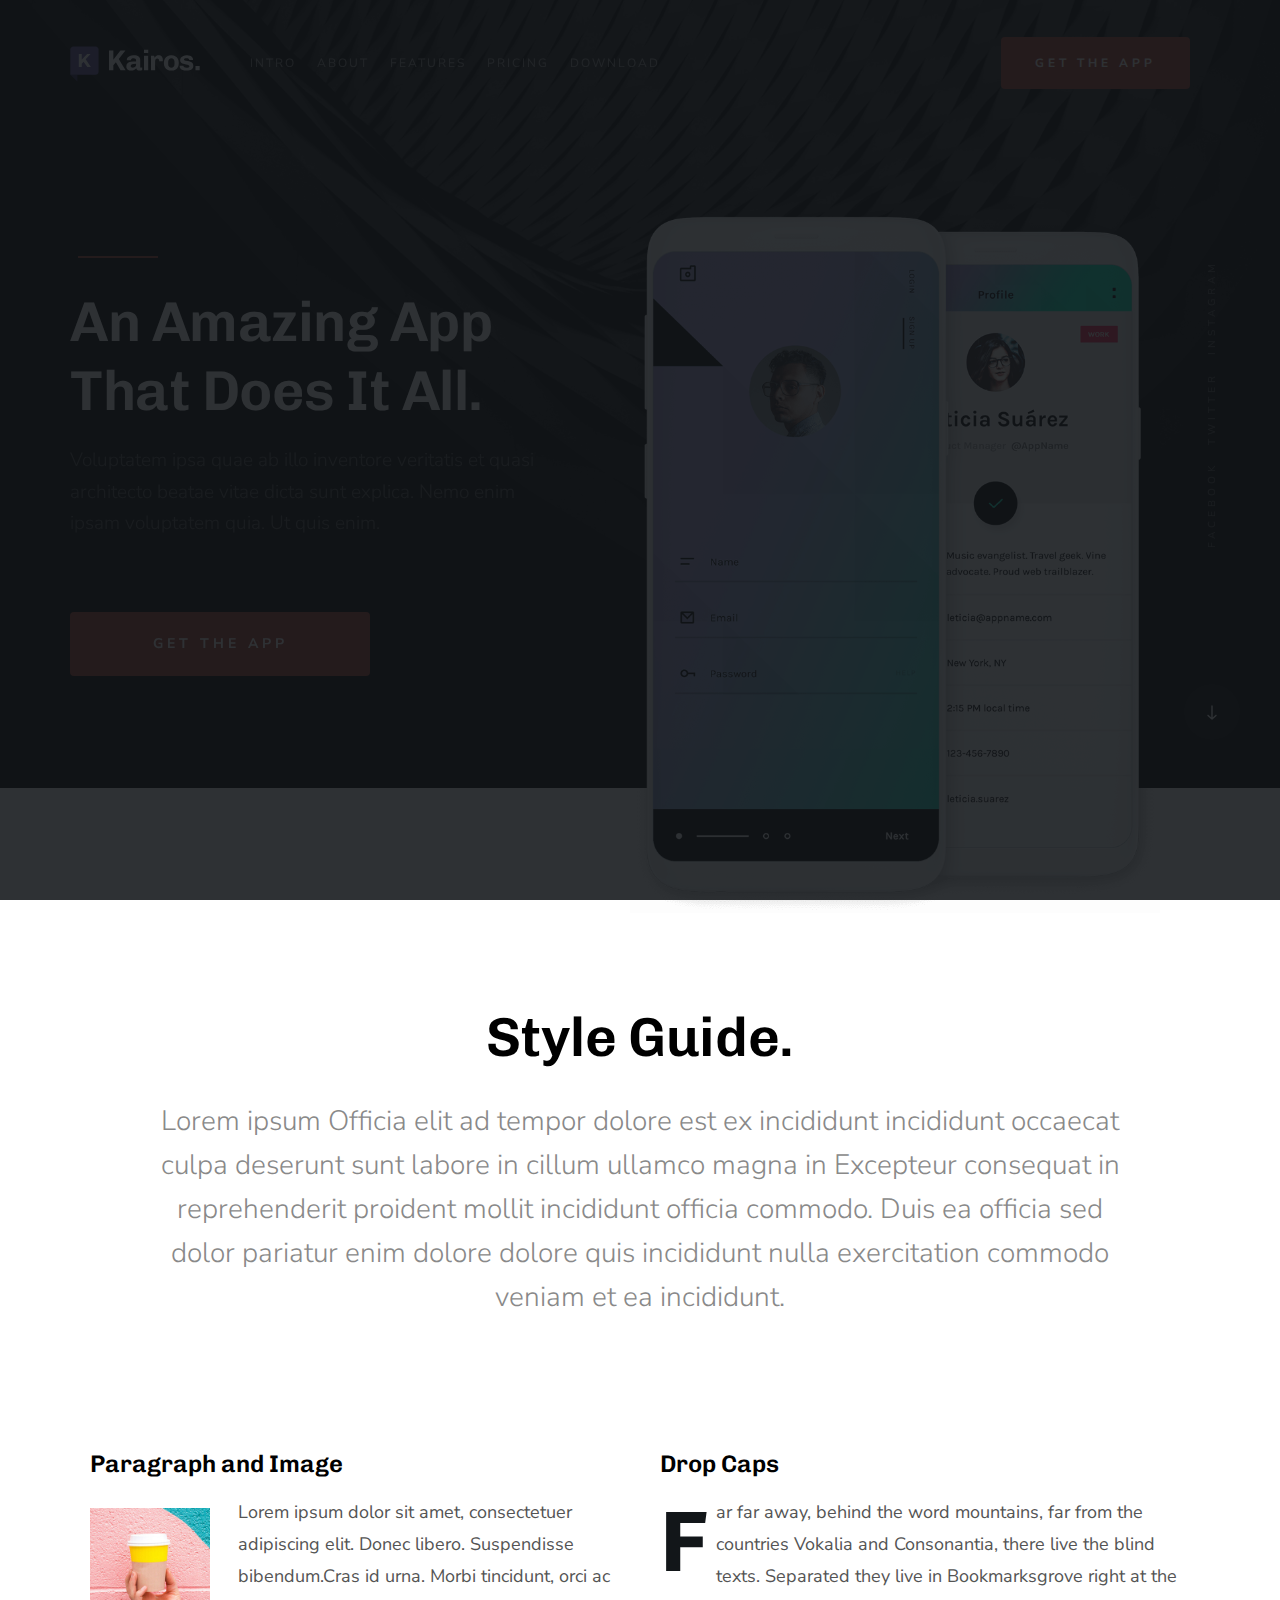
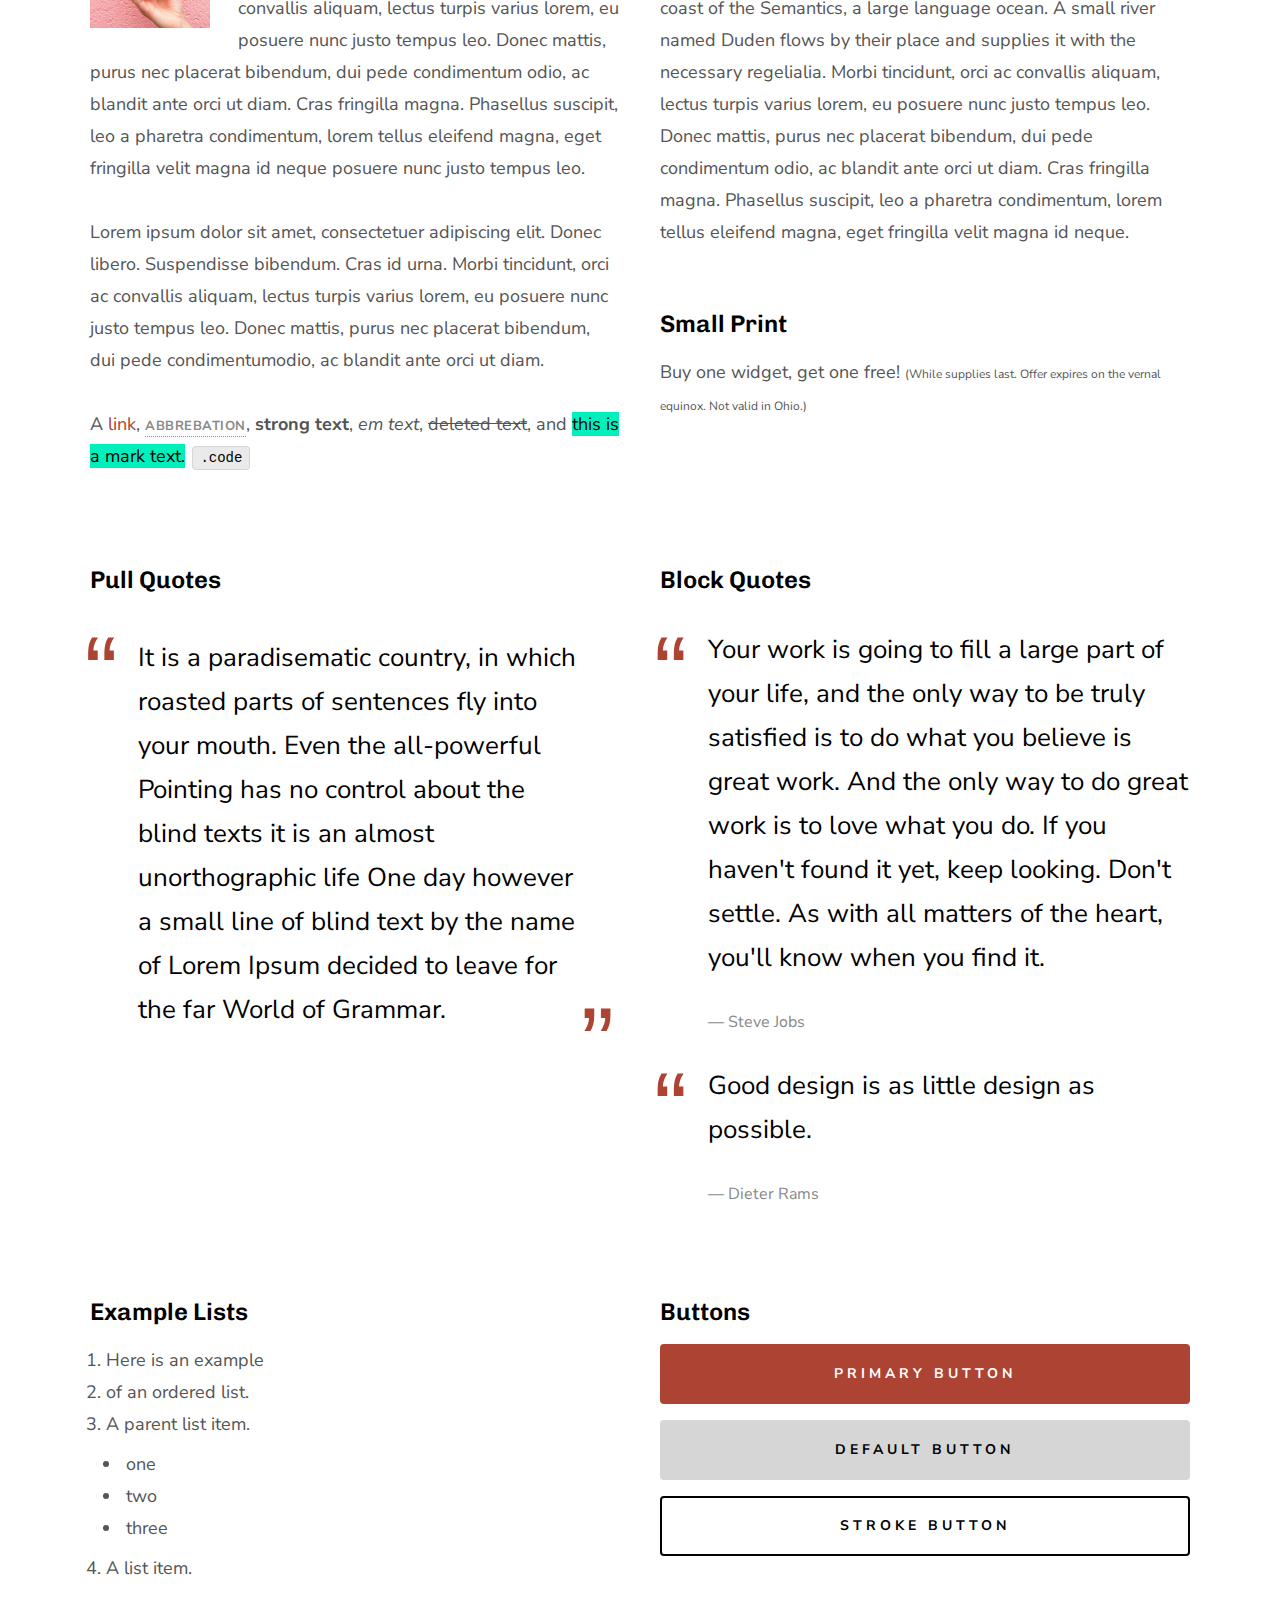
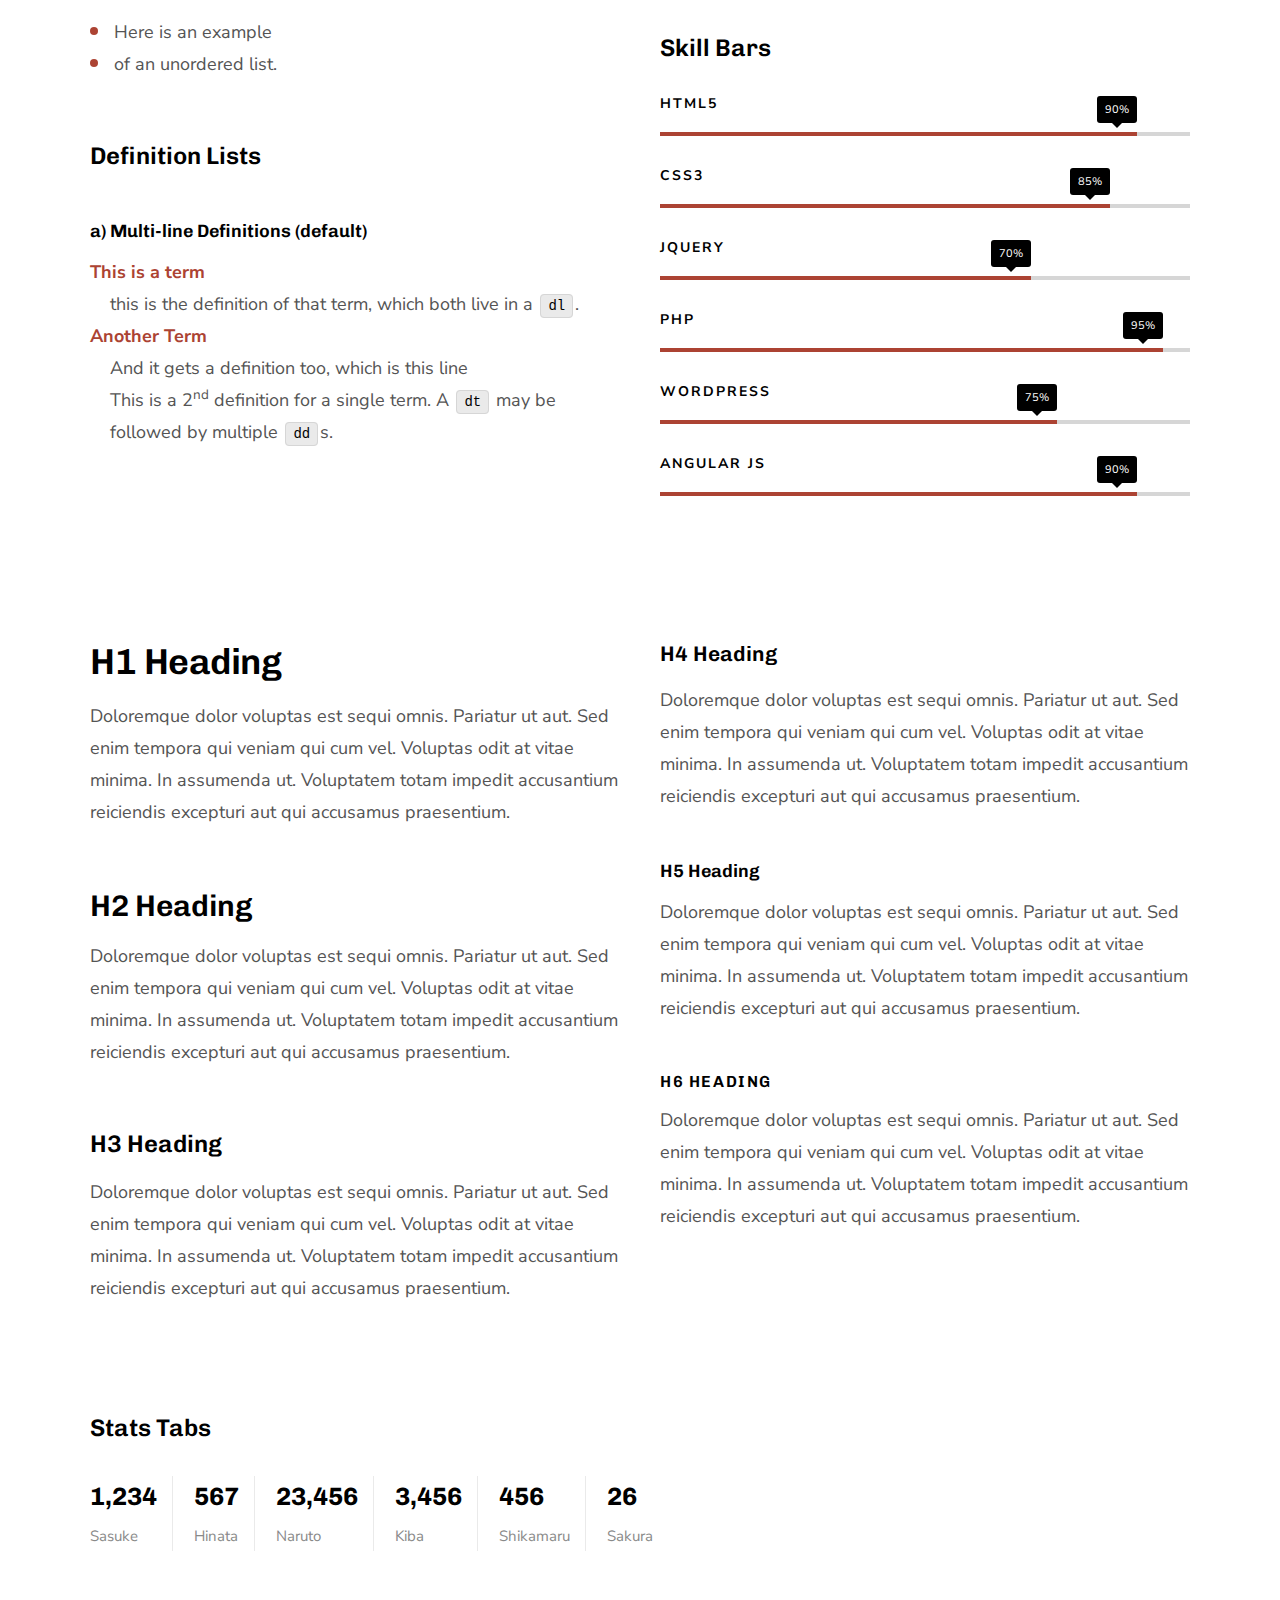
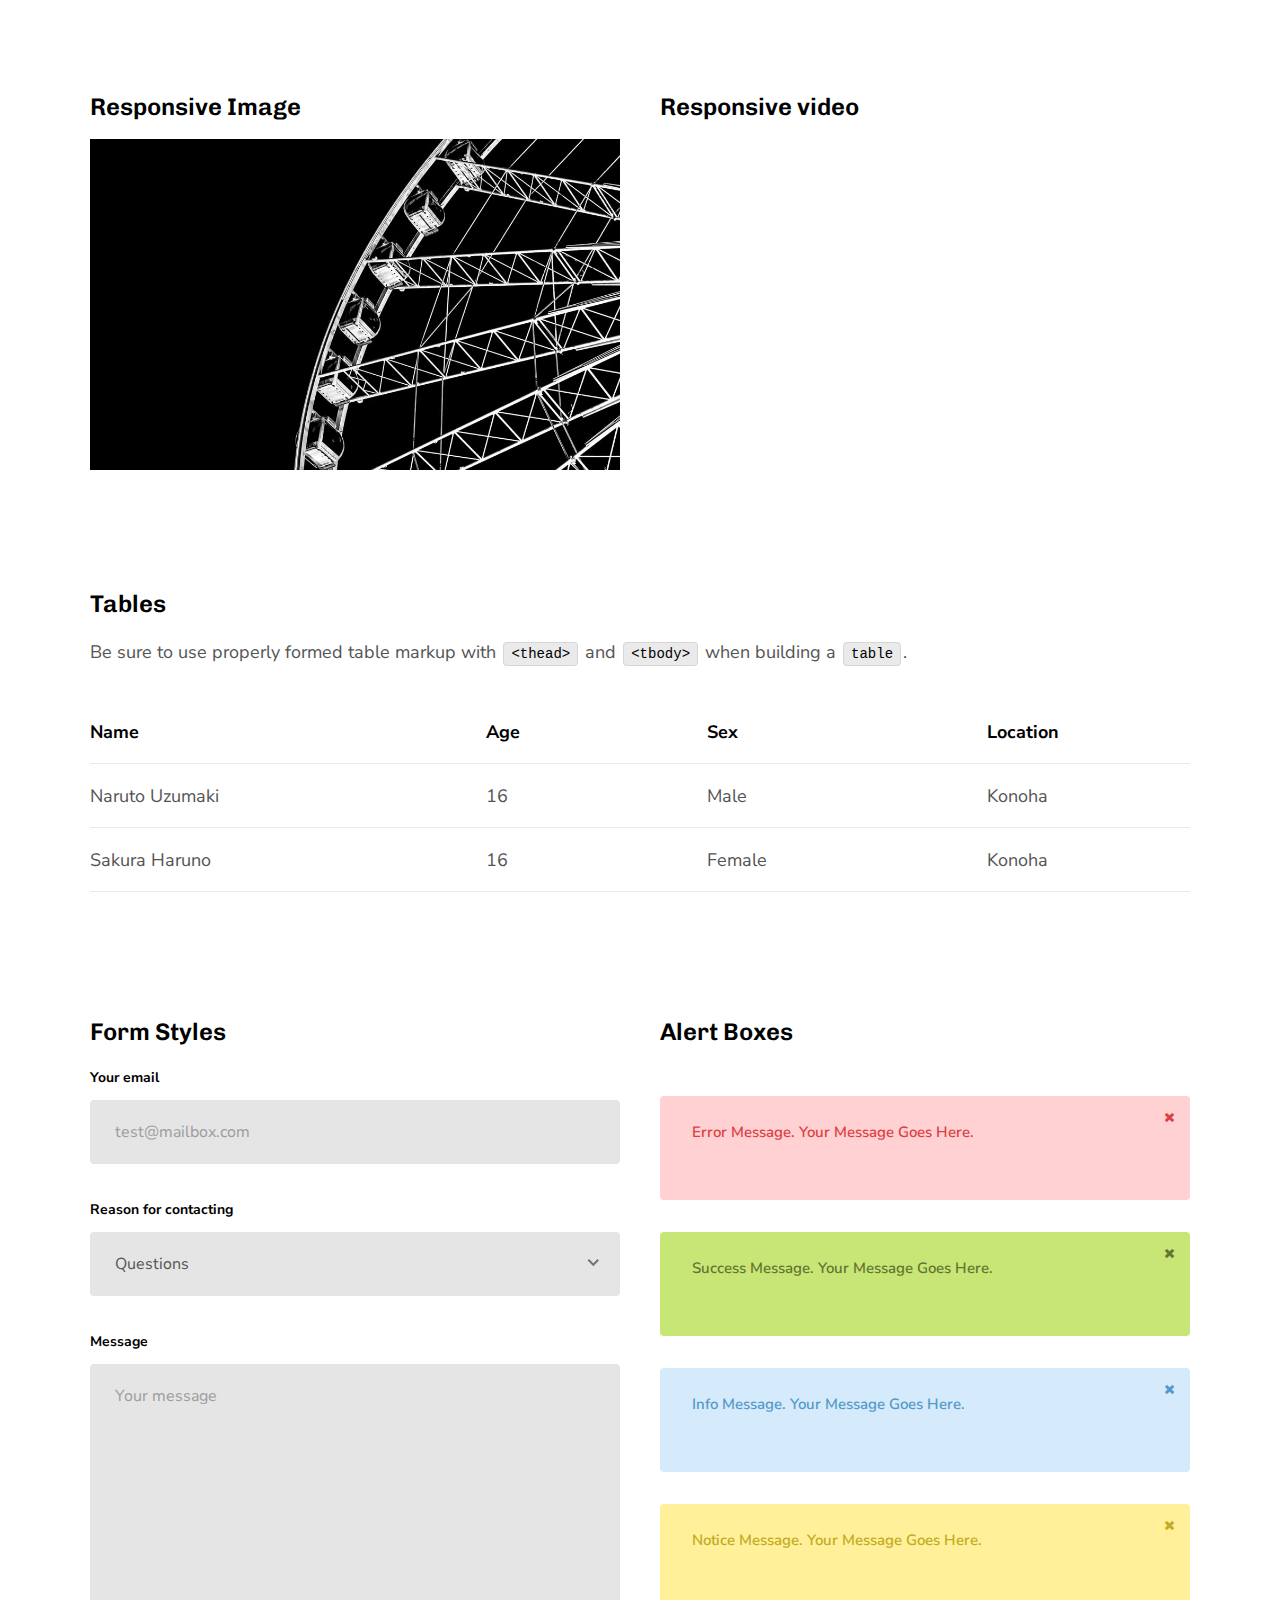
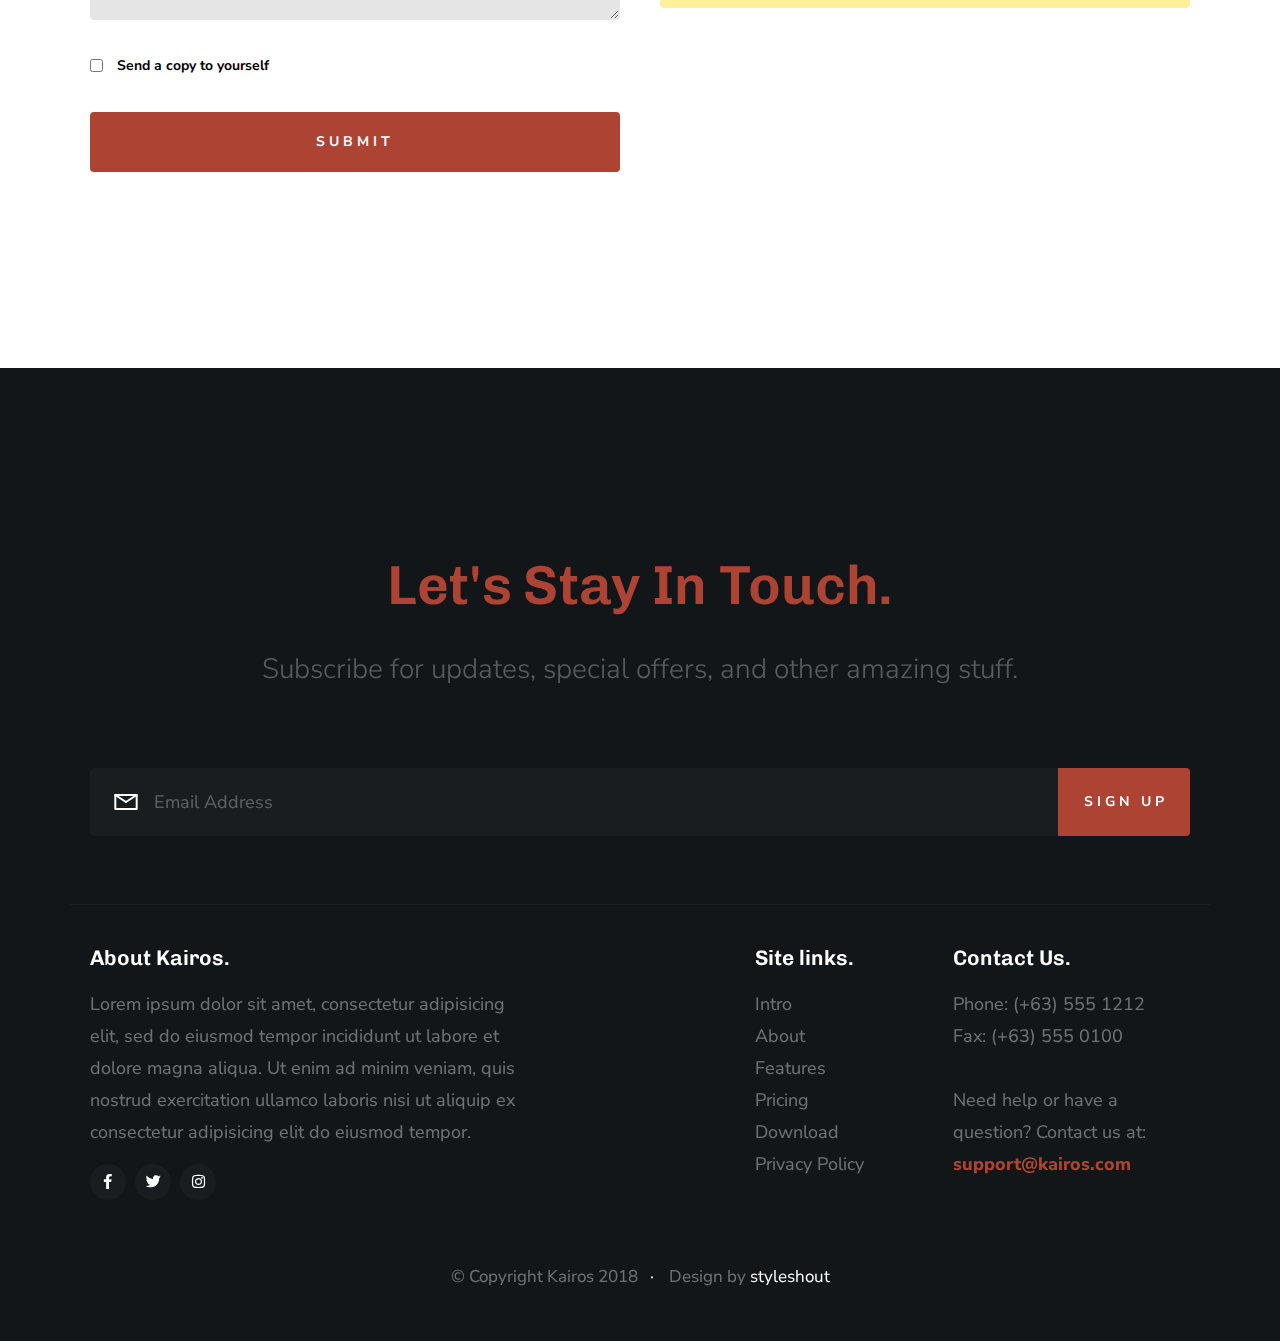
==== styles.html @ ad2f9236 "Initial" ====
<!DOCTYPE html>
<html class="no-js" lang="en">
<head>

    <!--- basic page needs
    ================================================== -->
    <meta charset="utf-8">
    <title>Style Guide - Kairos</title>
    <meta name="description" content="">
    <meta name="author" content="">

    <!-- mobile specific metas
    ================================================== -->
    <meta name="viewport" content="width=device-width, initial-scale=1">

    <!-- CSS
    ================================================== -->
    <link rel="stylesheet" href="css/base.css">
    <link rel="stylesheet" href="css/vendor.css">
    <link rel="stylesheet" href="css/main.css">

    <style type="text/css" media="screen">
        .s-styles { 
            background-color: #ffffff;
            padding-top: 21.6rem;
            padding-bottom: 14.8rem;
        }
    </style>

    <!-- script
    ================================================== -->
    <script src="js/modernizr.js"></script>
    <script src="js/pace.min.js"></script>

    <!-- favicons
    ================================================== -->
    <link rel="shortcut icon" href="favicon.ico" type="image/x-icon">
    <link rel="icon" href="favicon.ico" type="image/x-icon">

</head>

<body id="top">

    <!-- preloader
    ================================================== -->
    <div id="preloader">
        <div id="loader" class="dots-jump">
            <div></div>
            <div></div>
            <div></div>
        </div>
    </div>


    <!-- header 
    ================================================== -->
    <header class="s-header">

        <div class="row">
            <div class="header-logo">
                <a class="site-logo" href="index.html">
                    <img src="images/logo.svg" alt="Homepage">
                </a>
            </div>
    
            <nav class="header-nav-wrap">
                <ul class="header-main-nav">
                    <li class="current"><a href="index.html" title="intro">Intro</a></li>
                    <li><a href="index.html#about" title="about">About</a></li>
                    <li><a href="index.html#features" title="features">Features</a></li>
                    <li><a href="index.html#pricing" title="pricing">Pricing</a></li>
                    <li><a href="index.html#download" title="download">Download</a></li>	
                </ul>
    
                <div class="header-cta">
                    <a href="#0" class="btn btn--primary header-cta__btn">Get The App</a>
                </div>
            </nav>
    
            <a class="header-menu-toggle" href="#"><span>Menu</span></a>
        </div>

    </header> <!-- end header -->


    <!-- home
    ================================================== -->
    <section id="home" class="s-home target-section" data-parallax="scroll" data-image-src="images/hero-bg.jpg" data-natural-width=3000 data-natural-height=2000 data-position-y=center>

        <div class="shadow-overlay"></div>

        <div class="home-content">

            <div class="row home-content__main">

                <div class="home-content__left">
                    <h1>
                    An Amazing App <br>
                    That Does It All.
                    </h1>
    
                    <h3>
                    Voluptatem ipsa quae ab illo inventore veritatis et quasi architecto beatae vitae dicta sunt explica. Nemo enim ipsam voluptatem quia. 
                    Ut quis enim.
                    </h3>
    
                    <div class="home-content__btn-wrap">
                        <a href="#0" class="btn btn--primary home-content__btn">
                            Get The App
                        </a>
                    </div>
                </div> <!-- end home-content__left-->

                <div class="home-content__right">
                    <img src="images/hero-app-screens-800.png" srcset="images/hero-app-screens-800.png 1x, images/hero-app-screens-1600.png 2x">
                </div> <!-- end home-content__right -->

            </div> <!-- end home-content__main -->

            <ul class="home-content__social">
                <li><a href="#0">Facebook</a></li>
                <li><a href="#0">twitter</a></li>
                <li><a href="#0">Instagram</a></li>
            </ul>

        </div> <!-- end home-content -->

        <a href="#styles" class="home-scroll smoothscroll">
            <span class="home-scroll__text">Scroll</span>
            <span class="home-scroll__icon"></span>
        </a> 

    </section> <!-- end s-home -->


    <!-- styles
    ================================================== -->
    <section id="styles" class="s-styles">
        
        <div class="row narrow section-intro add-bottom text-center">

            <div class="col-twelve tab-full">

                <h1 class="display-1">Style Guide.</h1>

                <p class="lead">Lorem ipsum Officia elit ad tempor dolore est ex incididunt incididunt occaecat culpa deserunt sunt labore in cillum ullamco magna in Excepteur consequat in reprehenderit proident mollit incididunt officia commodo.
                Duis ea officia sed dolor pariatur enim dolore dolore quis incididunt nulla exercitation commodo veniam et ea incididunt.</p>

            </div>

        </div>

        <div class="row">

            <div class="col-six tab-full">

                <h3>Paragraph and Image</h3>

                <p><a href="#"><img width="120" height="120" class="pull-left" alt="sample-image" src="images/sample-image.jpg"></a>
                Lorem ipsum dolor sit amet, consectetuer adipiscing elit. Donec libero. Suspendisse bibendum.Cras id urna. Morbi tincidunt, orci ac convallis aliquam, lectus turpis varius lorem, eu posuere nunc justo tempus leo. Donec mattis, purus nec placerat bibendum, dui pede condimentum odio, ac blandit ante orci ut diam. Cras fringilla magna. Phasellus suscipit, leo a pharetra condimentum, lorem tellus eleifend magna, eget fringilla velit magna id neque posuere nunc justo tempus leo. </p>

                <p>
                Lorem ipsum dolor sit amet, consectetuer adipiscing elit. Donec libero. Suspendisse bibendum. Cras id urna. Morbi tincidunt, orci ac convallis aliquam, lectus turpis varius lorem, eu posuere nunc justo tempus leo. Donec mattis, purus nec placerat bibendum, dui pede condimentumodio, ac blandit ante orci ut diam.	
                </p>

                <p>A <a href="#">link</a>,
                <abbr title="this really isn't a very good description">abbrebation</abbr>,
                <strong>strong text</strong>,
                <em>em text</em>,
                <del>deleted text</del>, and
                <mark>this is a mark text.</mark>
                <code>.code</code>
                </p>

            </div>

            <div class="col-six tab-full">

                <h3>Drop Caps</h3>

                <p class="drop-cap">Far far away, behind the word mountains, far from the countries Vokalia and Consonantia,
                there live the blind texts. Separated they live in Bookmarksgrove right at the coast of the
                Semantics, a large language ocean. A small river named Duden flows by their place and supplies it with the necessary regelialia. Morbi tincidunt, orci ac convallis aliquam, lectus turpis varius lorem, eu	posuere nunc justo tempus leo. Donec mattis, purus nec placerat bibendum, dui pede condimentum odio, ac blandit ante orci ut diam. Cras fringilla magna. Phasellus suscipit, leo a pharetra condimentum, lorem tellus eleifend magna, eget fringilla velit magna id neque.
                </p>

                <h3>Small Print</h3>

                <p>Buy one widget, get one free!
                <small>(While supplies last. Offer expires on the vernal equinox. Not valid in Ohio.)</small>
                </p>

            </div>

        </div> <!-- end row -->

        <div class="row">

            <div class="col-six tab-full">

                <h3>Pull Quotes</h3>

                <aside class="pull-quote">
                    <blockquote>
                    <p>It is a paradisematic country, in which roasted parts of
                    sentences fly into your mouth. Even the all-powerful Pointing has no control about the blind
                    texts it is an almost unorthographic life One day however a small line of blind text by the name
                    of Lorem Ipsum decided to leave for the far World of Grammar.</p>
                    </blockquote>
                </aside>

            </div>

            <div class="col-six tab-full">

                <h3>Block Quotes</h3>

                <blockquote cite="http://where-i-got-my-info-from.com">
                <p>Your work is going to fill a large part of your life, and the only way to be truly satisfied is
                to do what you believe is great work. And the only way to do great work is to love what you do.
                If you haven't found it yet, keep looking. Don't settle. As with all matters of the heart, you'll know when you find it.
                </p>
                <cite>
                    <a href="#">Steve Jobs</a>
                </cite>
                </blockquote>

                <blockquote>
                <p>Good design is as little design as possible.</p>
                <cite>Dieter Rams</cite>
                </blockquote>

            </div>

        </div> <!-- end row -->


        <div class="row half-bottom">

            <div class="col-six tab-full">

                <h3>Example Lists</h3>

                <ol>
                    <li>Here is an example</li>
                    <li>of an ordered list.</li>
                    <li>A parent list item.
                        <ul>
                            <li>one</li>
                            <li>two</li>
                            <li>three</li>
                        </ul>
                        </li>
                        <li>A list item.</li>
                    </ol>

                <ul class="disc">
                    <li>Here is an example</li>
                    <li>of an unordered list.</li>
                </ul>

                <h3>Definition Lists</h3>

                <h5>a) Multi-line Definitions (default) </h5>

                <dl>
                    <dt><strong>This is a term</strong></dt>
                        <dd>this is the definition of that term, which both live in a <code>dl</code>.</dd>
                    <dt><strong>Another Term</strong></dt>
                        <dd>And it gets a definition too, which is this line</dd>
                        <dd>This is a 2<sup>nd</sup> definition for a single term. A <code>dt</code> may be followed by multiple <code>dd</code>s.</dd>
                </dl>

            </div>

            <div class="col-six tab-full">

                <h3>Buttons</h3>

                <p>
                    <a class="btn btn--primary full-width" href="#0">Primary Button</a>
                    <a class="btn full-width" href="#0">Default Button</a>
                    <a class="btn btn--stroke full-width" href="#0">Stroke Button</a>
                </p>

                <h3>Skill Bars</h3>
                
                <ul class="skill-bars">
                    <li>
                    <div class="progress percent90"><span>90%</span></div>
                    <strong>HTML5</strong>
                    </li>
                    <li>
                    <div class="progress percent85"><span>85%</span></div>
                    <strong>CSS3</strong>
                    </li>
                    <li>
                    <div class="progress percent70"><span>70%</span></div>
                    <strong>JQuery</strong>
                    </li>
                    <li>
                    <div class="progress percent95"><span>95%</span></div>
                    <strong>PHP</strong>
                    </li>
                    <li>
                    <div class="progress percent75"><span>75%</span></div>
                    <strong>Wordpress</strong>
                    </li>
                    <li>
                    <div class="progress percent90"><span>90%</span></div>
                    <strong>Angular JS</strong>
                    </li>
                </ul>

            </div>

        </div> <!-- end row -->

        <div class="row half-bottom">

            <div class="col-six tab-full">
                    
                <h1>H1 Heading</h1>
                <p>Doloremque dolor voluptas est sequi omnis. Pariatur ut aut. Sed enim tempora qui veniam qui cum vel. 
                Voluptas odit at vitae minima. In assumenda ut. Voluptatem totam impedit accusantium reiciendis excepturi aut qui accusamus praesentium.</p>

                <h2>H2 Heading</h2>
                <p>Doloremque dolor voluptas est sequi omnis. Pariatur ut aut. Sed enim tempora qui veniam qui cum vel. 
                Voluptas odit at vitae minima. In assumenda ut. Voluptatem totam impedit accusantium reiciendis excepturi aut qui accusamus praesentium.</p>

                <h3>H3 Heading</h3>
                <p>Doloremque dolor voluptas est sequi omnis. Pariatur ut aut. Sed enim tempora qui veniam qui cum vel. 
                Voluptas odit at vitae minima. In assumenda ut. Voluptatem totam impedit accusantium reiciendis excepturi aut qui accusamus praesentium.</p>

            </div>

            <div class="col-six tab-full">
                    
                <h4>H4 Heading</h4>
                <p>Doloremque dolor voluptas est sequi omnis. Pariatur ut aut. Sed enim tempora qui veniam qui cum vel. 
                Voluptas odit at vitae minima. In assumenda ut. Voluptatem totam impedit accusantium reiciendis excepturi aut qui accusamus praesentium.</p>

                <h5>H5 Heading</h5>
                <p>Doloremque dolor voluptas est sequi omnis. Pariatur ut aut. Sed enim tempora qui veniam qui cum vel. 
                Voluptas odit at vitae minima. In assumenda ut. Voluptatem totam impedit accusantium reiciendis excepturi aut qui accusamus praesentium.</p>

                <h6>H6 Heading</h6>
                <p>Doloremque dolor voluptas est sequi omnis. Pariatur ut aut. Sed enim tempora qui veniam qui cum vel. 
                Voluptas odit at vitae minima. In assumenda ut. Voluptatem totam impedit accusantium reiciendis excepturi aut qui accusamus praesentium.</p>

            </div>

        </div>

        <div class="row half-bottom">

            <div class="col-twelve">

                    <h3>Stats Tabs</h3>

                <ul class="stats-tabs">
                    <li><a href="#">1,234 <em>Sasuke</em></a></li>
                    <li><a href="#">567 <em>Hinata</em></a></li>
                    <li><a href="#">23,456 <em>Naruto</em></a></li>
                    <li><a href="#">3,456 <em>Kiba</em></a></li>
                    <li><a href="#">456 <em>Shikamaru</em></a></li>
                    <li><a href="#">26 <em>Sakura</em></a></li>
                </ul>

            </div>

        </div> <!-- end row -->

        <div class="row half-bottom">

            <div class="col-six tab-full">

                <h3>Responsive Image</h3>
                <p><img src="images/wheel-500.jpg" 
                    srcset="images/wheel-1000.jpg 1000w, 
                    images/wheel-500.jpg 500w" 
                    sizes="(max-width: 1000px) 100vw, 1000px" alt=""></p>

            </div>

            <div class="col-six tab-full">

                <h3>Responsive video</h3>

                <div class="video-container">
                <iframe src="https://player.vimeo.com/video/14592941?color=00a650&title=0&byline=0&portrait=0" width="500" height="281" frameborder="0" webkitallowfullscreen mozallowfullscreen allowfullscreen></iframe> 
                </div>

            </div>
            
        </div> <!-- end row -->

        <div class="row add-bottom">

            <div class="col-twelve">

                <h3>Tables</h3>
                <p>Be sure to use properly formed table markup with <code>&lt;thead&gt;</code> and <code>&lt;tbody&gt;</code> when building a <code>table</code>.</p>

                <div class="table-responsive">

                    <table>
                            <thead>
                            <tr>
                                <th>Name</th>
                                <th>Age</th>
                                <th>Sex</th>
                                <th>Location</th>
                            </tr>
                            </thead>
                            <tbody>
                            <tr>
                                <td>Naruto Uzumaki</td>
                                <td>16</td>
                                <td>Male</td>
                                <td>Konoha</td>
                            </tr>
                            <tr>
                                <td>Sakura Haruno</td>
                                <td>16</td>
                                <td>Female</td>
                                <td>Konoha</td>
                            </tr>
                            </tbody>
                    </table>

                </div>

            </div>
            
        </div> <!-- end row -->    

        <div class="row">

            <div class="col-six tab-full">

                <h3>Form Styles</h3>

                <form>
                    <div>
                        <label for="sampleInput">Your email</label>
                        <input class="full-width" type="email" placeholder="test@mailbox.com" id="sampleInput">
                    </div>
                    <div>
                        <label for="sampleRecipientInput">Reason for contacting</label>
                        <div class="ss-custom-select">
                            <select class="full-width" id="sampleRecipientInput">
                                <option value="Option 1">Questions</option>
                                <option value="Option 2">Report</option>
                                <option value="Option 3">Others</option>
                            </select>
                        </div>
                    </div>
                    
                    <label for="exampleMessage">Message</label>
                    <textarea class="full-width" placeholder="Your message" id="exampleMessage"></textarea>

                    <label class="add-bottom">
                        <input type="checkbox">
                        <span class="label-text">Send a copy to yourself</span>
                    </label>
                
                    <input class="btn--primary full-width" type="submit" value="Submit">
                </form>

            </div>

            <div class="col-six tab-full">

                <h3>Alert Boxes</h3>

                <br>
                
                <div class="alert-box alert-box--error hideit">
                    <p>Error Message. Your Message Goes Here.</p>
                    <i class="fa fa-times alert-box__close" aria-hidden="true"></i>
                </div><!-- end error -->
                        
                <div class="alert-box alert-box--success hideit">
                    <p>Success Message. Your Message Goes Here.</p>
                    <i class="fa fa-times alert-box__close" aria-hidden="true"></i>
                </div><!-- end success -->
                        
                <div class="alert-box alert-box--info hideit">
                    <p>Info Message. Your Message Goes Here.</p>
                    <i class="fa fa-times alert-box__close" aria-hidden="true"></i>
                </div><!-- end info -->
                        
                <div class="alert-box alert-box--notice hideit">
                    <p>Notice Message. Your Message Goes Here.</p>
                    <i class="fa fa-times alert-box__close" aria-hidden="true"></i>
                </div><!-- end notice -->
            
            </div>

        </div> <!-- end row -->

    </section> <!-- end styles -->


    <!-- footer
    ================================================== -->
    <footer class="s-footer footer">

        <div class="row section-header align-center">
            <div class="col-full">
                <h1 class="display-1">
                    Let's Stay In Touch.
                </h1>
                <p class="lead">
                Subscribe for updates, special offers, and other amazing stuff.
                </p>
            </div>
        </div> <!-- end section-header -->

        <div class="row footer__top">

            <div class="col-full footer__subscribe end">
                <div class="subscribe-form">
                    <form id="mc-form" class="group" novalidate="true">

                        <input type="email" value="" name="EMAIL" class="email" id="mc-email" placeholder="Email Address" required="">
            
                        <input type="submit" name="subscribe" value="Sign Up">
            
                        <label for="mc-email" class="subscribe-message"></label>
            
                    </form>
                </div>
            </div>

        </div> <!-- end footer__top -->

        <div class="row footer__bottom">

            <div class="footer__about col-five tab-full left">

                <h4>About Kairos.</h4>

                <p>
                Lorem ipsum dolor sit amet, consectetur adipisicing elit, sed 
                do eiusmod tempor incididunt ut labore et dolore magna aliqua. 
                Ut enim ad minim veniam, quis nostrud exercitation ullamco 
                laboris nisi ut aliquip ex consectetur adipisicing elit do eiusmod tempor.
                </p>

                <ul class="footer__social">
                    <li><a href="#0"><i class="fab fa-facebook-f" aria-hidden="true"></i></a></li>
                    <li><a href="#0"><i class="fab fa-twitter" aria-hidden="true"></i></a></li>
                    <li><a href="#0"><i class="fab fa-instagram" aria-hidden="true"></i></a></li>
                </ul>
            </div>

            <div class="col-five md-seven tab-full right end">
                <div class="row">

                    <div class="footer__site-links col-five mob-full">
                        <h4>Site links.</h4>

                        <ul class="footer__site-links">
                            <li><a href="index.html">Intro</a></li>
                            <li><a href="index.html#about">About</a></li>
                            <li><a href="index.html#features">Features</a></li>
                            <li><a href="index.html#pricing">Pricing</a></li>
                            <li><a href="index.html#download">Download</a></li>
                            <li><a href="#0">Privacy Policy</a></li>
                        </ul>
                    </div>

                    <div class="footer__contact col-seven mob-full">
                        <h4>Contact Us.</h4>

                        <p>
                        Phone: (+63) 555 1212 <br>
                        Fax: (+63) 555 0100
                        </p>
                        <p>
                        Need help or have a question? Contact us at: <br>
                        <a href="mailto:#0" class="footer__mail-link">support@kairos.com</a>
                        </p>
                    </div>

                </div>
            </div>

            <div class="col-full ss-copyright">
                <span>&copy; Copyright Kairos 2018</span> 
                <span>Design by <a href="https://www.styleshout.com/">styleshout</a></span>
            </div>

        </div> <!-- end footer__bottom -->

        <div class="go-top">
            <a class="smoothscroll" title="Back to Top" href="#top"></a>
        </div>

    </footer> <!-- end s-footer -->


    <!-- Java Script
    ================================================== -->
    <script src="js/jquery-3.2.1.min.js"></script>
    <script src="js/plugins.js"></script>
    <script src="js/main.js"></script>

</body>
---- css/base.css ----
/* =================================================================== 
 *
 *  Kairos v1.0 Base Stylesheet
 *  11-06-2018
 *  ------------------------------------------------------------------
 *
 *  TOC:
 *  # imports 
 *  # normalize
 *  # basic/base setup styles 
 *    ## Media
 *    ## Typography resets 
 *    ## links 
 *    ## inputs
 *  # grid
 *    ## medium size devices  
 *    ## tablets   
 *    ## mobile devices
 *    ## small mobile devices
 *  # block grids
 *    ## medium size devices
 *    ## tablets
 *    ## mobile devices
 *  # MISC
 *
 * =================================================================== */



/* ===================================================================
 * # imports 
 *
 * ------------------------------------------------------------------- */
@import url("https://fonts.googleapis.com/css?family=Nunito+Sans:300,400,500,600,700|Chivo:300,400,700,700i,900");
@import url("font-awesome/css/fontawesome-all.css");
@import url("micons/micons.css");



/* ===================================================================
 * # normalize
 * normalize.css v5.0.0 | MIT License |
 * github.com/necolas/normalize.css
 *
 * ------------------------------------------------------------------- */
html {
  font-family: sans-serif;
  line-height: 1.15;
  -ms-text-size-adjust: 100%;
  -webkit-text-size-adjust: 100%;
}

body {
  margin: 0;
}

article,
aside,
footer,
header,
nav,
section {
  display: block;
}

h1 {
  font-size: 2em;
  margin: 0.67em 0;
}

figcaption,
figure,
main {
  display: block;
}

figure {
  margin: 1em 40px;
}

hr {
  box-sizing: content-box;
  height: 0;
  overflow: visible;
}

pre {
  font-family: monospace, monospace;
  font-size: 1em;
}

a {
  background-color: transparent;
  -webkit-text-decoration-skip: objects;
}

a:active,
a:hover {
  outline-width: 0;
}

abbr[title] {
  border-bottom: none;
  text-decoration: underline;
  text-decoration: underline dotted;
}

b,
strong {
  font-weight: inherit;
}

b,
strong {
  font-weight: bolder;
}

code,
kbd,
samp {
  font-family: monospace, monospace;
  font-size: 1em;
}

dfn {
  font-style: italic;
}

mark {
  background-color: #ff0;
  color: #000;
}

small {
  font-size: 80%;
}

sub,
sup {
  font-size: 75%;
  line-height: 0;
  position: relative;
  vertical-align: baseline;
}

sub {
  bottom: -0.25em;
}

sup {
  top: -0.5em;
}

audio,
video {
  display: inline-block;
}

audio:not([controls]) {
  display: none;
  height: 0;
}

img {
  border-style: none;
}

svg:not(:root) {
  overflow: hidden;
}

button,
input,
optgroup,
select,
textarea {
  font-family: sans-serif;
  font-size: 100%;
  line-height: 1.15;
  margin: 0;
}

button,
input {
  overflow: visible;
}

button,
select {
  text-transform: none;
}

button,
html [type="button"],
[type="reset"],
[type="submit"] {
  -webkit-appearance: button;
}

button::-moz-focus-inner,
[type="button"]::-moz-focus-inner,
[type="reset"]::-moz-focus-inner,
[type="submit"]::-moz-focus-inner {
  border-style: none;
  padding: 0;
}

button:-moz-focusring,
[type="button"]:-moz-focusring,
[type="reset"]:-moz-focusring,
[type="submit"]:-moz-focusring {
  outline: 1px dotted ButtonText;
}

fieldset {
  border: 1px solid #c0c0c0;
  margin: 0 2px;
  padding: 0.35em 0.625em 0.75em;
}

legend {
  box-sizing: border-box;
  color: inherit;
  display: table;
  max-width: 100%;
  padding: 0;
  white-space: normal;
}

progress {
  display: inline-block;
  vertical-align: baseline;
}

textarea {
  overflow: auto;
}

[type="checkbox"],
[type="radio"] {
  box-sizing: border-box;
  padding: 0;
}

[type="number"]::-webkit-inner-spin-button,
[type="number"]::-webkit-outer-spin-button {
  height: auto;
}

[type="search"] {
  -webkit-appearance: textfield;
  outline-offset: -2px;
}

[type="search"]::-webkit-search-cancel-button,
[type="search"]::-webkit-search-decoration {
  -webkit-appearance: none;
}

::-webkit-file-upload-button {
  -webkit-appearance: button;
  font: inherit;
}

details,
menu {
  display: block;
}

summary {
  display: list-item;
}

canvas {
  display: inline-block;
}

template {
  display: none;
}

[hidden] {
  display: none;
}



/* ===================================================================
 * # basic/base setup styles
 *
 * ------------------------------------------------------------------- */
html {
  font-size: 62.5%;
  box-sizing: border-box;
}

*,
*::before,
*::after {
  box-sizing: inherit;
}

body {
  font-weight: normal;
  line-height: 1;
  word-wrap: break-word;
  text-rendering: optimizeLegibility;
  -webkit-overflow-scrolling: touch;
  -webkit-text-size-adjust: none;
}

body,
input,
button {
  -moz-osx-font-smoothing: grayscale;
  -webkit-font-smoothing: antialiased;
}


/* ------------------------------------------------------------------- 
 * ## Media
 * ------------------------------------------------------------------- */
img,
video {
  max-width: 100%;
  height: auto;
}


/* ------------------------------------------------------------------- 
 * ## Typography resets 
 * ------------------------------------------------------------------- */
div, dl, dt, dd, ul, ol, li, h1, h2, h3, h4, h5, h6, pre, form, p, blockquote, th, td {
  margin: 0;
  padding: 0;
}

h1, h2, h3, h4, h5, h6 {
  -webkit-font-smoothing: auto;
  -webkit-font-smoothing: antialiased;
  -webkit-font-variant-ligatures: common-ligatures;
  -moz-font-variant-ligatures: common-ligatures;
  font-variant-ligatures: common-ligatures;
  text-rendering: optimizeLegibility;
}

em,
i {
  font-style: italic;
  line-height: inherit;
}

strong,
b {
  font-weight: bold;
  line-height: inherit;
}

small {
  font-size: 60%;
  line-height: inherit;
}

ol,
ul {
  list-style: none;
}

li {
  display: block;
}


/* ------------------------------------------------------------------- 
 * ## links
 * ------------------------------------------------------------------- */
a {
  text-decoration: none;
  line-height: inherit;
}

a img {
  border: none;
}


/* ------------------------------------------------------------------- 
 * ## inputs
 * ------------------------------------------------------------------- */
fieldset {
  margin: 0;
  padding: 0;
}

input[type="email"],
input[type="number"],
input[type="search"],
input[type="text"],
input[type="tel"],
input[type="url"],
input[type="password"],
textarea {
  -webkit-appearance: none;
  -moz-appearance: none;
  -ms-appearance: none;
  -o-appearance: none;
  appearance: none;
}



/* ===================================================================
 * # grid
 *
 * ------------------------------------------------------------------- */
.row {
  width: 89%;
  max-width: 1200px;
  margin: 0 auto;
}

.row:after {
  content: "";
  display: table;
  clear: both;
}

.row .row {
  width: auto;
  max-width: none;
  margin-left: -20px;
  margin-right: -20px;
}

/* column blocks
 * -------------------------------------- */
[class*="col-"] {
  float: left;
  padding: 0 20px;
}

[class*="col-"] + [class*="col-"].end {
  float: right;
}

.collapse > [class*="col-"],
[class*="col-"].collapse {
  padding: 0;
}

/* column width classes 
 * -------------------------------------- */
.col-one {
  width: 8.33333%;
}

.col-two,
.col-1-6 {
  width: 16.66667%;
}

.col-three,
.col-1-4 {
  width: 25%;
}

.col-four,
.col-1-3 {
  width: 33.33333%;
}

.col-five {
  width: 41.66667%;
}

.col-six,
.col-1-2 {
  width: 50%;
}

.col-seven {
  width: 58.33333%;
}

.col-eight,
.col-2-3 {
  width: 66.66667%;
}

.col-nine,
.col-3-4 {
  width: 75%;
}

.col-ten,
.col-5-6 {
  width: 83.33333%;
}

.col-eleven {
  width: 91.66667%;
}

.col-twelve,
.col-full {
  width: 100%;
}


/* ------------------------------------------------------------------- 
 * ## medium size devices
 * ------------------------------------------------------------------- */
@media only screen and (max-width:1200px) {
  .row .row {
    margin-left: -16px;
    margin-right: -16px;
  }

  [class*="col-"] {
    padding: 0 16px;
  }

  .md-one {
    width: 8.33333%;
  }

  .md-two,
  .md-1-6 {
    width: 16.66667%;
  }

  .md-three,
  .md-1-4 {
    width: 25%;
  }

  .md-four,
  .md-1-3 {
    width: 33.33333%;
  }

  .md-five {
    width: 41.66667%;
  }

  .md-six,
  .md-1-2 {
    width: 50%;
  }

  .md-seven {
    width: 58.33333%;
  }

  .md-eight,
  .md-2-3 {
    width: 66.66667%;
  }

  .md-nine,
  .md-3-4 {
    width: 75%;
  }

  .md-ten,
  .md-5-6 {
    width: 83.33333%;
  }

  .md-eleven {
    width: 91.66667%;
  }

  .md-twelve,
  .md-full {
    width: 100%;
  }

}


/* ------------------------------------------------------------------- 
 * ## tablets
 * ------------------------------------------------------------------- */
@media only screen and (max-width:800px) {
  .row {
    width: 90%;
  }

  .tab-1-4 {
    width: 25%;
  }

  .tab-1-3 {
    width: 33.33333%;
  }

  .tab-1-2 {
    width: 50%;
  }

  .tab-2-3 {
    width: 66.66667%;
  }

  .tab-3-4 {
    width: 75%;
  }

  .tab-full {
    width: 100%;
  }

  .hide-on-tablet {
    display: none;
  }

}


/* ------------------------------------------------------------------- 
 * ## mobile devices
 * ------------------------------------------------------------------- */
@media only screen and (max-width:600px) {
  .row {
    width: auto;
    padding-left: 25px;
    padding-right: 25px;
  }

  .row .row {
    margin-left: -10px;
    margin-right: -10px;
    padding-left: 0;
    padding-right: 0;
  }

  [class*="col-"] {
    padding: 0 10px;
  }

  .mob-1-4 {
    width: 25%;
  }

  .mob-1-3 {
    width: 33.33333%;
  }

  .mob-1-2 {
    width: 50%;
  }

  .mob-2-3 {
    width: 66.66667%;
  }

  .mob-3-4 {
    width: 75%;
  }

  .mob-full {
    width: 100%;
  }

  .hide-on-mobile {
    display: none;
  }

}


/* ------------------------------------------------------------------- 
 * ## small mobile devices
 * ------------------------------------------------------------------- */

/* stack columns on small mobile devices
 * ------------------------------------------------------------------- */
@media only screen and (max-width:400px) {
  .row .row {
    margin-left: 0;
    margin-right: 0;
  }

  [class*="col-"]:not(.col-block) {
    width: 100% !important;
    float: none !important;
    clear: both !important;
    margin-left: 0;
    margin-right: 0;
    padding: 0;
  }

  [class*="col-"] + [class*="col-"].end {
    float: none;
  }

  .stack .col-block {
    width: 100% !important;
    float: none !important;
    clear: both !important;
    margin-left: 0;
    margin-right: 0;
    padding: 0;
  }

}



/* ===================================================================
 * # block grids
 * ------------------------------------------------------------------- */

/* Equally-sized columns define at row level
 * ------------------------------------------------------------------- */
[class*="block-"]:after {
  content: "";
  display: table;
  clear: both;
}

.block-1-6 .col-block {
  width: 16.66667%;
}

.block-1-5 .col-block {
  width: 20%;
}

.block-1-4 .col-block {
  width: 25%;
}

.block-1-3 .col-block {
  width: 33.33333%;
}

.block-1-2 .col-block {
  width: 50%;
}

/**
 * Clearing for block grid columns. Allow columns with 
 * different heights to align properly.
 */
.block-1-6 .col-block:nth-child(6n+1),
.block-1-5 .col-block:nth-child(5n+1),
.block-1-4 .col-block:nth-child(4n+1),
.block-1-3 .col-block:nth-child(3n+1),
.block-1-2 .col-block:nth-child(2n+1) {
  clear: both;
}


/* ------------------------------------------------------------------- 
 * ## medium size devices
 * ------------------------------------------------------------------- */
@media only screen and (max-width:1200px) {
  .block-m-1-6 .col-block {
    width: 16.66667%;
  }

  .block-m-1-5 .col-block {
    width: 20%;
  }

  .block-m-1-4 .col-block {
    width: 25%;
  }

  .block-m-1-3 .col-block {
    width: 33.33333%;
  }

  .block-m-1-2 .col-block {
    width: 50%;
  }

  .block-m-full .col-block {
    width: 100%;
    clear: both;
  }

  [class*="block-m-"] .col-block:nth-child(n) {
    clear: none;
  }

  .block-m-1-6 .col-block:nth-child(6n+1),
  .block-m-1-5 .col-block:nth-child(5n+1),
  .block-m-1-4 .col-block:nth-child(4n+1),
  .block-m-1-3 .col-block:nth-child(3n+1),
  .block-m-1-2 .col-block:nth-child(2n+1) {
    clear: both;
  }

}


/* ------------------------------------------------------------------- 
 * ## tablets
 * ------------------------------------------------------------------- */
@media only screen and (max-width:800px) {
  .block-tab-1-6 .col-block {
    width: 16.66667%;
  }

  .block-tab-1-5 .col-block {
    width: 20%;
  }

  .block-tab-1-4 .col-block {
    width: 25%;
  }

  .block-tab-1-3 .col-block {
    width: 33.33333%;
  }

  .block-tab-1-2 .col-block {
    width: 50%;
  }

  .block-tab-full .col-block {
    width: 100%;
    clear: both;
  }

  [class*="block-tab-"] .col-block:nth-child(n) {
    clear: none;
  }

  .block-tab-1-6 .col-block:nth-child(6n+1),
  .block-tab-1-5 .col-block:nth-child(5n+1),
  .block-tab-1-4 .col-block:nth-child(4n+1),
  .block-tab-1-3 .col-block:nth-child(3n+1),
  .block-tab-1-2 .col-block:nth-child(2n+1) {
    clear: both;
  }

}


/* ------------------------------------------------------------------- 
 * ## mobile devices
 * ------------------------------------------------------------------- */
@media only screen and (max-width:600px) {
  .block-mob-1-6 .col-block {
    width: 16.66667%;
  }

  .block-mob-1-5 .col-block {
    width: 20%;
  }

  .block-mob-1-4 .col-block {
    width: 25%;
  }

  .block-mob-1-3 .col-block {
    width: 33.33333%;
  }

  .block-mob-1-2 .col-block {
    width: 50%;
  }

  .block-mob-full .col-block {
    width: 100%;
    clear: both;
  }

  [class*="block-mob-"] .col-block:nth-child(n) {
    clear: none;
  }

  .block-mob-1-6 .col-block:nth-child(6n+1),
  .block-mob-1-5 .col-block:nth-child(5n+1),
  .block-mob-1-4 .col-block:nth-child(4n+1),
  .block-mob-1-3 .col-block:nth-child(3n+1),
  .block-mob-1-2 .col-block:nth-child(2n+1) {
    clear: both;
  }

}



/* ===================================================================
 * # MISC
 *
 * ------------------------------------------------------------------- */
.group:after {
  content: "";
  display: table;
  clear: both;
}

/* Misc Helper Styles
 * -------------------------------------- */
.is-hidden {
  display: none;
}

.is-invisible {
  visibility: hidden;
}

.antialiased {
  -webkit-font-smoothing: antialiased;
  -moz-osx-font-smoothing: grayscale;
}

.overflow-hidden {
  overflow: hidden;
}

.remove-bottom {
  margin-bottom: 0;
}

.half-bottom {
  margin-bottom: 1.6rem !important;
}

.add-bottom {
  margin-bottom: 3.2rem !important;
}

.no-border {
  border: none;
}

.full-width {
  width: 100%;
}

.text-center {
  text-align: center;
}

.text-left {
  text-align: left;
}

.text-right {
  text-align: right;
}

.pull-left {
  float: left;
}

.pull-right {
  float: right;
}

.align-center {
  margin-left: auto;
  margin-right: auto;
  text-align: center;
}

/*# sourceMappingURL=base.css.map */
---- css/vendor.css ----
/* =================================================================== 
 *
 *  Kairos v1.0 Vendor/Third Party CSS 
 *  11-06-2018
 *  ------------------------------------------------------------------
 *
 *  TOC:
 *  # animate on scroll 
 *  # slick slider
 *  # lity - v1.6.6 - 2016-04-22
 *
 * =================================================================== */



/* ===================================================================
 * # animate on scroll 
 * https://michalsnik.github.io/aos/
 * ------------------------------------------------------------------- */
[data-aos][data-aos][data-aos-duration='50'],
body[data-aos-duration='50'] [data-aos] {
  transition-duration: 50ms;
}

[data-aos][data-aos][data-aos-delay='50'],
body[data-aos-delay='50'] [data-aos] {
  transition-delay: 0;
}

[data-aos][data-aos][data-aos-delay='50'].aos-animate,
body[data-aos-delay='50'] [data-aos].aos-animate {
  transition-delay: 50ms;
}

[data-aos][data-aos][data-aos-duration='100'],
body[data-aos-duration='100'] [data-aos] {
  transition-duration: .1s;
}

[data-aos][data-aos][data-aos-delay='100'],
body[data-aos-delay='100'] [data-aos] {
  transition-delay: 0;
}

[data-aos][data-aos][data-aos-delay='100'].aos-animate,
body[data-aos-delay='100'] [data-aos].aos-animate {
  transition-delay: .1s;
}

[data-aos][data-aos][data-aos-duration='150'],
body[data-aos-duration='150'] [data-aos] {
  transition-duration: .15s;
}

[data-aos][data-aos][data-aos-delay='150'],
body[data-aos-delay='150'] [data-aos] {
  transition-delay: 0;
}

[data-aos][data-aos][data-aos-delay='150'].aos-animate,
body[data-aos-delay='150'] [data-aos].aos-animate {
  transition-delay: .15s;
}

[data-aos][data-aos][data-aos-duration='200'],
body[data-aos-duration='200'] [data-aos] {
  transition-duration: .2s;
}

[data-aos][data-aos][data-aos-delay='200'],
body[data-aos-delay='200'] [data-aos] {
  transition-delay: 0;
}

[data-aos][data-aos][data-aos-delay='200'].aos-animate,
body[data-aos-delay='200'] [data-aos].aos-animate {
  transition-delay: .2s;
}

[data-aos][data-aos][data-aos-duration='250'],
body[data-aos-duration='250'] [data-aos] {
  transition-duration: .25s;
}

[data-aos][data-aos][data-aos-delay='250'],
body[data-aos-delay='250'] [data-aos] {
  transition-delay: 0;
}

[data-aos][data-aos][data-aos-delay='250'].aos-animate,
body[data-aos-delay='250'] [data-aos].aos-animate {
  transition-delay: .25s;
}

[data-aos][data-aos][data-aos-duration='300'],
body[data-aos-duration='300'] [data-aos] {
  transition-duration: .3s;
}

[data-aos][data-aos][data-aos-delay='300'],
body[data-aos-delay='300'] [data-aos] {
  transition-delay: 0;
}

[data-aos][data-aos][data-aos-delay='300'].aos-animate,
body[data-aos-delay='300'] [data-aos].aos-animate {
  transition-delay: .3s;
}

[data-aos][data-aos][data-aos-duration='350'],
body[data-aos-duration='350'] [data-aos] {
  transition-duration: .35s;
}

[data-aos][data-aos][data-aos-delay='350'],
body[data-aos-delay='350'] [data-aos] {
  transition-delay: 0;
}

[data-aos][data-aos][data-aos-delay='350'].aos-animate,
body[data-aos-delay='350'] [data-aos].aos-animate {
  transition-delay: .35s;
}

[data-aos][data-aos][data-aos-duration='400'],
body[data-aos-duration='400'] [data-aos] {
  transition-duration: .4s;
}

[data-aos][data-aos][data-aos-delay='400'],
body[data-aos-delay='400'] [data-aos] {
  transition-delay: 0;
}

[data-aos][data-aos][data-aos-delay='400'].aos-animate,
body[data-aos-delay='400'] [data-aos].aos-animate {
  transition-delay: .4s;
}

[data-aos][data-aos][data-aos-duration='450'],
body[data-aos-duration='450'] [data-aos] {
  transition-duration: .45s;
}

[data-aos][data-aos][data-aos-delay='450'],
body[data-aos-delay='450'] [data-aos] {
  transition-delay: 0;
}

[data-aos][data-aos][data-aos-delay='450'].aos-animate,
body[data-aos-delay='450'] [data-aos].aos-animate {
  transition-delay: .45s;
}

[data-aos][data-aos][data-aos-duration='500'],
body[data-aos-duration='500'] [data-aos] {
  transition-duration: .5s;
}

[data-aos][data-aos][data-aos-delay='500'],
body[data-aos-delay='500'] [data-aos] {
  transition-delay: 0;
}

[data-aos][data-aos][data-aos-delay='500'].aos-animate,
body[data-aos-delay='500'] [data-aos].aos-animate {
  transition-delay: .5s;
}

[data-aos][data-aos][data-aos-duration='550'],
body[data-aos-duration='550'] [data-aos] {
  transition-duration: .55s;
}

[data-aos][data-aos][data-aos-delay='550'],
body[data-aos-delay='550'] [data-aos] {
  transition-delay: 0;
}

[data-aos][data-aos][data-aos-delay='550'].aos-animate,
body[data-aos-delay='550'] [data-aos].aos-animate {
  transition-delay: .55s;
}

[data-aos][data-aos][data-aos-duration='600'],
body[data-aos-duration='600'] [data-aos] {
  transition-duration: .6s;
}

[data-aos][data-aos][data-aos-delay='600'],
body[data-aos-delay='600'] [data-aos] {
  transition-delay: 0;
}

[data-aos][data-aos][data-aos-delay='600'].aos-animate,
body[data-aos-delay='600'] [data-aos].aos-animate {
  transition-delay: .6s;
}

[data-aos][data-aos][data-aos-duration='650'],
body[data-aos-duration='650'] [data-aos] {
  transition-duration: .65s;
}

[data-aos][data-aos][data-aos-delay='650'],
body[data-aos-delay='650'] [data-aos] {
  transition-delay: 0;
}

[data-aos][data-aos][data-aos-delay='650'].aos-animate,
body[data-aos-delay='650'] [data-aos].aos-animate {
  transition-delay: .65s;
}

[data-aos][data-aos][data-aos-duration='700'],
body[data-aos-duration='700'] [data-aos] {
  transition-duration: .7s;
}

[data-aos][data-aos][data-aos-delay='700'],
body[data-aos-delay='700'] [data-aos] {
  transition-delay: 0;
}

[data-aos][data-aos][data-aos-delay='700'].aos-animate,
body[data-aos-delay='700'] [data-aos].aos-animate {
  transition-delay: .7s;
}

[data-aos][data-aos][data-aos-duration='750'],
body[data-aos-duration='750'] [data-aos] {
  transition-duration: .75s;
}

[data-aos][data-aos][data-aos-delay='750'],
body[data-aos-delay='750'] [data-aos] {
  transition-delay: 0;
}

[data-aos][data-aos][data-aos-delay='750'].aos-animate,
body[data-aos-delay='750'] [data-aos].aos-animate {
  transition-delay: .75s;
}

[data-aos][data-aos][data-aos-duration='800'],
body[data-aos-duration='800'] [data-aos] {
  transition-duration: .8s;
}

[data-aos][data-aos][data-aos-delay='800'],
body[data-aos-delay='800'] [data-aos] {
  transition-delay: 0;
}

[data-aos][data-aos][data-aos-delay='800'].aos-animate,
body[data-aos-delay='800'] [data-aos].aos-animate {
  transition-delay: .8s;
}

[data-aos][data-aos][data-aos-duration='850'],
body[data-aos-duration='850'] [data-aos] {
  transition-duration: .85s;
}

[data-aos][data-aos][data-aos-delay='850'],
body[data-aos-delay='850'] [data-aos] {
  transition-delay: 0;
}

[data-aos][data-aos][data-aos-delay='850'].aos-animate,
body[data-aos-delay='850'] [data-aos].aos-animate {
  transition-delay: .85s;
}

[data-aos][data-aos][data-aos-duration='900'],
body[data-aos-duration='900'] [data-aos] {
  transition-duration: .9s;
}

[data-aos][data-aos][data-aos-delay='900'],
body[data-aos-delay='900'] [data-aos] {
  transition-delay: 0;
}

[data-aos][data-aos][data-aos-delay='900'].aos-animate,
body[data-aos-delay='900'] [data-aos].aos-animate {
  transition-delay: .9s;
}

[data-aos][data-aos][data-aos-duration='950'],
body[data-aos-duration='950'] [data-aos] {
  transition-duration: .95s;
}

[data-aos][data-aos][data-aos-delay='950'],
body[data-aos-delay='950'] [data-aos] {
  transition-delay: 0;
}

[data-aos][data-aos][data-aos-delay='950'].aos-animate,
body[data-aos-delay='950'] [data-aos].aos-animate {
  transition-delay: .95s;
}

[data-aos][data-aos][data-aos-duration='1000'],
body[data-aos-duration='1000'] [data-aos] {
  transition-duration: 1s;
}

[data-aos][data-aos][data-aos-delay='1000'],
body[data-aos-delay='1000'] [data-aos] {
  transition-delay: 0;
}

[data-aos][data-aos][data-aos-delay='1000'].aos-animate,
body[data-aos-delay='1000'] [data-aos].aos-animate {
  transition-delay: 1s;
}

[data-aos][data-aos][data-aos-duration='1050'],
body[data-aos-duration='1050'] [data-aos] {
  transition-duration: 1.05s;
}

[data-aos][data-aos][data-aos-delay='1050'],
body[data-aos-delay='1050'] [data-aos] {
  transition-delay: 0;
}

[data-aos][data-aos][data-aos-delay='1050'].aos-animate,
body[data-aos-delay='1050'] [data-aos].aos-animate {
  transition-delay: 1.05s;
}

[data-aos][data-aos][data-aos-duration='1100'],
body[data-aos-duration='1100'] [data-aos] {
  transition-duration: 1.1s;
}

[data-aos][data-aos][data-aos-delay='1100'],
body[data-aos-delay='1100'] [data-aos] {
  transition-delay: 0;
}

[data-aos][data-aos][data-aos-delay='1100'].aos-animate,
body[data-aos-delay='1100'] [data-aos].aos-animate {
  transition-delay: 1.1s;
}

[data-aos][data-aos][data-aos-duration='1150'],
body[data-aos-duration='1150'] [data-aos] {
  transition-duration: 1.15s;
}

[data-aos][data-aos][data-aos-delay='1150'],
body[data-aos-delay='1150'] [data-aos] {
  transition-delay: 0;
}

[data-aos][data-aos][data-aos-delay='1150'].aos-animate,
body[data-aos-delay='1150'] [data-aos].aos-animate {
  transition-delay: 1.15s;
}

[data-aos][data-aos][data-aos-duration='1200'],
body[data-aos-duration='1200'] [data-aos] {
  transition-duration: 1.2s;
}

[data-aos][data-aos][data-aos-delay='1200'],
body[data-aos-delay='1200'] [data-aos] {
  transition-delay: 0;
}

[data-aos][data-aos][data-aos-delay='1200'].aos-animate,
body[data-aos-delay='1200'] [data-aos].aos-animate {
  transition-delay: 1.2s;
}

[data-aos][data-aos][data-aos-duration='1250'],
body[data-aos-duration='1250'] [data-aos] {
  transition-duration: 1.25s;
}

[data-aos][data-aos][data-aos-delay='1250'],
body[data-aos-delay='1250'] [data-aos] {
  transition-delay: 0;
}

[data-aos][data-aos][data-aos-delay='1250'].aos-animate,
body[data-aos-delay='1250'] [data-aos].aos-animate {
  transition-delay: 1.25s;
}

[data-aos][data-aos][data-aos-duration='1300'],
body[data-aos-duration='1300'] [data-aos] {
  transition-duration: 1.3s;
}

[data-aos][data-aos][data-aos-delay='1300'],
body[data-aos-delay='1300'] [data-aos] {
  transition-delay: 0;
}

[data-aos][data-aos][data-aos-delay='1300'].aos-animate,
body[data-aos-delay='1300'] [data-aos].aos-animate {
  transition-delay: 1.3s;
}

[data-aos][data-aos][data-aos-duration='1350'],
body[data-aos-duration='1350'] [data-aos] {
  transition-duration: 1.35s;
}

[data-aos][data-aos][data-aos-delay='1350'],
body[data-aos-delay='1350'] [data-aos] {
  transition-delay: 0;
}

[data-aos][data-aos][data-aos-delay='1350'].aos-animate,
body[data-aos-delay='1350'] [data-aos].aos-animate {
  transition-delay: 1.35s;
}

[data-aos][data-aos][data-aos-duration='1400'],
body[data-aos-duration='1400'] [data-aos] {
  transition-duration: 1.4s;
}

[data-aos][data-aos][data-aos-delay='1400'],
body[data-aos-delay='1400'] [data-aos] {
  transition-delay: 0;
}

[data-aos][data-aos][data-aos-delay='1400'].aos-animate,
body[data-aos-delay='1400'] [data-aos].aos-animate {
  transition-delay: 1.4s;
}

[data-aos][data-aos][data-aos-duration='1450'],
body[data-aos-duration='1450'] [data-aos] {
  transition-duration: 1.45s;
}

[data-aos][data-aos][data-aos-delay='1450'],
body[data-aos-delay='1450'] [data-aos] {
  transition-delay: 0;
}

[data-aos][data-aos][data-aos-delay='1450'].aos-animate,
body[data-aos-delay='1450'] [data-aos].aos-animate {
  transition-delay: 1.45s;
}

[data-aos][data-aos][data-aos-duration='1500'],
body[data-aos-duration='1500'] [data-aos] {
  transition-duration: 1.5s;
}

[data-aos][data-aos][data-aos-delay='1500'],
body[data-aos-delay='1500'] [data-aos] {
  transition-delay: 0;
}

[data-aos][data-aos][data-aos-delay='1500'].aos-animate,
body[data-aos-delay='1500'] [data-aos].aos-animate {
  transition-delay: 1.5s;
}

[data-aos][data-aos][data-aos-duration='1550'],
body[data-aos-duration='1550'] [data-aos] {
  transition-duration: 1.55s;
}

[data-aos][data-aos][data-aos-delay='1550'],
body[data-aos-delay='1550'] [data-aos] {
  transition-delay: 0;
}

[data-aos][data-aos][data-aos-delay='1550'].aos-animate,
body[data-aos-delay='1550'] [data-aos].aos-animate {
  transition-delay: 1.55s;
}

[data-aos][data-aos][data-aos-duration='1600'],
body[data-aos-duration='1600'] [data-aos] {
  transition-duration: 1.6s;
}

[data-aos][data-aos][data-aos-delay='1600'],
body[data-aos-delay='1600'] [data-aos] {
  transition-delay: 0;
}

[data-aos][data-aos][data-aos-delay='1600'].aos-animate,
body[data-aos-delay='1600'] [data-aos].aos-animate {
  transition-delay: 1.6s;
}

[data-aos][data-aos][data-aos-duration='1650'],
body[data-aos-duration='1650'] [data-aos] {
  transition-duration: 1.65s;
}

[data-aos][data-aos][data-aos-delay='1650'],
body[data-aos-delay='1650'] [data-aos] {
  transition-delay: 0;
}

[data-aos][data-aos][data-aos-delay='1650'].aos-animate,
body[data-aos-delay='1650'] [data-aos].aos-animate {
  transition-delay: 1.65s;
}

[data-aos][data-aos][data-aos-duration='1700'],
body[data-aos-duration='1700'] [data-aos] {
  transition-duration: 1.7s;
}

[data-aos][data-aos][data-aos-delay='1700'],
body[data-aos-delay='1700'] [data-aos] {
  transition-delay: 0;
}

[data-aos][data-aos][data-aos-delay='1700'].aos-animate,
body[data-aos-delay='1700'] [data-aos].aos-animate {
  transition-delay: 1.7s;
}

[data-aos][data-aos][data-aos-duration='1750'],
body[data-aos-duration='1750'] [data-aos] {
  transition-duration: 1.75s;
}

[data-aos][data-aos][data-aos-delay='1750'],
body[data-aos-delay='1750'] [data-aos] {
  transition-delay: 0;
}

[data-aos][data-aos][data-aos-delay='1750'].aos-animate,
body[data-aos-delay='1750'] [data-aos].aos-animate {
  transition-delay: 1.75s;
}

[data-aos][data-aos][data-aos-duration='1800'],
body[data-aos-duration='1800'] [data-aos] {
  transition-duration: 1.8s;
}

[data-aos][data-aos][data-aos-delay='1800'],
body[data-aos-delay='1800'] [data-aos] {
  transition-delay: 0;
}

[data-aos][data-aos][data-aos-delay='1800'].aos-animate,
body[data-aos-delay='1800'] [data-aos].aos-animate {
  transition-delay: 1.8s;
}

[data-aos][data-aos][data-aos-duration='1850'],
body[data-aos-duration='1850'] [data-aos] {
  transition-duration: 1.85s;
}

[data-aos][data-aos][data-aos-delay='1850'],
body[data-aos-delay='1850'] [data-aos] {
  transition-delay: 0;
}

[data-aos][data-aos][data-aos-delay='1850'].aos-animate,
body[data-aos-delay='1850'] [data-aos].aos-animate {
  transition-delay: 1.85s;
}

[data-aos][data-aos][data-aos-duration='1900'],
body[data-aos-duration='1900'] [data-aos] {
  transition-duration: 1.9s;
}

[data-aos][data-aos][data-aos-delay='1900'],
body[data-aos-delay='1900'] [data-aos] {
  transition-delay: 0;
}

[data-aos][data-aos][data-aos-delay='1900'].aos-animate,
body[data-aos-delay='1900'] [data-aos].aos-animate {
  transition-delay: 1.9s;
}

[data-aos][data-aos][data-aos-duration='1950'],
body[data-aos-duration='1950'] [data-aos] {
  transition-duration: 1.95s;
}

[data-aos][data-aos][data-aos-delay='1950'],
body[data-aos-delay='1950'] [data-aos] {
  transition-delay: 0;
}

[data-aos][data-aos][data-aos-delay='1950'].aos-animate,
body[data-aos-delay='1950'] [data-aos].aos-animate {
  transition-delay: 1.95s;
}

[data-aos][data-aos][data-aos-duration='2000'],
body[data-aos-duration='2000'] [data-aos] {
  transition-duration: 2s;
}

[data-aos][data-aos][data-aos-delay='2000'],
body[data-aos-delay='2000'] [data-aos] {
  transition-delay: 0;
}

[data-aos][data-aos][data-aos-delay='2000'].aos-animate,
body[data-aos-delay='2000'] [data-aos].aos-animate {
  transition-delay: 2s;
}

[data-aos][data-aos][data-aos-duration='2050'],
body[data-aos-duration='2050'] [data-aos] {
  transition-duration: 2.05s;
}

[data-aos][data-aos][data-aos-delay='2050'],
body[data-aos-delay='2050'] [data-aos] {
  transition-delay: 0;
}

[data-aos][data-aos][data-aos-delay='2050'].aos-animate,
body[data-aos-delay='2050'] [data-aos].aos-animate {
  transition-delay: 2.05s;
}

[data-aos][data-aos][data-aos-duration='2100'],
body[data-aos-duration='2100'] [data-aos] {
  transition-duration: 2.1s;
}

[data-aos][data-aos][data-aos-delay='2100'],
body[data-aos-delay='2100'] [data-aos] {
  transition-delay: 0;
}

[data-aos][data-aos][data-aos-delay='2100'].aos-animate,
body[data-aos-delay='2100'] [data-aos].aos-animate {
  transition-delay: 2.1s;
}

[data-aos][data-aos][data-aos-duration='2150'],
body[data-aos-duration='2150'] [data-aos] {
  transition-duration: 2.15s;
}

[data-aos][data-aos][data-aos-delay='2150'],
body[data-aos-delay='2150'] [data-aos] {
  transition-delay: 0;
}

[data-aos][data-aos][data-aos-delay='2150'].aos-animate,
body[data-aos-delay='2150'] [data-aos].aos-animate {
  transition-delay: 2.15s;
}

[data-aos][data-aos][data-aos-duration='2200'],
body[data-aos-duration='2200'] [data-aos] {
  transition-duration: 2.2s;
}

[data-aos][data-aos][data-aos-delay='2200'],
body[data-aos-delay='2200'] [data-aos] {
  transition-delay: 0;
}

[data-aos][data-aos][data-aos-delay='2200'].aos-animate,
body[data-aos-delay='2200'] [data-aos].aos-animate {
  transition-delay: 2.2s;
}

[data-aos][data-aos][data-aos-duration='2250'],
body[data-aos-duration='2250'] [data-aos] {
  transition-duration: 2.25s;
}

[data-aos][data-aos][data-aos-delay='2250'],
body[data-aos-delay='2250'] [data-aos] {
  transition-delay: 0;
}

[data-aos][data-aos][data-aos-delay='2250'].aos-animate,
body[data-aos-delay='2250'] [data-aos].aos-animate {
  transition-delay: 2.25s;
}

[data-aos][data-aos][data-aos-duration='2300'],
body[data-aos-duration='2300'] [data-aos] {
  transition-duration: 2.3s;
}

[data-aos][data-aos][data-aos-delay='2300'],
body[data-aos-delay='2300'] [data-aos] {
  transition-delay: 0;
}

[data-aos][data-aos][data-aos-delay='2300'].aos-animate,
body[data-aos-delay='2300'] [data-aos].aos-animate {
  transition-delay: 2.3s;
}

[data-aos][data-aos][data-aos-duration='2350'],
body[data-aos-duration='2350'] [data-aos] {
  transition-duration: 2.35s;
}

[data-aos][data-aos][data-aos-delay='2350'],
body[data-aos-delay='2350'] [data-aos] {
  transition-delay: 0;
}

[data-aos][data-aos][data-aos-delay='2350'].aos-animate,
body[data-aos-delay='2350'] [data-aos].aos-animate {
  transition-delay: 2.35s;
}

[data-aos][data-aos][data-aos-duration='2400'],
body[data-aos-duration='2400'] [data-aos] {
  transition-duration: 2.4s;
}

[data-aos][data-aos][data-aos-delay='2400'],
body[data-aos-delay='2400'] [data-aos] {
  transition-delay: 0;
}

[data-aos][data-aos][data-aos-delay='2400'].aos-animate,
body[data-aos-delay='2400'] [data-aos].aos-animate {
  transition-delay: 2.4s;
}

[data-aos][data-aos][data-aos-duration='2450'],
body[data-aos-duration='2450'] [data-aos] {
  transition-duration: 2.45s;
}

[data-aos][data-aos][data-aos-delay='2450'],
body[data-aos-delay='2450'] [data-aos] {
  transition-delay: 0;
}

[data-aos][data-aos][data-aos-delay='2450'].aos-animate,
body[data-aos-delay='2450'] [data-aos].aos-animate {
  transition-delay: 2.45s;
}

[data-aos][data-aos][data-aos-duration='2500'],
body[data-aos-duration='2500'] [data-aos] {
  transition-duration: 2.5s;
}

[data-aos][data-aos][data-aos-delay='2500'],
body[data-aos-delay='2500'] [data-aos] {
  transition-delay: 0;
}

[data-aos][data-aos][data-aos-delay='2500'].aos-animate,
body[data-aos-delay='2500'] [data-aos].aos-animate {
  transition-delay: 2.5s;
}

[data-aos][data-aos][data-aos-duration='2550'],
body[data-aos-duration='2550'] [data-aos] {
  transition-duration: 2.55s;
}

[data-aos][data-aos][data-aos-delay='2550'],
body[data-aos-delay='2550'] [data-aos] {
  transition-delay: 0;
}

[data-aos][data-aos][data-aos-delay='2550'].aos-animate,
body[data-aos-delay='2550'] [data-aos].aos-animate {
  transition-delay: 2.55s;
}

[data-aos][data-aos][data-aos-duration='2600'],
body[data-aos-duration='2600'] [data-aos] {
  transition-duration: 2.6s;
}

[data-aos][data-aos][data-aos-delay='2600'],
body[data-aos-delay='2600'] [data-aos] {
  transition-delay: 0;
}

[data-aos][data-aos][data-aos-delay='2600'].aos-animate,
body[data-aos-delay='2600'] [data-aos].aos-animate {
  transition-delay: 2.6s;
}

[data-aos][data-aos][data-aos-duration='2650'],
body[data-aos-duration='2650'] [data-aos] {
  transition-duration: 2.65s;
}

[data-aos][data-aos][data-aos-delay='2650'],
body[data-aos-delay='2650'] [data-aos] {
  transition-delay: 0;
}

[data-aos][data-aos][data-aos-delay='2650'].aos-animate,
body[data-aos-delay='2650'] [data-aos].aos-animate {
  transition-delay: 2.65s;
}

[data-aos][data-aos][data-aos-duration='2700'],
body[data-aos-duration='2700'] [data-aos] {
  transition-duration: 2.7s;
}

[data-aos][data-aos][data-aos-delay='2700'],
body[data-aos-delay='2700'] [data-aos] {
  transition-delay: 0;
}

[data-aos][data-aos][data-aos-delay='2700'].aos-animate,
body[data-aos-delay='2700'] [data-aos].aos-animate {
  transition-delay: 2.7s;
}

[data-aos][data-aos][data-aos-duration='2750'],
body[data-aos-duration='2750'] [data-aos] {
  transition-duration: 2.75s;
}

[data-aos][data-aos][data-aos-delay='2750'],
body[data-aos-delay='2750'] [data-aos] {
  transition-delay: 0;
}

[data-aos][data-aos][data-aos-delay='2750'].aos-animate,
body[data-aos-delay='2750'] [data-aos].aos-animate {
  transition-delay: 2.75s;
}

[data-aos][data-aos][data-aos-duration='2800'],
body[data-aos-duration='2800'] [data-aos] {
  transition-duration: 2.8s;
}

[data-aos][data-aos][data-aos-delay='2800'],
body[data-aos-delay='2800'] [data-aos] {
  transition-delay: 0;
}

[data-aos][data-aos][data-aos-delay='2800'].aos-animate,
body[data-aos-delay='2800'] [data-aos].aos-animate {
  transition-delay: 2.8s;
}

[data-aos][data-aos][data-aos-duration='2850'],
body[data-aos-duration='2850'] [data-aos] {
  transition-duration: 2.85s;
}

[data-aos][data-aos][data-aos-delay='2850'],
body[data-aos-delay='2850'] [data-aos] {
  transition-delay: 0;
}

[data-aos][data-aos][data-aos-delay='2850'].aos-animate,
body[data-aos-delay='2850'] [data-aos].aos-animate {
  transition-delay: 2.85s;
}

[data-aos][data-aos][data-aos-duration='2900'],
body[data-aos-duration='2900'] [data-aos] {
  transition-duration: 2.9s;
}

[data-aos][data-aos][data-aos-delay='2900'],
body[data-aos-delay='2900'] [data-aos] {
  transition-delay: 0;
}

[data-aos][data-aos][data-aos-delay='2900'].aos-animate,
body[data-aos-delay='2900'] [data-aos].aos-animate {
  transition-delay: 2.9s;
}

[data-aos][data-aos][data-aos-duration='2950'],
body[data-aos-duration='2950'] [data-aos] {
  transition-duration: 2.95s;
}

[data-aos][data-aos][data-aos-delay='2950'],
body[data-aos-delay='2950'] [data-aos] {
  transition-delay: 0;
}

[data-aos][data-aos][data-aos-delay='2950'].aos-animate,
body[data-aos-delay='2950'] [data-aos].aos-animate {
  transition-delay: 2.95s;
}

[data-aos][data-aos][data-aos-duration='3000'],
body[data-aos-duration='3000'] [data-aos] {
  transition-duration: 3s;
}

[data-aos][data-aos][data-aos-delay='3000'],
body[data-aos-delay='3000'] [data-aos] {
  transition-delay: 0;
}

[data-aos][data-aos][data-aos-delay='3000'].aos-animate,
body[data-aos-delay='3000'] [data-aos].aos-animate {
  transition-delay: 3s;
}

[data-aos][data-aos][data-aos-easing=linear],
body[data-aos-easing=linear] [data-aos] {
  transition-timing-function: cubic-bezier(0.25, 0.25, 0.75, 0.75);
}

[data-aos][data-aos][data-aos-easing=ease],
body[data-aos-easing=ease] [data-aos] {
  transition-timing-function: ease;
}

[data-aos][data-aos][data-aos-easing=ease-in],
body[data-aos-easing=ease-in] [data-aos] {
  transition-timing-function: ease-in;
}

[data-aos][data-aos][data-aos-easing=ease-out],
body[data-aos-easing=ease-out] [data-aos] {
  transition-timing-function: ease-out;
}

[data-aos][data-aos][data-aos-easing=ease-in-out],
body[data-aos-easing=ease-in-out] [data-aos] {
  transition-timing-function: ease-in-out;
}

[data-aos][data-aos][data-aos-easing=ease-in-back],
body[data-aos-easing=ease-in-back] [data-aos] {
  transition-timing-function: cubic-bezier(0.6, -0.28, 0.735, 0.045);
}

[data-aos][data-aos][data-aos-easing=ease-out-back],
body[data-aos-easing=ease-out-back] [data-aos] {
  transition-timing-function: cubic-bezier(0.175, 0.885, 0.32, 1.275);
}

[data-aos][data-aos][data-aos-easing=ease-in-out-back],
body[data-aos-easing=ease-in-out-back] [data-aos] {
  transition-timing-function: cubic-bezier(0.68, -0.55, 0.265, 1.55);
}

[data-aos][data-aos][data-aos-easing=ease-in-sine],
body[data-aos-easing=ease-in-sine] [data-aos] {
  transition-timing-function: cubic-bezier(0.47, 0, 0.745, 0.715);
}

[data-aos][data-aos][data-aos-easing=ease-out-sine],
body[data-aos-easing=ease-out-sine] [data-aos] {
  transition-timing-function: cubic-bezier(0.39, 0.575, 0.565, 1);
}

[data-aos][data-aos][data-aos-easing=ease-in-out-sine],
body[data-aos-easing=ease-in-out-sine] [data-aos] {
  transition-timing-function: cubic-bezier(0.445, 0.05, 0.55, 0.95);
}

[data-aos][data-aos][data-aos-easing=ease-in-quad],
body[data-aos-easing=ease-in-quad] [data-aos] {
  transition-timing-function: cubic-bezier(0.55, 0.085, 0.68, 0.53);
}

[data-aos][data-aos][data-aos-easing=ease-out-quad],
body[data-aos-easing=ease-out-quad] [data-aos] {
  transition-timing-function: cubic-bezier(0.25, 0.46, 0.45, 0.94);
}

[data-aos][data-aos][data-aos-easing=ease-in-out-quad],
body[data-aos-easing=ease-in-out-quad] [data-aos] {
  transition-timing-function: cubic-bezier(0.455, 0.03, 0.515, 0.955);
}

[data-aos][data-aos][data-aos-easing=ease-in-cubic],
body[data-aos-easing=ease-in-cubic] [data-aos] {
  transition-timing-function: cubic-bezier(0.55, 0.085, 0.68, 0.53);
}

[data-aos][data-aos][data-aos-easing=ease-out-cubic],
body[data-aos-easing=ease-out-cubic] [data-aos] {
  transition-timing-function: cubic-bezier(0.25, 0.46, 0.45, 0.94);
}

[data-aos][data-aos][data-aos-easing=ease-in-out-cubic],
body[data-aos-easing=ease-in-out-cubic] [data-aos] {
  transition-timing-function: cubic-bezier(0.455, 0.03, 0.515, 0.955);
}

[data-aos][data-aos][data-aos-easing=ease-in-quart],
body[data-aos-easing=ease-in-quart] [data-aos] {
  transition-timing-function: cubic-bezier(0.55, 0.085, 0.68, 0.53);
}

[data-aos][data-aos][data-aos-easing=ease-out-quart],
body[data-aos-easing=ease-out-quart] [data-aos] {
  transition-timing-function: cubic-bezier(0.25, 0.46, 0.45, 0.94);
}

[data-aos][data-aos][data-aos-easing=ease-in-out-quart],
body[data-aos-easing=ease-in-out-quart] [data-aos] {
  transition-timing-function: cubic-bezier(0.455, 0.03, 0.515, 0.955);
}

[data-aos^=fade][data-aos^=fade] {
  opacity: 0;
  transition-property: opacity, transform;
}

[data-aos^=fade][data-aos^=fade].aos-animate {
  opacity: 1;
  transform: translate(0);
}

[data-aos=fade-up] {
  transform: translateY(100px);
}

[data-aos=fade-down] {
  transform: translateY(-100px);
}

[data-aos=fade-right] {
  transform: translate(-100px);
}

[data-aos=fade-left] {
  transform: translate(100px);
}

[data-aos=fade-up-right] {
  transform: translate(-100px, 100px);
}

[data-aos=fade-up-left] {
  transform: translate(100px, 100px);
}

[data-aos=fade-down-right] {
  transform: translate(-100px, -100px);
}

[data-aos=fade-down-left] {
  transform: translate(100px, -100px);
}

[data-aos^=zoom][data-aos^=zoom] {
  opacity: 0;
  transition-property: opacity, transform;
}

[data-aos^=zoom][data-aos^=zoom].aos-animate {
  opacity: 1;
  transform: translate(0) scale(1);
}

[data-aos=zoom-in] {
  transform: scale(0.6);
}

[data-aos=zoom-in-up] {
  transform: translateY(100px) scale(0.6);
}

[data-aos=zoom-in-down] {
  transform: translateY(-100px) scale(0.6);
}

[data-aos=zoom-in-right] {
  transform: translate(-100px) scale(0.6);
}

[data-aos=zoom-in-left] {
  transform: translate(100px) scale(0.6);
}

[data-aos=zoom-out] {
  transform: scale(1.2);
}

[data-aos=zoom-out-up] {
  transform: translateY(100px) scale(1.2);
}

[data-aos=zoom-out-down] {
  transform: translateY(-100px) scale(1.2);
}

[data-aos=zoom-out-right] {
  transform: translate(-100px) scale(1.2);
}

[data-aos=zoom-out-left] {
  transform: translate(100px) scale(1.2);
}

[data-aos^=slide][data-aos^=slide] {
  transition-property: transform;
}

[data-aos^=slide][data-aos^=slide].aos-animate {
  transform: translate(0);
}

[data-aos=slide-up] {
  transform: translateY(100%);
}

[data-aos=slide-down] {
  transform: translateY(-100%);
}

[data-aos=slide-right] {
  transform: translateX(-100%);
}

[data-aos=slide-left] {
  transform: translateX(100%);
}

[data-aos^=flip][data-aos^=flip] {
  backface-visibility: hidden;
  transition-property: transform;
}

[data-aos=flip-left] {
  transform: perspective(2500px) rotateY(-100deg);
}

[data-aos=flip-left].aos-animate {
  transform: perspective(2500px) rotateY(0);
}

[data-aos=flip-right] {
  transform: perspective(2500px) rotateY(100deg);
}

[data-aos=flip-right].aos-animate {
  transform: perspective(2500px) rotateY(0);
}

[data-aos=flip-up] {
  transform: perspective(2500px) rotateX(-100deg);
}

[data-aos=flip-up].aos-animate {
  transform: perspective(2500px) rotateX(0);
}

[data-aos=flip-down] {
  transform: perspective(2500px) rotateX(100deg);
}

[data-aos=flip-down].aos-animate {
  transform: perspective(2500px) rotateX(0);
}

/*# sourceMappingURL=aos.css.map*/



/* ===================================================================
 * # slick slider
 * http://kenwheeler.github.io/slick/
 * ------------------------------------------------------------------- */
.slick-slider {
  position: relative;
  display: block;
  box-sizing: border-box;
  -webkit-touch-callout: none;
  -webkit-user-select: none;
  -khtml-user-select: none;
  -moz-user-select: none;
  -ms-user-select: none;
  user-select: none;
  -ms-touch-action: pan-y;
  touch-action: pan-y;
  -webkit-tap-highlight-color: transparent;
}

.slick-list {
  position: relative;
  overflow: hidden;
  display: block;
  margin: 0;
  padding: 0;
}

.slick-list:focus {
  outline: none;
}

.slick-list.dragging {
  cursor: pointer;
  cursor: hand;
}

.slick-slider .slick-track,
.slick-slider .slick-list {
  -webkit-transform: translate3d(0, 0, 0);
  -moz-transform: translate3d(0, 0, 0);
  -ms-transform: translate3d(0, 0, 0);
  -o-transform: translate3d(0, 0, 0);
  transform: translate3d(0, 0, 0);
}

.slick-track {
  position: relative;
  left: 0;
  top: 0;
  display: block;
}

.slick-track:before,
.slick-track:after {
  content: "";
  display: table;
}

.slick-track:after {
  clear: both;
}

.slick-loading .slick-track {
  visibility: hidden;
}

.slick-slide {
  float: left;
  height: 100%;
  min-height: 1px;
  display: none;
}

[dir="rtl"] .slick-slide {
  float: right;
}

.slick-slide img {
  display: block;
}

.slick-slide.slick-loading img {
  display: none;
}

.slick-slide.dragging img {
  pointer-events: none;
}

.slick-initialized .slick-slide {
  display: block;
}

.slick-loading .slick-slide {
  visibility: hidden;
}

.slick-vertical .slick-slide {
  display: block;
  height: auto;
  border: 1px solid transparent;
}

.slick-arrow.slick-hidden {
  display: none;
}



/* ===================================================================
 * # lity - v1.6.6 - 2016-04-22
 *   http://sorgalla.com/lity/
 *   Copyright (c) 2016 Jan Sorgalla; Licensed MIT 
 * ------------------------------------------------------------------- */
.lity {
  z-index: 9990;
  position: fixed;
  top: 0;
  right: 0;
  bottom: 0;
  left: 0;
  white-space: nowrap;
  background: #000000;
  background: rgba(0, 0, 0, 0.9);
  outline: none !important;
  opacity: 0;
  -webkit-transition: opacity 0.3s ease;
  -o-transition: opacity 0.3s ease;
  transition: opacity 0.3s ease;
}

.lity.lity-opened {
  opacity: 1;
}

.lity.lity-closed {
  opacity: 0;
}

.lity * {
  -webkit-box-sizing: border-box;
  -moz-box-sizing: border-box;
  box-sizing: border-box;
}

.lity-wrap {
  z-index: 9990;
  position: fixed;
  top: 0;
  right: 0;
  bottom: 0;
  left: 0;
  text-align: center;
  outline: none !important;
}

.lity-wrap:before {
  content: '';
  display: inline-block;
  height: 100%;
  vertical-align: middle;
  margin-right: -0.25em;
}

.lity-loader {
  z-index: 9991;
  color: #333;
  position: absolute;
  top: 50%;
  margin-top: -0.8em;
  width: 100%;
  text-align: center;
  font-size: 14px;
  font-family: Arial, Helvetica, sans-serif;
  opacity: 0;
  -webkit-transition: opacity 0.3s ease;
  -o-transition: opacity 0.3s ease;
  transition: opacity 0.3s ease;
}

.lity-loading .lity-loader {
  opacity: 1;
}

.lity-container {
  z-index: 9992;
  position: relative;
  text-align: left;
  vertical-align: middle;
  display: inline-block;
  white-space: normal;
  max-width: 100%;
  max-height: 100%;
  outline: none !important;
}

.lity-content {
  z-index: 9993;
  width: 100%;
  -webkit-transform: scale(1);
  -ms-transform: scale(1);
  -o-transform: scale(1);
  transform: scale(1);
  -webkit-transition: -webkit-transform 0.3s ease;
  -o-transition: -o-transform 0.3s ease;
  transition: transform 0.3s ease;
}

.lity-loading .lity-content,
.lity-closed .lity-content {
  -webkit-transform: scale(0.8);
  -ms-transform: scale(0.8);
  -o-transform: scale(0.8);
  transform: scale(0.8);
}

.lity-content:after {
  content: '';
  position: absolute;
  left: 0;
  top: 0;
  bottom: 0;
  display: block;
  right: 0;
  width: auto;
  height: auto;
  z-index: -1;
}

.lity-close {
  z-index: 9994;
  width: 42px;
  height: 42px;
  position: fixed;
  text-align: center !important;
  right: 20px;
  top: 20px;
  -webkit-appearance: none;
  cursor: pointer;
  text-decoration: none;
  text-align: center;
  padding: 0;
  margin: 0;
  color: white;
  font-style: normal;
  font-size: 30px;
  font-family: Arial, sans-serif;
  line-height: 42px;
  border: 0;
  background: transparent;
  outline: none;
  -webkit-box-shadow: none;
  box-shadow: none;
  font: 0/0 a;
  text-shadow: none;
  color: transparent;
  border-radius: 50%;
}

.lity-close::before,
.lity-close::after {
  display: block;
  content: "";
  height: 20px;
  width: 2px;
  background-color: white;
  position: absolute;
  top: 11px;
  left: 20px;
}

.lity-close::before {
  -webkit-transform: rotate(-45deg);
  -ms-transform: rotate(-45deg);
  transform: rotate(-45deg);
}

.lity-close::after {
  -webkit-transform: rotate(45deg);
  -ms-transform: rotate(45deg);
  transform: rotate(45deg);
}

.lity-close::-moz-focus-inner {
  border: 0;
  padding: 0;
}

.lity-close:hover,
.lity-close:focus,
.lity-close:active,
.lity-close:visited {
  text-decoration: none;
  text-align: center;
  padding: 0;
  color: #fff;
  font-style: normal;
  font-size: 30px;
  font-family: Arial, sans-serif;
  line-height: 36px;
  border: 0;
  background: transparent;
  outline: none;
  -webkit-box-shadow: none;
  box-shadow: none;
  font: 0/0 a;
  text-shadow: none;
  color: transparent;
}

.lity-close:hover::before,
.lity-close:hover::after,
.lity-close:focus::before,
.lity-close:focus::after,
.lity-close:active::before,
.lity-close:active::after,
.lity-close:visited::before,
.lity-close:visited::after {
  background-color: #ac4333;
}

/* Image */
.lity-image img {
  max-width: 100%;
  display: block;
  line-height: 0;
  border: 0;
}

/* iFrame */
.lity-iframe .lity-container {
  width: 100%;
  max-width: 964px;
}

.lity-iframe-container {
  width: 100%;
  height: 0;
  padding-top: 56.25%;
  overflow: auto;
  pointer-events: auto;
  -webkit-transform: translateZ(0);
  transform: translateZ(0);
  -webkit-overflow-scrolling: touch;
}

.lity-iframe-container iframe {
  position: absolute;
  display: block;
  top: 0;
  left: 0;
  width: 100%;
  height: 100%;
  background: #000;
}

.lity-hide {
  display: none;
}

/*# sourceMappingURL=vendor.css.map */
---- css/main.css ----
@charset "UTF-8";

/* =================================================================== 
 *
 *  Kairos v1.0 Main Stylesheet
 *  11-06-2018
 *  ------------------------------------------------------------------
 *
 *  TOC:
 *  # base style overrides
 *    ## links
 *  # typography & general theme styles
 *    ## Lists
 *    ## responsive video container
 *    ## floated image
 *    ## tables
 *    ## Spacing
 *    ## pace.js styles - minimal
 *  # preloader 
 *  # forms 
 *    ## Style Placeholder Text
 *    ## Change Autocomplete styles in Chrome
 *  # buttons
 *  # additional components
 *    ## alert box 
 *    ## additional typo styles
 *    ## skillbars 
 *  # reusable and common theme styles
 *    ## display headings
 *    ## section header
 *    ## slick slider
 *  # header styles
 *    ## header logo
 *    ## navigation 
 *    ## menu trigger
 *  # home
 *    ## home content
 *    ## home button section
 *    ## home social
 *    ## home scroll
 *    ## home animations
 *  # about
 *    ## about-desc slider
 *  # s-about-how
 *    ## video button
 *    ## stats
 *    ## process
 *  # features
 *    ## features list
 *  # testimonials
 *  # pricing
 *    ## pricing plan blocks
 *  # download
 *  # footer
 *    ## subscribe form
 *    ## footer social
 *    ## footer site links
 *    ## copyright
 *    ## go to top
 *
 * =================================================================== */



/* ===================================================================
 * # base style overrides
 *
 * ------------------------------------------------------------------- */
html {
  font-size: 10px;
}

@media only screen and (max-width:400px) {
  html {
    font-size: 9.444444444444444px;
  }

}

html,
body {
  height: 100%;
}

body {
  background: #121619;
  font-family: "Nunito Sans", sans-serif;
  font-size: 1.8rem;
  font-style: normal;
  font-weight: normal;
  line-height: 1.778;
  color: #545454;
  margin: 0;
  padding: 0;
}


/* ------------------------------------------------------------------- 
 * ## links
 * ------------------------------------------------------------------- */
a {
  color: #ac4333;
  -webkit-transition: all 0.3s ease-in-out;
  transition: all 0.3s ease-in-out;
}

a:hover,
a:focus,
a:active {
  color: #000000;
}

a:hover,
a:active {
  outline: 0;
}



/* ===================================================================
 * # typography & general theme styles
 * 
 * ------------------------------------------------------------------- */
h1, h2, h3, h4, h5, h6, .h1, .h2, .h3, .h4, .h5, .h6 {
  font-family: "Chivo", sans-serif;
  font-weight: 600;
  color: #000000;
  text-rendering: optimizeLegibility;
}

h1, .h1, h2, .h2, h3, .h3, h4, .h4 {
  margin-top: 6rem;
  margin-bottom: 1.6rem;
}

@media only screen and (max-width:600px) {
  h1, .h1, h2, .h2, h3, .h3, h4, .h4 {
    margin-top: 5.6rem;
  }
}

h5, .h5, h6, .h6 {
  margin-top: 4.8rem;
  margin-bottom: 1.2rem;
}

@media only screen and (max-width:600px) {
  h5, .h5, h6, .h6 {
    margin-top: 4rem;
    margin-bottom: 0.8rem;
  }
}

h1, .h1 {
  font-size: 3.6rem;
  line-height: 1.222;
  letter-spacing: -.05rem;
}

@media only screen and (max-width:600px) {
  h1, .h1 {
    font-size: 3.3rem;
    letter-spacing: -.07rem;
  }
}

h2, .h2 {
  font-size: 3rem;
  line-height: 1.2;
}

h3, .h3 {
  font-size: 2.4rem;
  line-height: 1.333;
}

h4, .h4 {
  font-size: 2.1rem;
  line-height: 1.333;
}

h5, .h5 {
  font-size: 1.8rem;
  line-height: 1.333;
}

h6, .h6 {
  font-size: 1.6rem;
  line-height: 1.25;
  text-transform: uppercase;
  letter-spacing: .16rem;
}

p img {
  margin: 0;
}

p.lead {
  font-family: "Nunito Sans", sans-serif;
  font-weight: 300;
  font-size: 2.8rem;
  line-height: 1.571;
  margin-bottom: 3.6rem;
  color: #898989;
}

@media only screen and (max-width:1200px) {
  p.lead {
    font-size: 2.6rem;
  }

}

@media only screen and (max-width:800px) {
  p.lead {
    font-size: 2.4rem;
  }

}

em,
i,
strong,
b {
  font-size: inherit;
  line-height: inherit;
}

em,
i {
  font-family: "Nunito Sans", sans-serif;
  font-style: italic;
}

strong,
b {
  font-family: "Nunito Sans", sans-serif;
  font-weight: 700;
}

small {
  font-size: 1.2rem;
  line-height: inherit;
}

blockquote {
  margin: 3.2rem 0;
  padding-left: 4.8rem;
  position: relative;
}

blockquote:before {
  content: "\201C";
  font-size: 10rem;
  line-height: 0px;
  margin: 0;
  color: #c2c2c2;
  color: #ac4333;
  font-family: Arial, Sans-serif;
  position: absolute;
  top: 4.4rem;
  left: -6px;
}

blockquote p {
  font-family: "Nunito Sans", sans-serif;
  font-weight: 400;
  padding: 0;
  font-size: 2.6rem;
  line-height: 1.692;
  color: #000000;
}

blockquote cite {
  display: block;
  font-family: "Nunito Sans", sans-serif;
  font-style: normal;
  font-size: 1.6rem;
  line-height: 1.25;
}

blockquote cite:before {
  content: "\2014 \0020";
}

blockquote cite,
blockquote cite a,
blockquote cite a:visited {
  color: #898989;
  border: none;
}

abbr {
  font-family: "Nunito Sans", sans-serif;
  font-weight: 700;
  font-variant: small-caps;
  text-transform: lowercase;
  letter-spacing: .05rem;
  color: #898989;
}

var,
kbd,
samp,
code,
pre {
  font-family: Consolas, "Andale Mono", Courier, "Courier New", monospace;
}

pre {
  padding: 2.4rem 3.2rem 3.2rem;
  background: #eaeaea;
  overflow-x: auto;
}

code {
  font-size: 1.4rem;
  margin: 0 .2rem;
  padding: .3rem .7rem;
  white-space: nowrap;
  background: #eaeaea;
  border: 1px solid #d6d6d6;
  color: #000000;
  border-radius: 4px;
}

pre > code {
  display: block;
  white-space: pre;
  line-height: 2;
  padding: 0;
  margin: 0;
}

pre.prettyprint > code {
  border: none;
}

del {
  text-decoration: line-through;
}

abbr[title],
dfn[title] {
  border-bottom: 1px dotted;
  cursor: help;
  text-decoration: none;
}

mark {
  background: #00f0bc;
  color: #000000;
}

hr {
  border: solid #eaeaea;
  border-width: 1px 0 0;
  clear: both;
  margin: 2.4rem 0 1.6rem;
  height: 0;
}


/* ------------------------------------------------------------------- 
 * ## Lists
 * ------------------------------------------------------------------- */
ol {
  list-style: decimal;
}

ul {
  list-style: disc;
}

li {
  display: list-item;
}

ol,
ul {
  margin-left: 1.6rem;
}

ul li {
  padding-left: .4rem;
}

ul ul,
ul ol,
ol ol,
ol ul {
  margin: .8rem 0 .8rem 1.6rem;
}

ul.disc li {
  display: list-item;
  list-style: none;
  padding: 0 0 0 .8rem;
  position: relative;
}

ul.disc li::before {
  content: "";
  display: inline-block;
  width: 8px;
  height: 8px;
  border-radius: 50%;
  background: #ac4333;
  position: absolute;
  left: -16px;
  top: 11px;
  vertical-align: middle;
}

dt {
  margin: 0;
  color: #ac4333;
}

dd {
  margin: 0 0 0 2rem;
}


/* ------------------------------------------------------------------- 
 * ## responsive video container
 * ------------------------------------------------------------------- */
.video-container {
  position: relative;
  padding-bottom: 56.25%;
  height: 0;
  overflow: hidden;
}

.video-container iframe,
.video-container object,
.video-container embed,
.video-container video {
  position: absolute;
  top: 0;
  left: 0;
  width: 100%;
  height: 100%;
}


/* ------------------------------------------------------------------- 
 * ## floated image
 * ------------------------------------------------------------------- */
img.pull-right {
  margin: 1.2rem 0 0 2.8rem;
}

img.pull-left {
  margin: 1.2rem 2.8rem 0 0;
}


/* ------------------------------------------------------------------- 
 * ## tables
 * ------------------------------------------------------------------- */
table {
  border-width: 0;
  width: 100%;
  max-width: 100%;
  font-family: "Nunito Sans", sans-serif;
  border-collapse: collapse;
}

th,
td {
  padding: 1.6rem 3.2rem 1.5rem;
  text-align: left;
  border-bottom: 1px solid #eaeaea;
}

th {
  color: #000000;
  font-family: "Nunito Sans", sans-serif;
  font-weight: 700;
}

th:first-child,
td:first-child {
  padding-left: 0;
}

th:last-child,
td:last-child {
  padding-right: 0;
}

.table-responsive {
  overflow-x: auto;
  -webkit-overflow-scrolling: touch;
}


/* ------------------------------------------------------------------- 
 * ## Spacing 
 * ------------------------------------------------------------------- */
fieldset,
button,
.btn {
  margin-bottom: 1.6rem;
}

input,
textarea,
select,
pre,
blockquote,
figure,
table,
p,
ul,
ol,
dl,
form,
.video-container,
.ss-custom-select {
  margin-bottom: 3.2rem;
}


/* ------------------------------------------------------------------- 
 * ## pace.js styles - minimal 
 * ------------------------------------------------------------------- */
.pace {
  -webkit-pointer-events: none;
  pointer-events: none;
  -webkit-user-select: none;
  -moz-user-select: none;
  user-select: none;
}

.pace-inactive {
  display: none;
}

.pace .pace-progress {
  z-index: 900;
  background: #ac4333;
  width: 100%;
  height: 4px;
  position: fixed;
  top: 0;
  right: 100%;
}

.oldie .pace {
  display: none;
}



/* ===================================================================
 * # preloader 
 *
 * ------------------------------------------------------------------- */
#preloader {
  position: fixed;
  top: 0;
  left: 0;
  right: 0;
  bottom: 0;
  background: #121619;
  z-index: 800;
  height: 100vh;
  width: 100%;
  overflow: hidden;
}

.no-js #preloader,
.oldie #preloader {
  display: none;
}

#loader {
  position: absolute;
  left: 50%;
  top: 50%;
  width: 6px;
  height: 6px;
  padding: 0;
  display: inline-block;
  -webkit-transform: translate3d(-50%, -50%, 0);
  -ms-transform: translate3d(-50%, -50%, 0);
  transform: translate3d(-50%, -50%, 0);
}

#loader > div {
  content: "";
  background: #ac4333;
  width: 6px;
  height: 6px;
  position: absolute;
  top: 0;
  left: 0;
  border-radius: 50%;
}

#loader > div:nth-of-type(1) {
  left: 15px;
}

#loader > div:nth-of-type(3) {
  left: -15px;
}

/* dots jump */
.dots-jump > div {
  -webkit-animation: dots-jump 1.2s infinite ease;
  animation: dots-jump 1.2s infinite ease;
  animation-delay: 0.2s;
}

.dots-jump > div:nth-of-type(1) {
  animation-delay: 0.4s;
}

.dots-jump > div:nth-of-type(3) {
  animation-delay: 0s;
}

@-webkit-keyframes dots-jump {
  0% {
    top: 0;
  }

  40% {
    top: -6px;
  }

  80% {
    top: 0;
  }

}

@keyframes dots-jump {
  0% {
    top: 0;
  }

  40% {
    top: -6px;
  }

  80% {
    top: 0;
  }

}

/* dots fade */
.dots-fade > div {
  -webkit-animation: dots-fade 1.6s infinite ease;
  animation: dots-fade 1.6s infinite ease;
  animation-delay: 0.4s;
}

.dots-fade > div:nth-of-type(1) {
  animation-delay: 0.8s;
}

.dots-fade > div:nth-of-type(3) {
  animation-delay: 0s;
}

@-webkit-keyframes dots-fade {
  0% {
    opacity: 1;
  }

  40% {
    opacity: 0.2;
  }

  80% {
    opacity: 1;
  }

}

@keyframes dots-fade {
  0% {
    opacity: 1;
  }

  40% {
    opacity: 0.2;
  }

  80% {
    opacity: 1;
  }

}

/* dots pulse */
.dots-pulse > div {
  -webkit-animation: dots-pulse 1.2s infinite ease;
  animation: dots-pulse 1.2s infinite ease;
  animation-delay: 0.2s;
}

.dots-pulse > div:nth-of-type(1) {
  animation-delay: 0.4s;
}

.dots-pulse > div:nth-of-type(3) {
  animation-delay: 0s;
}

@-webkit-keyframes dots-pulse {
  0% {
    -webkit-transform: scale(1);
    transform: scale(1);
  }

  40% {
    -webkit-transform: scale(1.1);
    transform: scale(1.3);
  }

  80% {
    -webkit-transform: scale(1);
    transform: scale(1);
  }

}

@keyframes dots-pulse {
  0% {
    -webkit-transform: scale(1);
    transform: scale(1);
  }

  40% {
    -webkit-transform: scale(1.1);
    transform: scale(1.3);
  }

  80% {
    -webkit-transform: scale(1);
    transform: scale(1);
  }

}



/* ===================================================================
 * # forms 
 *
 * ------------------------------------------------------------------- */
fieldset {
  border: none;
}

input[type="email"],
input[type="number"],
input[type="search"],
input[type="text"],
input[type="tel"],
input[type="url"],
input[type="password"],
textarea,
select {
  display: block;
  height: 6.4rem;
  padding: 1.5rem 24px 1.5rem;
  border: 0;
  outline: none;
  color: #545454;
  font-family: "Nunito Sans", sans-serif;
  font-size: 1.6rem;
  line-height: 3.2rem;
  max-width: 100%;
  background-color: rgba(0, 0, 0, 0.1);
  border: 1px solid transparent;
  border-radius: 4px;
  -webkit-transition: all 0.3s ease-in-out;
  transition: all 0.3s ease-in-out;
}

.ss-custom-select {
  position: relative;
  padding: 0;
}

.ss-custom-select select {
  -webkit-appearance: none;
  -moz-appearance: none;
  -ms-appearance: none;
  -o-appearance: none;
  appearance: none;
  text-indent: 0.01px;
  text-overflow: '';
  margin: 0;
  line-height: 3rem;
  vertical-align: middle;
}

.ss-custom-select select option {
  padding-left: 2rem;
  padding-right: 2rem;
}

.ss-custom-select select::-ms-expand {
  display: none;
}

.ss-custom-select::after {
  border-bottom: 2px solid rgba(0, 0, 0, 0.5);
  border-right: 2px solid rgba(0, 0, 0, 0.5);
  content: '';
  display: block;
  height: 8px;
  width: 8px;
  margin-top: -7px;
  pointer-events: none;
  position: absolute;
  right: 2.4rem;
  top: 50%;
  -webkit-transform-origin: 66% 66%;
  -ms-transform-origin: 66% 66%;
  transform-origin: 66% 66%;
  -webkit-transform: rotate(45deg);
  -ms-transform: rotate(45deg);
  transform: rotate(45deg);
  -webkit-transition: all 0.15s ease-in-out;
  transition: all 0.15s ease-in-out;
}

/* IE9 and below */
.oldie .ss-custom-select::after {
  display: none;
}

textarea {
  min-height: 25.6rem;
}

input[type="email"]:focus,
input[type="number"]:focus,
input[type="search"]:focus,
input[type="text"]:focus,
input[type="tel"]:focus,
input[type="url"]:focus,
input[type="password"]:focus,
textarea:focus,
select:focus {
  color: #000000;
  box-shadow: 0 0 5px rgba(91, 79, 150, 0.8);
  border: 1px solid #ac4333;
}

label,
legend {
  font-family: "Nunito Sans", sans-serif;
  font-weight: 700;
  font-size: 1.4rem;
  line-height: 2;
  margin-bottom: .8rem;
  color: #000000;
  display: block;
}

input[type="checkbox"],
input[type="radio"] {
  display: inline;
}

label > .label-text {
  display: inline-block;
  margin-left: 1rem;
  font-family: "Nunito Sans", sans-serif;
  line-height: inherit;
}

label > input[type="checkbox"],
label > input[type="radio"] {
  margin: 0;
  position: relative;
  top: .2rem;
}


/* ------------------------------------------------------------------- 
 * ## Style Placeholder Text
 * ------------------------------------------------------------------- */
::-webkit-input-placeholder {

  /* WebKit, Blink, Edge */
  color: #9c9c9c;
}

:-moz-placeholder {

  /* Mozilla Firefox 4 to 18 */
  color: #9c9c9c;
  opacity: 1;
}

::-moz-placeholder {

  /* Mozilla Firefox 19+ */
  color: #9c9c9c;
  opacity: 1;
}

:-ms-input-placeholder {

  /* Internet Explorer 10-11 */
  color: #9c9c9c;
}

::-ms-input-placeholder {

  /* Microsoft Edge */
  color: #9c9c9c;
}

::placeholder {

  /* Most modern browsers support this now. */
  color: #9c9c9c;
}

.placeholder {
  color: #9c9c9c !important;
}


/* ------------------------------------------------------------------- 
 * ## Change Autocomplete styles in Chrome
 * ------------------------------------------------------------------- */
input:-webkit-autofill,
input:-webkit-autofill:hover,
input:-webkit-autofill:focus
input:-webkit-autofill,
textarea:-webkit-autofill,
textarea:-webkit-autofill:hover
textarea:-webkit-autofill:focus,
select:-webkit-autofill,
select:-webkit-autofill:hover,
select:-webkit-autofill:focus {
  -webkit-text-fill-color: #ac4333;
  transition: background-color 5000s ease-in-out 0s;
}



/* ===================================================================
 * # buttons
 *
 * ------------------------------------------------------------------- */
.btn,
button,
input[type="submit"],
input[type="reset"],
input[type="button"] {
  display: inline-block;
  font-family: "Nunito Sans", sans-serif;
  font-weight: 700;
  font-size: 1.4rem;
  text-transform: uppercase;
  letter-spacing: .4rem;
  height: 6rem;
  line-height: 5.6rem;
  padding: 0 3.2rem;
  margin: 0 .4rem 1.6rem 0;
  color: #000000;
  text-decoration: none;
  text-align: center;
  white-space: nowrap;
  cursor: pointer;
  -webkit-transition: all 0.3s ease-in-out;
  transition: all 0.3s ease-in-out;
  border-radius: 4px;
  background-color: #d6d6d6;
  border: 0.2rem solid #d6d6d6;
}

.btn:hover,
button:hover,
input[type="submit"]:hover,
input[type="reset"]:hover,
input[type="button"]:hover,
.btn:focus,
button:focus,
input[type="submit"]:focus,
input[type="reset"]:focus,
input[type="button"]:focus {
  background-color: #c2c2c2;
  border-color: #c2c2c2;
  color: #000000;
  outline: 0;
}

/* button primary
 * ------------------------------------------------- */
.btn.btn--primary,
button.btn--primary,
input[type="submit"].btn--primary,
input[type="reset"].btn--primary,
input[type="button"].btn--primary {
  background: #ac4333;
  border-color: #ac4333;
  color: #ffffff;
}

.btn.btn--primary:hover,
button.btn--primary:hover,
input[type="submit"].btn--primary:hover,
input[type="reset"].btn--primary:hover,
input[type="button"].btn--primary:hover,
.btn.btn--primary:focus,
button.btn--primary:focus,
input[type="submit"].btn--primary:focus,
input[type="reset"].btn--primary:focus,
input[type="button"].btn--primary:focus {
  background: #514686;
  border-color: #514686;
}

/* button modifiers
 * ------------------------------------------------- */
.btn.full-width,
button.full-width {
  width: 100%;
  margin-right: 0;
}

.btn--medium,
button.btn--medium {
  height: 6.4rem !important;
  line-height: 6rem !important;
}

.btn--large,
button.btn--large {
  height: 6.8rem !important;
  line-height: 6.4rem !important;
}

.btn--stroke,
button.btn--stroke {
  background: transparent !important;
  border: 0.2rem solid #000000;
  color: #000000;
}

.btn--stroke:hover,
button.btn--stroke:hover {
  background: #000000 !important;
  border: 0.2rem solid #000000;
  color: #ffffff;
}

.btn--pill,
button.btn--pill {
  padding-left: 3.2rem !important;
  padding-right: 3.2rem !important;
  border-radius: 1000px !important;
}

button::-moz-focus-inner,
input::-moz-focus-inner {
  border: 0;
  padding: 0;
}



/* =================================================================== 
 * # additional components
 *
 * ------------------------------------------------------------------- */


/* ------------------------------------------------------------------- 
 * ## alert box 
 * ------------------------------------------------------------------- */
.alert-box {
  padding: 2.4rem 4rem 2.4rem 3.2rem;
  position: relative;
  margin-bottom: 3.2rem;
  border-radius: 4px;
  font-family: "Nunito Sans", sans-serif;
  font-weight: 600;
  font-size: 1.5rem;
  line-height: 1.6;
}

.alert-box__close {
  position: absolute;
  right: 1.6rem;
  top: 1.6rem;
  cursor: pointer;
}

.alert-box__close.fa {
  font-size: 12px;
}

.alert-box--error {
  background-color: #ffd1d2;
  color: #dd4043;
}

.alert-box--success {
  background-color: #c8e675;
  color: #637533;
}

.alert-box--info {
  background-color: #d5ebfb;
  color: #5499c9;
}

.alert-box--notice {
  background-color: #fff099;
  color: #c3ab22;
}


/* ------------------------------------------------------------------- 
 * ## additional typo styles 
 * ------------------------------------------------------------------- */

/* drop cap 
 * ----------------------------------------------- */
.drop-cap:first-letter {
  float: left;
  margin: 0;
  padding: 1.6rem .8rem 0 0;
  font-family: "Chivo", sans-serif;
  font-weight: 700;
  font-size: 8.6rem;
  line-height: 6rem;
  text-indent: 0;
  background: transparent;
  color: #121619;
}

/* line definition style 
 * ----------------------------------------------- */
.lining dt,
.lining dd {
  display: inline;
  margin: 0;
}

.lining dt + dt:before,
.lining dd + dt:before {
  content: "\A";
  white-space: pre;
}

.lining dd + dd:before {
  content: ", ";
}

.lining dd + dd:before {
  content: ", ";
}

.lining dd:before {
  content: ": ";
  margin-left: -0.2em;
}

/* dictionary definition style 
 * ----------------------------------------------- */
.dictionary-style dt {
  display: inline;
  counter-reset: definitions;
}

.dictionary-style dt + dt:before {
  content: ", ";
  margin-left: -0.2em;
}

.dictionary-style dd {
  display: block;
  counter-increment: definitions;
}

.dictionary-style dd:before {
  content: counter(definitions, decimal) ". ";
}

/** 
 * Pull Quotes
 * -----------
 * markup:
 *
 * <aside class="pull-quote">
 *    <blockquote>
 *      <p></p>
 *    </blockquote>
 *  </aside>
 *
 * --------------------------------------------------------------------- */
.pull-quote {
  position: relative;
  padding: 2.4rem 3.2rem 2.4rem 0px;
}

.pull-quote:before,
.pull-quote:after {
  height: 1em;
  position: absolute;
  font-size: 10rem;
  font-family: Arial, Sans-serif;
  color: #ac4333;
}

.pull-quote:before {
  content: "\201C";
  top: -2.8rem;
  left: -6px;
}

.pull-quote:after {
  content: '\201D';
  bottom: 3.4rem;
  right: 6px;
}

.pull-quote blockquote {
  margin: 0;
  padding-left: 4.8rem;
  padding-right: 0;
  position: relative;
}

.pull-quote blockquote p {
  font-family: "Nunito Sans", sans-serif;
  font-weight: 400;
  padding: 0;
  font-size: 2.6rem;
  line-height: 1.692;
  color: #000000;
}

.pull-quote blockquote:before {
  content: none;
}

/** 
 * Stats Tab
 * ---------
 * markup:
 *
 * <ul class="stats-tabs">
 *    <li><a href="#">[value]<em>[name]</em></a></li>
 *  </ul>
 *
 * Extend this object into your markup.
 *
 * --------------------------------------------------------------------- */
.stats-tabs {
  padding: 0;
  margin: 3.2rem 0;
}

.stats-tabs li {
  display: inline-block;
  margin: 0 1.6rem 3.2rem 0;
  padding: 0 1.5rem 0 0;
  border-right: 1px solid #eaeaea;
}

.stats-tabs li:last-child {
  margin: 0;
  padding: 0;
  border: none;
}

.stats-tabs li a {
  display: inline-block;
  font-family: "Chivo", sans-serif;
  font-weight: 700;
  font-size: 2.5rem;
  line-height: 1.6;
  border: none;
  color: #000000;
}

.stats-tabs li a:hover {
  color: #ac4333;
}

.stats-tabs li a em {
  display: block;
  margin: .8rem 0 0 0;
  font-family: "Nunito Sans", sans-serif;
  font-size: 1.5rem;
  line-height: 2.4rem;
  font-weight: normal;
  font-style: normal;
  color: #898989;
}


/* ------------------------------------------------------------------- 
 * ## skillbars 
 * ------------------------------------------------------------------- */
.skill-bars {
  list-style: none;
  margin: 6.8rem 0 3.2rem;
}

.skill-bars li {
  height: .4rem;
  background: #d6d6d6;
  width: 100%;
  margin-bottom: 6.8rem;
  padding: 0;
  position: relative;
}

.skill-bars li strong {
  position: absolute;
  left: 0;
  top: -4rem;
  font-family: "Nunito Sans", sans-serif;
  font-weight: 700;
  color: #000000;
  text-transform: uppercase;
  letter-spacing: .2rem;
  font-size: 1.4rem;
  line-height: 2.4rem;
}

.skill-bars li .progress {
  background: #ac4333;
  position: relative;
  height: 100%;
}

.skill-bars li .progress span {
  position: absolute;
  right: 0;
  top: -3.6rem;
  display: block;
  font-family: "Nunito Sans", sans-serif;
  color: #ffffff;
  font-size: 1.1rem;
  line-height: 1;
  background: #000000;
  padding: .8rem .8rem;
  border-radius: 3px;
}

.skill-bars li .progress span::after {
  position: absolute;
  left: 50%;
  bottom: -5px;
  margin-left: -5px;
  border-right: 5px solid transparent;
  border-left: 5px solid transparent;
  border-top: 5px solid #000000;
  content: "";
}

.skill-bars li .percent5 {
  width: 5%;
}

.skill-bars li .percent10 {
  width: 10%;
}

.skill-bars li .percent15 {
  width: 15%;
}

.skill-bars li .percent20 {
  width: 20%;
}

.skill-bars li .percent25 {
  width: 25%;
}

.skill-bars li .percent30 {
  width: 30%;
}

.skill-bars li .percent35 {
  width: 35%;
}

.skill-bars li .percent40 {
  width: 40%;
}

.skill-bars li .percent45 {
  width: 45%;
}

.skill-bars li .percent50 {
  width: 50%;
}

.skill-bars li .percent55 {
  width: 55%;
}

.skill-bars li .percent60 {
  width: 60%;
}

.skill-bars li .percent65 {
  width: 65%;
}

.skill-bars li .percent70 {
  width: 70%;
}

.skill-bars li .percent75 {
  width: 75%;
}

.skill-bars li .percent80 {
  width: 80%;
}

.skill-bars li .percent85 {
  width: 85%;
}

.skill-bars li .percent90 {
  width: 90%;
}

.skill-bars li .percent95 {
  width: 95%;
}

.skill-bars li .percent100 {
  width: 100%;
}



/* ===================================================================
 * # reusable and common theme styles
 *
 * ------------------------------------------------------------------- */
.wide {
  max-width: 1400px;
}

.narrow {
  max-width: 1000px;
}


/* ------------------------------------------------------------------- 
 * ## display headings
 * ------------------------------------------------------------------- */
.display-1 {
  font-family: "Chivo", sans-serif;
  font-weight: 600;
  font-size: 5.5rem;
  line-height: 1.236;
  letter-spacing: -0.03rem;
  margin-top: 0;
  margin-bottom: 2.8rem;
}

.display-2 {
  font-family: "Chivo", sans-serif;
  font-weight: 600;
  font-size: 4.6rem;
  line-height: 1.217;
  margin-top: 0;
  margin-bottom: 3.2rem;
}

.item-title {
  font-weight: 600;
  font-size: 2.8rem;
  line-height: 1.286;
  margin-top: 0;
  margin-bottom: 2rem;
}


/* ------------------------------------------------------------------- 
 * ## section header
 * ------------------------------------------------------------------- */
.section-header {
  max-width: 800px;
}

.section-header.has-bottom-sep {
  padding-bottom: 2.8rem;
  position: relative;
  text-align: center;
}

.section-header.has-bottom-sep:after {
  content: "";
  display: table;
  clear: both;
}

.section-header.has-bottom-sep::before {
  content: "";
  display: inline-block;
  height: 1px;
  width: 320px;
  background-color: #d6d6d6;
  position: absolute;
  bottom: 0;
  left: 50%;
  -webkit-transform: translate3d(-50%, 0, 0);
  -ms-transform: translate3d(-50%, 0, 0);
  transform: translate3d(-50%, 0, 0);
}


/* ------------------------------------------------------------------- 
 * ## slick slider
 * ------------------------------------------------------------------- */
.slick-slider {
  position: relative;
}

.slick-slider .slick-slide {
  outline: none;
}

.slick-slider .slick-dots {
  display: block;
  list-style: none;
  width: 100%;
  padding: 0;
  margin: 4.2rem 0 0 0;
  text-align: center;
  position: absolute;
  top: 100%;
  left: 0;
}

.slick-slider .slick-dots li {
  display: inline-block;
  width: 27px;
  height: 27px;
  margin: 0;
  padding: 9px;
  cursor: pointer;
}

.slick-slider .slick-dots li button {
  display: block;
  width: 10px;
  height: 10px;
  line-height: 10px;
  border-radius: 50%;
  background: rgba(0, 0, 0, 0.4);
  border: none;
  padding: 0;
  margin: 0;
  cursor: pointer;
  font: 0/0 a;
  text-shadow: none;
  color: transparent;
}

.slick-slider .slick-dots li button:hover,
.slick-slider .slick-dots li button:focus {
  outline: none;
}

.slick-slider .slick-dots li.slick-active button,
.slick-slider .slick-dots li:hover button {
  background: #ac4333;
}


/* ------------------------------------------------------------------- 
 * responsive:
 * reusable and common theme styles
 * ------------------------------------------------------------------- */
@media only screen and (max-width:1000px) {
  .display-1 {
    font-size: 5.2rem;
  }

  .display-2 {
    font-size: 4.4rem;
  }

  .section-header {
    max-width: 680px;
  }

}

@media only screen and (max-width:800px) {
  .display-1 {
    font-size: 4.4rem;
  }

  .display-2 {
    font-size: 4rem;
  }

  .display-2 br {
    display: none;
  }

  .item-title {
    font-size: 2.4rem;
  }

  .section-header {
    max-width: 580px;
  }

}

@media only screen and (max-width:600px) {
  .section-header.has-bottom-sep::before {
    width: 240px;
  }

}

@media only screen and (max-width:500px) {
  .display-1 {
    font-size: 4.2rem;
  }

  .display-2 {
    font-size: 3.8rem;
  }

}

@media only screen and (max-width:400px) {
  .display-1 {
    font-size: 3.8rem;
  }

  .display-2 {
    font-size: 3.6rem;
  }

  .section-header.has-bottom-sep::before {
    width: 200px;
  }

}

@media only screen and (max-width:350px) {
  .display-1 {
    font-size: 3.6rem;
  }

  .display-2 {
    font-size: 3.4rem;
  }

}



/* ===================================================================
 * # header styles
 *
 * ------------------------------------------------------------------- */
.s-header {
  z-index: 600;
  width: 100%;
  height: 78px;
  background-color: transparent;
  position: absolute;
  top: 24px;
}

.s-header > .row {
  max-width: 1300px;
  height: 78px;
  position: relative;
}

.s-header.sticky {
  background-color: #0e1113;
  -webkit-transition: all 0.3s ease-in-out;
  transition: all 0.3s ease-in-out;
  position: fixed;
  top: 0;
}


/* -------------------------------------------------------------------
 * ## header logo
 * ------------------------------------------------------------------- */
.header-logo {
  z-index: 601;
  display: inline-block;
  margin: 6px 0 0 0;
  padding: 0;
  -webkit-transition: all 0.3s ease-in-out;
  transition: all 0.3s ease-in-out;
  -webkit-transform: translate3d(0, -50%, 0);
  -ms-transform: translate3d(0, -50%, 0);
  transform: translate3d(0, -50%, 0);
  position: absolute;
  left: 0;
  top: 50%;
}

.header-logo a {
  display: inline-block;
  padding: 0;
  outline: 0;
  border: none;
}

.header-logo img {
  width: 130px;
  height: 36px;
}


/* ------------------------------------------------------------------- 
 * ## navigation 
 * ------------------------------------------------------------------- */
.header-nav-wrap {
  font-family: "Nunito Sans", sans-serif;
  font-weight: 600;
  padding-left: 180px;
}

.header-nav-wrap .header-main-nav {
  display: inline-block;
  list-style: none;
  font-weight: 400;
  font-size: 12px;
  text-transform: uppercase;
  letter-spacing: 2px;
  margin: 0;
}

.header-nav-wrap .header-main-nav li {
  display: inline-block;
  padding-left: 0;
  margin-right: 1.6rem;
}

.header-nav-wrap .header-main-nav li a {
  display: block;
  line-height: 78px;
  color: rgba(255, 255, 255, 0.5);
  outline: none;
  position: relative;
}

.header-nav-wrap .header-main-nav li a:hover,
.header-nav-wrap .header-main-nav li a:focus {
  color: #ffffff;
}

.header-nav-wrap .header-main-nav li.current a {
  color: #ffffff;
}

.header-nav-wrap .header-cta {
  -webkit-transform: translate3d(0, -50%, 0);
  -ms-transform: translate3d(0, -50%, 0);
  transform: translate3d(0, -50%, 0);
  position: absolute;
  right: 40px;
  top: 50%;
}

.header-nav-wrap .header-cta__btn {
  font-size: 1.2rem;
  height: 5.2rem;
  line-height: 4.8rem;
  margin: 0;
}

.sticky .header-nav-wrap .header-cta__btn {
  height: 4.8rem;
  line-height: 4.4rem;
}


/* ------------------------------------------------------------------- 
 * ## menu trigger
 * ------------------------------------------------------------------- */
.header-menu-toggle {
  display: none;
  height: 42px;
  width: 42px;
  line-height: 42px;
  font-family: "Nunito Sans", sans-serif;
  font-size: 1.4rem;
  text-transform: uppercase;
  letter-spacing: .2rem;
  color: rgba(255, 255, 255, 0.5);
  -webkit-transition: all 0.3s ease-in-out;
  transition: all 0.3s ease-in-out;
  position: absolute;
  right: 40px;
  top: 18px;
}

.header-menu-toggle:hover,
.header-menu-toggle:focus {
  color: #ffffff;
}

.header-menu-toggle span {
  display: block;
  width: 24px;
  height: 2px;
  margin-top: -1px;
  right: auto;
  bottom: auto;
  background-color: white;
  -webkit-transition: all 0.5s ease-in-out;
  transition: all 0.5s ease-in-out;
  font: 0/0 a;
  text-shadow: none;
  color: transparent;
  position: absolute;
  left: 9px;
  top: 50%;
}

.header-menu-toggle span::before,
.header-menu-toggle span::after {
  content: '';
  width: 100%;
  height: 100%;
  background-color: inherit;
  -webkit-transition: all 0.5s ease-in-out;
  transition: all 0.5s ease-in-out;
  position: absolute;
  left: 0;
}

.header-menu-toggle span::before {
  top: -9px;
}

.header-menu-toggle span::after {
  bottom: -9px;
}

.header-menu-toggle.is-clicked span {
  background-color: rgba(255, 255, 255, 0);
  -webkit-transition: all 0.1s ease-in-out;
  transition: all 0.1s ease-in-out;
}

.header-menu-toggle.is-clicked span::before,
.header-menu-toggle.is-clicked span::after {
  background-color: white;
}

.header-menu-toggle.is-clicked span::before {
  top: 0;
  -webkit-transform: rotate(135deg);
  -ms-transform: rotate(135deg);
  transform: rotate(135deg);
}

.header-menu-toggle.is-clicked span::after {
  bottom: 0;
  -webkit-transform: rotate(225deg);
  -ms-transform: rotate(225deg);
  transform: rotate(225deg);
}


/* ------------------------------------------------------------------- 
 * responsive:
 * header
 * ------------------------------------------------------------------- */
@media only screen and (max-width:1400px) {
  .header-nav-wrap .header-cta {
    right: 20px;
  }

}

@media only screen and (max-width:1200px) {
  .header-nav-wrap .header-cta {
    right: 0;
  }

}

@media only screen and (max-width:1000px) {
  .header-nav-wrap {
    padding-left: 170px;
  }

  .header-nav-wrap .header-main-nav {
    font-size: 11px;
  }

  .header-nav-wrap .header-cta__btn {
    height: 4.8rem;
    line-height: 4.4rem;
    padding: 0 1.6rem;
  }

}

@media only screen and (max-width:900px) {
  .header-nav-wrap {
    text-align: right;
  }

  .header-nav-wrap .header-cta {
    display: none;
  }

}

@media only screen and (max-width:800px) {
  .s-header {
    background-color: #0e1113;
    position: fixed;
    top: 0;
  }

  .s-header > .row {
    width: 100%;
    padding: 0 !important;
  }

  .header-logo {
    margin: 8px 0 0 0;
    left: 44px;
  }

  .header-nav-wrap {
    display: none;
    height: auto;
    width: 100%;
    background-color: #0e1113;
    padding: 64px 44px 72px;
    text-align: left;
    position: absolute;
    top: 78px;
  }

  .header-nav-wrap .header-main-nav {
    display: block;
    font-size: 12px;
    padding-left: 0;
    margin: 0;
    height: auto;
    border-top: 1px solid rgba(255, 255, 255, 0.03);
  }

  .header-nav-wrap .header-main-nav li {
    display: block;
    margin: 0;
    padding: 0;
    border-bottom: 1px solid rgba(255, 255, 255, 0.03);
  }

  .header-nav-wrap .header-main-nav li a {
    padding: 18px 0;
    line-height: 18px;
  }

  .header-nav-wrap .header-cta {
    display: block;
    position: static;
    -webkit-transform: translate3d(0, 0, 0);
    -ms-transform: translate3d(0, 0, 0);
    transform: translate3d(0, 0, 0);
    margin-top: 4.8rem;
  }

  .header-nav-wrap .header-cta__btn {
    display: block;
    font-size: 1.2rem;
    height: 5.2rem !important;
    line-height: 4.8rem !important;
    width: 100%;
    text-align: center;
  }

  .header-menu-toggle {
    display: block;
  }

}

@media only screen and (max-width:400px) {
  .header-logo {
    left: 40px;
  }

  .header-nav-wrap {
    padding: 40px 40px 64px;
  }

  .header-menu-toggle {
    right: 36px;
  }

}


/* -------------------------------------------------------------------
 * make sure the menu is visible on larger screens
 * ------------------------------------------------------------------- */
@media only screen and (min-width:801px) {
  .header-nav-wrap {
    display: block !important;
  }

}



/* ===================================================================
 * # home
 *
 * ------------------------------------------------------------------- */
.s-home {
  display: table;
  width: 100%;
  min-height: 788px;
  background-color: transparent;
  position: relative;
}

.s-home::before {
  display: block;
  content: "";
  position: absolute;
  top: 0;
  left: 0;
  width: 100%;
  height: 100%;
  opacity: .8;
  background-color: #000000;
}

.s-home .shadow-overlay {
  position: absolute;
  top: 0;
  left: 0;
  width: 100%;
  height: 100%;
  opacity: .3;
  background: linear-gradient(to bottom, rgba(0, 0, 0, 0.4) 0%, rgba(0, 0, 0, 0) 100%);
}

.no-js .s-home {
  background: #000000;
}


/* ------------------------------------------------------------------- 
 * ## home content
 * ------------------------------------------------------------------- */
.home-content {
  z-index: 4;
  display: table-cell;
  vertical-align: bottom;
  padding-top: 24.8rem;
  width: 100%;
  position: relative;
}

.home-content h1 {
  font-family: "Chivo", sans-serif;
  font-weight: 600;
  font-size: 7.2rem;
  line-height: 1.222;
  color: #ffffff;
  margin-top: 0;
  margin-bottom: 0;
  padding-top: 3.2rem;
  position: relative;
}

.home-content h1::before {
  display: block;
  content: "";
  height: 2px;
  width: 8rem;
  background-color: #ac4333;
  position: absolute;
  left: 8px;
  top: 0;
}

.home-content h3 {
  font-family: "Nunito Sans", sans-serif;
  font-weight: 300;
  font-size: 2.4rem;
  line-height: 1.667;
  font-style: normal;
  color: rgba(255, 255, 255, 0.3);
  margin-top: 2rem;
  width: 85%;
}

.home-content__main {
  position: relative;
  padding-bottom: 9.6rem;
  max-width: 1300px;
}

.home-content__left {
  width: calc(100% - (580px + 80px));
}

.home-content__right {
  z-index: 500;
  width: 580px;
  position: absolute;
  right: 0;
  top: 0;
}

.home-content__right img {
  vertical-align: bottom;
  margin-top: -5.2rem;
}


/* ------------------------------------------------------------------- 
 * ## home button section
 * ------------------------------------------------------------------- */
.home-content__btn-wrap {
  margin-top: 7.2rem;
}

.home-content__btn-wrap .home-content__btn {
  width: 30rem;
  height: 6.4rem !important;
  line-height: 6rem !important;
  margin-right: 0;
}


/* ------------------------------------------------------------------- 
 * ## home social
 * ------------------------------------------------------------------- */
.home-content__social {
  list-style: none;
  margin: 0;
  font-size: 10px;
  line-height: 2.4rem;
  text-transform: uppercase;
  letter-spacing: 4px;
  position: absolute;
  right: calc(40px + (5.6rem/2));
  top: 50%;
  -webkit-transform: rotate(-90deg) translate3d(50%, 0, 0);
  -ms-transform: rotate(-90deg) translate3d(50%, 0, 0);
  transform: rotate(-90deg) translate3d(50%, 0, 0);
  -webkit-transform-origin: right center;
  -ms-transform-origin: right center;
  transform-origin: right center;
}

.home-content__social li {
  display: inline;
  margin-right: 6px;
}

.home-content__social li:last-child {
  margin-right: 0;
}

.home-content__social a {
  color: rgba(255, 255, 255, 0.3);
}

.home-content__social a:hover,
.home-content__social a:hover,
.home-content__social a:active {
  color: #ffffff;
}


/* ------------------------------------------------------------------- 
 * ## home scroll
 * ------------------------------------------------------------------- */
.home-scroll {
  z-index: 4;
  height: 5.6rem;
  position: absolute;
  right: 40px;
  bottom: 4.8rem;
}

.home-scroll__text {
  display: inline-block;
  font-family: "Nunito Sans", sans-serif;
  font-weight: 600;
  font-size: 11px;
  line-height: 5.6rem;
  text-transform: uppercase;
  letter-spacing: .3rem;
  color: #ac4333;
  border-bottom: 1px solid transparent;
  -webkit-transition: all 0.3s ease-in-out;
  transition: all 0.3s ease-in-out;
  position: absolute;
  right: 7.6rem;
}

.home-scroll__icon {
  display: block;
  height: 5.6rem;
  width: 5.6rem;
  background-color: rgba(255, 255, 255, 0.05);
  background-image: url(../images/icons/icon-arrow-down.svg);
  background-position: center center;
  background-repeat: no-repeat;
  background-size: 10px 15px;
  border-radius: 50%;
  -webkit-transition: all 0.3s ease-in-out;
  transition: all 0.3s ease-in-out;
  position: absolute;
  top: 0;
  right: 0;
}

.home-scroll:hover .home-scroll__text {
  border-bottom: 1px solid #ffffff;
}

/* animate .home-content__main
 * ------------------------------------------------------------------- */
html.ss-preload .home-content__main {
  opacity: 0;
}

html.ss-loaded .home-content__main {
  animation-duration: 2s;
  -webkit-animation-name: fadeIn;
  animation-name: fadeIn;
}

html.no-csstransitions .home-content__main {
  opacity: 1;
}


/* ------------------------------------------------------------------- 
 * ## home animations
 * ------------------------------------------------------------------- */

/* fade in */
@-webkit-keyframes fadeIn {
  from {
    opacity: 0;
    visibility: hidden;
    -webkit-transform: translate3d(0, 150%, 0);
    -ms-transform: translate3d(0, 150%, 0);
    transform: translate3d(0, 150%, 0);
  }

  to {
    opacity: 1;
    visibility: visible;
    -webkit-transform: translate3d(0, 0, 0);
    -ms-transform: translate3d(0, 0, 0);
    transform: translate3d(0, 0, 0);
  }

}

@keyframes fadeIn {
  from {
    opacity: 0;
    visibility: hidden;
    -webkit-transform: translate3d(0, 150%, 0);
    -ms-transform: translate3d(0, 150%, 0);
    transform: translate3d(0, 150%, 0);
  }

  to {
    opacity: 1;
    visibility: visible;
    -webkit-transform: translate3d(0, 0, 0);
    -ms-transform: translate3d(0, 0, 0);
    transform: translate3d(0, 0, 0);
  }

}

/* fade out */
@-webkit-keyframes fadeOut {
  from {
    opacity: 1;
    visibility: visible;
  }

  to {
    opacity: 0;
    visibility: hidden;
    -webkit-transform: translate3d(0, -150%, 0);
    -ms-transform: translate3d(0, -150%, 0);
    transform: translate3d(0, -150%, 0);
  }

}

@keyframes fadeOut {
  from {
    opacity: 1;
    visibility: visible;
  }

  to {
    opacity: 0;
    visibility: hidden;
    -webkit-transform: translate3d(0, -150%, 0);
    -ms-transform: translate3d(0, -150%, 0);
    transform: translate3d(0, -150%, 0);
  }

}

/* ------------------------------------------------------------------- 
 * responsive:
 * home
 * ------------------------------------------------------------------- */
@media only screen and (max-width:1700px) {
  .home-content h1 {
    font-size: 6.8rem;
  }

  .home-content h3 {
    width: 100%;
  }

  .home-content__main {
    max-width: 1200px;
  }

}

@media only screen and (max-width:1600px) {
  .home-scroll__text {
    display: none;
  }

}

@media only screen and (max-width:1500px) {
  .home-content {
    padding-top: 23.2rem;
  }

  .home-content h1 {
    font-size: 6.2rem;
  }

  .home-content h3 {
    font-size: 2.2rem;
  }

  .home-content__main {
    max-width: 1140px;
  }

  .home-content__left {
    width: calc(100% - (570px + 60px));
  }

  .home-content__right {
    width: 570px;
  }

}

@media only screen and (max-width:1400px) {
  .home-content h1 {
    font-size: 6rem;
  }

  .home-content h3 {
    font-size: 2.1rem;
    width: 90%;
  }

  .home-content__left {
    width: calc(100% - (550px + 80px));
  }

  .home-content__right {
    width: 550px;
    right: 40px;
  }

}

@media only screen and (max-width:1300px) {
  .home-content {
    padding-top: 20rem;
  }

  .home-content h1 {
    font-size: 5.6rem;
  }

  .home-content h3 {
    font-size: 1.9rem;
  }

  .home-content__left {
    width: calc(100% - (530px + 90px));
  }

  .home-content__right {
    width: 530px;
    right: 50px;
  }

}

@media only screen and (max-width:1200px) {
  .s-home {
    display: block;
    overflow: hidden;
    min-height: 740px;
  }

  .home-content {
    display: block;
  }

  .home-content br {
    display: none;
  }

  .home-content h1 {
    font-size: 7.2rem;
    padding-top: 0;
  }

  .home-content h1::before {
    display: none;
  }

  .home-content h3 {
    font-size: 2.4rem;
    width: 100%;
  }

  .home-content__main {
    max-width: 600px;
    padding-bottom: 44rem;
    text-align: center;
  }

  .home-content__left {
    width: 100%;
  }

  .home-content__right {
    top: 100%;
    right: auto;
    left: 50%;
    bottom: 0;
    -webkit-transform: translate3d(-50%, 0, 0);
    -ms-transform: translate3d(-50%, 0, 0);
    transform: translate3d(-50%, 0, 0);
    margin-top: -40rem;
  }

  .home-content__right img {
    margin-top: 0;
  }

}

@media only screen and (max-width:900px) {
  .home-content {
    padding-top: 16.8rem;
  }

  .home-content h1 {
    font-size: 6.2rem;
  }

  .home-content h3 {
    font-size: 2.2rem;
  }

  .home-content__main {
    max-width: 500px;
  }

  .home-content__social {
    right: calc(30px + (5.6rem/2));
  }

  .home-scroll {
    right: 3rem;
  }

}

@media only screen and (max-width:800px) {
  .home-content h1 {
    font-size: 6rem;
  }

  .home-content h3 {
    font-size: 2.1rem;
  }

  .home-content__right {
    width: 480px;
  }

}

@media only screen and (max-width:700px) {
  .home-content h1 {
    font-size: 5.6rem;
  }

  .home-content h3 {
    font-size: 2rem;
  }

  .home-content__social,
  .home-scroll {
    display: none;
  }

}

@media only screen and (max-width:600px) {
  .home-content h1 {
    font-size: 5.2rem;
  }

  .home-content h3 {
    font-size: 1.8rem;
  }

  .home-content__main {
    padding-bottom: 40rem;
    padding-left: 35px;
    padding-right: 35px;
  }

  .home-content__right {
    width: 400px;
    margin-top: -36rem;
  }

  .home-content__btn-wrap {
    margin-top: 4rem;
  }

}

@media only screen and (max-width:500px) {
  .home-content {
    padding-top: 16rem;
  }

  .home-content h1 {
    font-size: 4.4rem;
  }

  .home-content__main {
    padding-bottom: 32rem;
  }

  .home-content__right {
    width: 360px;
    margin-top: -28rem;
  }

}

@media only screen and (max-width:400px) {
  .home-content {
    padding-top: 15.2rem;
  }

  .home-content h1 {
    font-size: 4.2rem;
  }

  .home-content__main {
    padding-bottom: 28rem;
    padding-left: 25px;
    padding-right: 25px;
  }

  .home-content__right {
    width: 300px;
    margin-top: -24rem;
  }

  .home-content__btn-wrap .home-content__btn {
    width: 100%;
  }

}

@media only screen and (max-width:350px) {
  .home-content__right {
    width: 280px;
  }

}



/* ===================================================================
 * # about
 *
 * ------------------------------------------------------------------- */
.s-about {
  padding-top: 23.2rem;
  padding-bottom: calc((62.4rem/2) + 6.4rem);
  background-color: #ac4333;
  color: rgba(255, 255, 255, 0.8);
  overflow: hidden;
  position: relative;
}

.s-about .section-header.has-bottom-sep::before {
  background-color: rgba(255, 255, 255, 0.1);
}

.s-about .display-1,
.s-about h3 {
  color: #ffffff;
}

.s-about p.lead {
  color: rgba(255, 255, 255, 0.6);
}


/* ------------------------------------------------------------------- 
 * ## about-desc slider
 * ------------------------------------------------------------------- */
.about-desc {
  margin-top: 6rem;
}

.about-desc__slider .slick-dots {
  margin: .8rem 0 0 0;
}

.about-desc__slider .slick-dots li button {
  background: #433a6e;
}

.about-desc__slider .slick-dots li.slick-active button,
.about-desc__slider .slick-dots li:hover button {
  background: #ffffff;
}

.about-desc__slide {
  padding: 0 24px;
}


/* ------------------------------------------------------------------- 
 * responsive:
 * about
 * ------------------------------------------------------------------- */
@media only screen and (max-width:1400px) {
  .s-about {
    padding-bottom: calc((62.4rem/2) + 9.6rem);
  }

}

@media only screen and (max-width:1200px) {
  .s-about {
    padding-top: 18.4rem;
  }

}

@media only screen and (max-width:1000px) {
  .s-about {
    padding-top: 17.2rem;
  }

  .about-desc__slide {
    padding: 0 20px;
  }

}

@media only screen and (max-width:800px) {
  .s-about {
    padding-top: 16rem;
  }

}

@media only screen and (max-width:700px) {
  .about-desc {
    max-width: 550px;
  }

  .about-desc__slide {
    padding: 0 10px;
    text-align: center;
  }

}

@media only screen and (max-width:600px) {
  .s-about {
    padding-top: 14.8rem;
    padding-bottom: calc((60rem/2) + 9.6rem);
  }

  .about-desc {
    max-width: 500px;
  }

  .about-desc__slide {
    padding: 0;
  }

}

@media only screen and (max-width:500px) {
  .s-about {
    padding-bottom: calc((52rem/2) + 9.6rem);
  }

}

@media only screen and (max-width:400px) {
  .s-about {
    padding-top: 14rem;
    padding-bottom: calc((48rem/2) + 9.6rem);
  }

}



/* ===================================================================
 * # s-about-how
 *
 * ------------------------------------------------------------------- */
.s-about-how {
  background-color: #ffffff;
  padding-bottom: 16rem;
}

.video-bg {
  z-index: 1;
  overflow: hidden;
  height: 62.4rem;
  margin-top: calc((62.4rem/2) * -1);
  background-image: url(../images/video-bg-2400.jpg);
  background-repeat: no-repeat;
  background-position: center top;
  background-size: cover;
  position: relative;
}

.video-bg .shadow-overlay {
  position: absolute;
  top: 0;
  left: 0;
  width: 100%;
  height: 100%;
  opacity: .85;
  background: linear-gradient(180deg, rgba(0, 0, 0, 0) 0%, black 100%);
}


/* ------------------------------------------------------------------- 
 * ## video button
 * ------------------------------------------------------------------- */
.btn-video {
  display: inline-block;
  text-align: center;
  outline: none;
  position: absolute;
  top: 14%;
  left: 10%;
}

.video-icon {
  display: inline-block;
  height: 112px;
  width: 112px;
  border-radius: 50%;
  background-color: #ffffff;
  background-image: url(../images/icons/icon-play-black.svg);
  background-repeat: no-repeat;
  background-position: 55% center;
  background-size: 24px 27px;
  -webkit-transition: all 0.5s ease-in-out;
  transition: all 0.5s ease-in-out;
}

.btn-video:hover .video-icon {
  background-color: #ac4333;
  background-image: url(../images/icons/icon-play.svg);
}


/* ------------------------------------------------------------------- 
 * ## stats
 * ------------------------------------------------------------------- */
.stats {
  width: 100%;
  padding: 0 11%;
  color: #ffffff;
  position: absolute;
  bottom: 8rem;
  left: 0;
}

.item-stats {
  float: left;
  width: 50%;
  font-family: "Chivo", sans-serif;
  font-weight: 400;
  font-size: 2.8rem;
}

.item-stats span {
  display: inline-block;
  line-height: 8rem;
  vertical-align: middle;
}

.item-stats__num {
  font-weight: 700;
  font-size: 6.8rem;
  margin-right: 2rem;
}


/* ------------------------------------------------------------------- 
 * ## process
 * ------------------------------------------------------------------- */
.process-wrap {
  margin-top: 12rem;
}

.process-wrap h2 {
  margin-bottom: 4rem;
  padding: 0 10px;
}

.process {
  position: relative;
  left: 27px;
  width: 100%;
  max-width: 1080px;
  margin-top: 8rem;
  margin-left: auto;
  margin-right: auto;
  clear: both;
  counter-reset: ctr;
}

.process:after {
  content: "";
  display: table;
  clear: both;
}

.process::before,
.process::after {
  content: "";
  display: block;
  width: 1px;
  height: 100%;
  background-color: #eaeaea;
  position: absolute;
  top: 0;
}

.process::before {
  left: 0;
}

.process::after {
  left: 50%;
}

.process .process__steps {
  width: 100%;
}

.process .step {
  padding: 0 40px 1.5rem 60px;
  position: relative;
  min-height: 240px;
}

.process .step h3 {
  margin-bottom: 2.4rem;
}

.process .step::before {
  display: block;
  font-family: "Chivo", sans-serif;
  font-size: 2rem;
  font-weight: 700;
  content: counter(ctr);
  counter-increment: ctr;
  color: #ffffff;
  height: 54px;
  width: 54px;
  line-height: 54px;
  text-align: center;
  border-radius: 50%;
  background-color: #ac4333;
  box-shadow: 0 0 0 15px #ffffff;
  z-index: 500;
  position: absolute;
  top: -12px;
  left: -27px;
}


/* ------------------------------------------------------------------- 
 * responsive:
 * about-how
 * ------------------------------------------------------------------- */
@media only screen and (max-width:1400px) {
  .process {
    max-width: 1000px;
  }

}

@media only screen and (max-width:1200px) {
  .btn-video {
    left: 9%;
  }

  .stats {
    padding: 0 10%;
  }

  .item-stats {
    font-size: 2.6rem;
  }

  .item-stats span {
    line-height: 7.2rem;
  }

  .item-stats__num {
    font-size: 6.6rem;
  }

  .process {
    max-width: 900px;
  }

}

@media only screen and (max-width:1100px) {
  .process {
    max-width: 800px;
  }

}

@media only screen and (max-width:1000px) {
  .item-stats {
    font-size: 2.2rem;
  }

  .item-stats span {
    line-height: 6rem;
  }

  .item-stats__num {
    font-size: 6rem;
  }

}

@media only screen and (max-width:900px) {
  .stats {
    bottom: 5.6rem;
  }

  .item-stats {
    float: none;
    width: auto;
    font-size: 1.8rem;
    margin-bottom: 1.6rem;
  }

  .item-stats span {
    display: block;
    line-height: 1;
  }

  .item-stats__num {
    font-size: 5.4rem;
  }

  .item-stats__title {
    color: rgba(255, 255, 255, 0.5);
  }

  .process {
    max-width: 600px;
  }

  .process::after {
    display: none;
  }

  .process .step {
    width: 100% !important;
    float: none !important;
    clear: both !important;
    margin-left: 0;
    margin-right: 0;
    padding-right: 16px;
    min-height: auto;
    padding: 0 30px .9rem 50px;
  }

}

@media only screen and (max-width:800px) {
  .process {
    left: 0;
  }

  .process::before {
    left: 30px;
  }

  .process .step {
    padding: 0 10px 0 80px;
  }

  .process .step::before {
    font-size: 1.6rem;
    height: 44px;
    width: 44px;
    line-height: 44px;
    top: -8px;
    left: 8px;
  }

}

@media only screen and (max-width:600px) {
  .s-about-how {
    padding-bottom: 14.4rem;
  }

  .video-bg {
    height: 60rem;
    margin-top: calc((60rem/2) * -1);
  }

  .video-icon {
    height: 96px;
    width: 96px;
    background-size: 20px 22px;
  }

}

@media only screen and (max-width:500px) {
  .video-bg {
    height: 52rem;
    margin-top: calc((52rem/2) * -1);
  }

  .btn-video {
    top: 4.8rem;
  }

  .item-stats__num {
    font-size: 5rem;
  }

}

@media only screen and (max-width:400px) {
  .s-about-how {
    padding-bottom: 12rem;
  }

  .video-bg {
    height: 48rem;
    margin-top: calc((48rem/2) * -1);
  }

  .video-icon {
    height: 80px;
    width: 80px;
  }

  .process {
    text-align: center;
  }

  .process::before {
    display: none;
  }

  .process .step {
    padding: 60px 0 0 0;
  }

  .process .step::before {
    top: 0;
    left: 50%;
    -webkit-transform: translate3d(-50%, 0, 0);
    -ms-transform: translate3d(-50%, 0, 0);
    transform: translate3d(-50%, 0, 0);
  }

}



/* ===================================================================
 * # features
 *
 * ------------------------------------------------------------------- */
.s-features {
  padding-top: 19.2rem;
  padding-bottom: 20rem;
  background-color: #eaeaea;
  overflow: hidden;
  position: relative;
}


/* ------------------------------------------------------------------- 
 * ## features list
 * ------------------------------------------------------------------- */
.features {
  margin-top: 7.2rem;
}

.item-feature {
  margin-bottom: .8rem;
}

.item-feature__icon {
  color: #ac4333;
  font-size: 4.8rem;
}


/* ------------------------------------------------------------------- 
 * responsive:
 * features
 * ------------------------------------------------------------------- */
@media only screen and (max-width:1200px) {
  .s-features {
    padding-top: 18.4rem;
  }

  .features {
    max-width: 900px;
  }

  .features .item-feature:nth-child(2n+1) {
    padding-right: 30px;
  }

  .features .item-feature:nth-child(2n+2) {
    padding-left: 30px;
  }

}

@media only screen and (max-width:1000px) {
  .s-features {
    padding-top: 17.2rem;
    padding-bottom: 17.2rem;
  }

  .features .item-feature:nth-child(2n+1) {
    padding-right: 20px;
  }

  .features .item-feature:nth-child(2n+2) {
    padding-left: 20px;
  }

}

@media only screen and (max-width:800px) {
  .s-features {
    padding-top: 16rem;
    padding-bottom: 16rem;
  }

  .features {
    margin-top: 4.4rem;
  }

  .features .item-feature:nth-child(n) {
    padding-right: 15px;
    padding-left: 15px;
  }

}

@media only screen and (max-width:700px) {
  .features {
    max-width: 500px;
    text-align: center;
  }

  .features .item-feature {
    width: 100%;
    clear: both;
  }

}

@media only screen and (max-width:600px) {
  .s-features {
    padding-top: 14.8rem;
    padding-bottom: 14.8rem;
  }

  .features .item-feature:nth-child(n) {
    padding-right: 10px;
    padding-left: 10px;
  }

}

@media only screen and (max-width:400px) {
  .s-features {
    padding-top: 14rem;
    padding-bottom: 14rem;
  }

  .features .item-feature:nth-child(n) {
    padding-right: 0;
    padding-left: 0;
    margin-bottom: 0;
  }

}



/* ===================================================================
 * # testimonials
 *
 * ------------------------------------------------------------------- */
.testimonials-wrap {
  margin-top: 9.6rem;
}

.testimonials-header {
  text-align: center;
  padding-top: 6.4rem;
  position: relative;
}

.testimonials-header::before {
  content: "";
  display: inline-block;
  height: 1px;
  width: 60%;
  background-color: #d6d6d6;
  position: absolute;
  top: 0;
  left: 50%;
  -webkit-transform: translate3d(-50%, 0, 0);
  -ms-transform: translate3d(-50%, 0, 0);
  transform: translate3d(-50%, 0, 0);
}

.testimonials {
  font-family: "Nunito Sans", sans-serif;
  font-weight: normal;
  font-size: 1.7rem;
  line-height: 1.882;
  margin-top: 4rem;
  padding-bottom: 7.2rem;
  position: relative;
}

.testimonials__slide {
  position: relative;
  padding-left: 9.6rem;
  padding-right: 3rem;
}

.testimonials__avatar {
  width: 7.2rem;
  height: 7.2rem;
  border-radius: 100%;
  outline: none;
  position: absolute;
  top: 0;
  left: 0;
}

.testimonials__author {
  display: inline-block;
  position: relative;
  margin-bottom: 1.6rem;
  line-height: 2.4rem;
}

.testimonials__name,
.testimonials__link {
  display: inline-block;
}

.testimonials__name {
  font-weight: 700;
  color: #000000;
  margin-right: 4px;
}

.testimonials__link {
  font-size: 1.6rem;
  color: rgba(0, 0, 0, 0.4);
}


/* ------------------------------------------------------------------- 
 * responsive:
 * testimonials
 * ------------------------------------------------------------------- */
@media only screen and (max-width:1000px) {
  .testimonials {
    max-width: 700px;
    text-align: center;
  }

  .testimonials__slide {
    padding-left: 3rem;
  }

  .testimonials__avatar {
    position: static;
    margin: 0 auto 1.2rem;
  }

}

@media only screen and (max-width:700px) {
  .testimonials {
    max-width: 500px;
  }

}

@media only screen and (max-width:400px) {
  .testimonials {
    margin-top: 3.2rem;
  }

  .testimonials-header {
    padding-top: 6.4rem !important;
  }

  .testimonials__slide {
    padding-right: 0;
    padding-left: 0;
  }

}



/* ===================================================================
 * # pricing
 *
 * ------------------------------------------------------------------- */
.s-pricing {
  padding-top: 19.2rem;
  padding-bottom: 16rem;
  background-color: #ffffff;
  position: relative;
}


/* ------------------------------------------------------------------- 
 * ## pricing plan blocks
 * ------------------------------------------------------------------- */
.plans {
  margin-top: 6.4rem;
  max-width: 840px;
}

.item-plan {
  padding: 0 30px;
}

.item-plan__block {
  background: #ffffff;
  border-radius: 4px;
  padding: 5.6rem 4.2rem 5.4rem;
  margin-bottom: 4rem;
}

.item-plan__title {
  font-weight: 700;
  font-size: 2.1rem;
  line-height: 1.333;
  color: #000000;
  margin: 0 0 1.6rem 0;
}

.item-plan__price,
.item-plan__per {
  display: inline-block;
  margin-bottom: 0;
}

.item-plan__price {
  font-family: "Chivo", sans-serif;
  font-size: 7.4rem;
  line-height: 1.081;
  font-weight: 600;
  color: #000000;
}

.item-plan__per {
  font-size: 1.6rem;
  line-height: 1;
  color: rgba(0, 0, 0, 0.4);
  margin: 0 4px;
}

.item-plan__bottom-part {
  margin-top: 4.4rem;
}

.item-plan__features {
  font-size: 1.7rem;
  line-height: 1.882;
  margin-left: 0;
}

.item-plan__features li {
  display: list-item;
  list-style: none;
  padding: .2rem 0 .2rem .8rem;
  position: relative;
}

.item-plan__features li::before {
  content: "\f00c";
  font-family: 'Font Awesome 5 Free';
  font-size: 1.2rem;
  font-weight: 900;
  display: inline-block;
  color: #ac4333;
  margin-right: 18px;
}

.item-plan--popular {
  color: white;
}

.item-plan--popular .item-plan__features li::before {
  color: #ffffff;
}

.item-plan--popular .item-plan__block {
  background-color: #ac4333;
  border: none;
}

.item-plan--popular .item-plan__title,
.item-plan--popular .item-plan__price {
  color: #ffffff;
}

.item-plan--popular .item-plan__per {
  color: rgba(255, 255, 255, 0.7);
}

.item-plan--popular .btn {
  background-color: #ffffff;
  border: 0.2rem solid #ffffff;
  color: #000000;
}

.item-plan--popular .btn:hover,
.item-plan--popular .btn:focus {
  background-color: #433a6e;
  border: 0.2rem solid #433a6e;
  color: #ffffff;
}


/* ------------------------------------------------------------------- 
 * responsive:
 * pricing
 * ------------------------------------------------------------------- */
@media only screen and (max-width:1200px) {
  .s-pricing {
    padding-top: 18.4rem;
  }

  .plans {
    max-width: 800px;
  }

}

@media only screen and (max-width:1000px) {
  .s-pricing {
    padding-top: 17.2rem;
    padding-bottom: 17.2rem;
  }

}

@media only screen and (max-width:800px) {
  .s-pricing {
    padding-top: 16rem;
    padding-bottom: 14.8rem;
  }

  .plans {
    max-width: 500px;
  }

}

@media only screen and (max-width:600px) {
  .s-pricing {
    padding-top: 14.8rem;
    padding-bottom: 12rem;
  }

}

@media only screen and (max-width:450px) {
  .item-plan {
    padding: 0 20px;
  }

}

@media only screen and (max-width:350px) {
  .item-plan__price {
    font-size: 5.6rem;
  }

  .item-plan__block {
    padding: 5.4rem 3.2rem 4.8rem;
  }

}



/* ===================================================================
 * # download
 *
 * ------------------------------------------------------------------- */
.s-download {
  padding-top: 18.4rem;
  background-color: #ac4333;
  color: rgba(255, 255, 255, 0.8);
  overflow: hidden;
  position: relative;
}

.s-download .display-1,
.s-download h3 {
  color: #ffffff;
}

.s-download p.lead {
  color: rgba(255, 255, 255, 0.6);
}

.s-download .download-badges {
  list-style: none;
  margin: 1.2rem 0 0 -6px;
}

.s-download .download-badges li {
  display: inline-block;
  margin: 0 6px;
  padding-left: 0;
}

.s-download .download-badges li a {
  display: block;
  width: 232px;
  height: 72px;
  font: 0/0 a;
  text-shadow: none;
  color: transparent;
  background-repeat: no-repeat;
  background-position: center;
  background-size: 232px 72px;
}

.s-download .download-badges li a.badge-appstore {
  background-image: url("../images/appstore.png");
}

.s-download .download-badges li a.badge-googleplay {
  background-image: url("../images/google-play.png");
}

.s-download .download-bottom-image {
  margin-top: 11.2rem;
}

.s-download .download-bottom-image img {
  vertical-align: bottom;
}


/* ------------------------------------------------------------------- 
 * responsive:
 * download
 * ------------------------------------------------------------------- */
@media only screen and (max-width:1200px) {
  .s-download .download-content__badges {
    margin: 0;
  }

  .s-download .download-content__image {
    position: static;
    margin: 0 auto;
    max-width: 480px;
    width: auto;
    height: 24rem;
  }

}

@media only screen and (max-width:1000px) {
  .s-download {
    padding-top: 17.2rem;
  }

}

@media only screen and (max-width:800px) {
  .s-download {
    padding-top: 16rem;
  }

  .s-download .download-content__badges li a {
    width: 206px;
    height: 64px;
    background-size: 206px 64px;
  }

}

@media only screen and (max-width:600px) {
  .s-download {
    padding-top: 14.8rem;
  }

  .s-download .download-bottom-image {
    margin-top: 9.6rem;
  }

}



/* ===================================================================
 * # footer
 *
 * ------------------------------------------------------------------- */
.s-footer {
  padding-top: 18.4rem;
  padding-bottom: 4.8rem;
  color: rgba(255, 255, 255, 0.4);
  position: relative;
}

.s-footer a {
  color: #ffffff;
}

.s-footer a:hover,
.s-footer a:focus,
.s-footer a:active {
  color: #ac4333;
}

.s-footer .display-1 {
  color: #ac4333;
}

.s-footer h4 {
  margin-top: 0;
  margin-bottom: 1.6rem;
  color: #ffffff;
}

.s-footer p.lead {
  color: rgba(255, 255, 255, 0.3);
}

.s-footer .footer__mail-link {
  font-weight: 800;
  color: #ac4333;
}

.s-footer .footer__mail-link:hover,
.s-footer .footer__mail-link:focus,
.s-footer .footer__mail-link:active {
  color: #ffffff;
}

.footer__bottom {
  margin-top: 1.6rem;
  padding-top: 3.9rem;
  border-top: 1px solid rgba(255, 255, 255, 0.03);
}


/* -------------------------------------------------------------------
 * ## subscribe form
 * ------------------------------------------------------------------- */
.footer__subscribe .subscribe-form {
  margin: 4rem 0 0 0;
  padding: 0;
  position: relative;
}

.footer__subscribe #mc-form {
  width: 100%;
}

.footer__subscribe #mc-form input[type="email"] {
  width: 100%;
  height: 6.8rem;
  font-size: 1.8rem;
  line-height: 3.2rem;
  padding: 1.8rem 140px 1.8rem 64px;
  background: url(../images/icons/icon-mail.svg) 24px center no-repeat, rgba(255, 255, 255, 0.03);
  background-size: 24px 16px, auto;
  color: white;
  margin-bottom: 2rem;
  border: none;
  border-radius: 4px;
}

.footer__subscribe #mc-form input[type="email"]:hover,
.footer__subscribe #mc-form input[type="email"]:focus {
  box-shadow: none;
}

.footer__subscribe #mc-form input[type="email"]::-webkit-input-placeholder {

  /* WebKit, Blink, Edge */
  color: rgba(255, 255, 255, 0.3);
}

.footer__subscribe #mc-form input[type="email"]:-moz-placeholder {

  /* Mozilla Firefox 4 to 18 */
  color: rgba(255, 255, 255, 0.3);
  opacity: 1;
}

.footer__subscribe #mc-form input[type="email"]::-moz-placeholder {

  /* Mozilla Firefox 19+ */
  color: rgba(255, 255, 255, 0.3);
  opacity: 1;
}

.footer__subscribe #mc-form input[type="email"]:-ms-input-placeholder {

  /* Internet Explorer 10-11 */
  color: rgba(255, 255, 255, 0.3);
}

.footer__subscribe #mc-form input[type="email"]::-ms-input-placeholder {

  /* Microsoft Edge */
  color: rgba(255, 255, 255, 0.3);
}

.footer__subscribe #mc-form input[type="email"]::placeholder {

  /* Most modern browsers support this now. */
  color: rgba(255, 255, 255, 0.3);
}

.footer__subscribe #mc-form input[type="email"].placeholder {
  color: rgba(255, 255, 255, 0.3) !important;
}

.footer__subscribe #mc-form input[type=submit] {
  color: #ffffff;
  background: #ac4333;
  border-color: #ac4333;
  margin-right: 0;
  padding: 0 20px 0 24px;
  height: 6.8rem;
  line-height: 6.4rem;
  border-radius: 0 4px 4px 0;
  position: absolute;
  top: 0;
  right: 0;
}

.footer__subscribe #mc-form label {
  color: #ffffff;
  font-family: "Nunito Sans", sans-serif;
  font-size: 1.3rem;
  padding: 0 2rem;
}

.footer__subscribe #mc-form label i {
  padding-right: 6px;
}


/* ------------------------------------------------------------------- 
 * ## footer social
 * ------------------------------------------------------------------- */
.footer__social {
  list-style: none;
  margin: -1.6rem 0 0 0;
}

.footer__social li {
  display: inline-block;
  font-size: 15px;
  padding: 0;
  margin-right: 4px;
}

.footer__social li a {
  display: block;
  line-height: 36px;
  height: 36px;
  width: 36px;
  text-align: center;
  background-color: rgba(255, 255, 255, 0.03);
  color: #ffffff;
  border-radius: 50%;
}

.footer__social li a:hover,
.footer__social li a:focus,
.footer__social li a:active {
  background-color: #ac4333;
  color: #ffffff;
}

.footer__social li:last-child {
  margin-right: 0;
}


/* ------------------------------------------------------------------- 
 * ## footer site links
 * ------------------------------------------------------------------- */
.footer__site-links {
  list-style: none;
  margin: 0;
}

.footer__site-links li {
  padding-left: 0;
}

.footer__site-links li a {
  display: block;
}

.footer__site-links li a,
.footer__site-links li a:visited {
  color: rgba(255, 255, 255, 0.4);
  outline: none;
}

.footer__site-links li a:hover,
.footer__site-links li a:focus,
.footer__site-links li a:active {
  color: #ac4333;
}


/* ------------------------------------------------------------------- 
 * ## copyright
 * ------------------------------------------------------------------- */
.ss-copyright {
  margin-top: 4.8rem;
  text-align: center;
}

.ss-copyright span {
  font-size: 17px;
  line-height: 3.2rem;
  display: inline-block;
}

.ss-copyright span::after {
  content: "·";
  display: inline-block;
  padding: 0 1rem 0 1.2rem;
  color: white;
}

.ss-copyright span:last-child::after {
  display: none;
}


/* ------------------------------------------------------------------- 
 * ## go to top
 * ------------------------------------------------------------------- */
.go-top {
  z-index: 600;
  opacity: 0;
  visibility: hidden;
  -webkit-transition: all 0.8s ease-in-out;
  transition: all 0.8s ease-in-out;
  -webkit-transform: translate3d(0, 200%, 0);
  -ms-transform: translate3d(0, 200%, 0);
  transform: translate3d(0, 200%, 0);
  position: fixed;
  bottom: 32px;
  right: 40px;
}

.go-top a,
.go-top a:visited {
  text-decoration: none;
  border: 0 none;
  display: block;
  height: 5.6rem;
  width: 5.6rem;
  line-height: 5.6rem;
  text-align: center;
  background-image: url(../images/icons/icon-arrow-up.svg);
  background-color: #000000;
  background-repeat: no-repeat;
  background-position: center center;
  background-size: 10px 15px;
  color: rgba(255, 255, 255, 0.5);
  text-align: center;
  text-transform: uppercase;
  border-radius: 50%;
  -webkit-transition: all 0.3s ease-in-out;
  transition: all 0.3s ease-in-out;
}

.go-top a:hover,
.go-top a:focus,
.go-top a:active {
  background-color: #514686;
}

.go-top.link-is-visible {
  opacity: 1;
  visibility: visible;
  -webkit-transform: translate3d(0, 0, 0);
  -ms-transform: translate3d(0, 0, 0);
  transform: translate3d(0, 0, 0);
}


/* ------------------------------------------------------------------- 
 * responsive:
 * footer
 * ------------------------------------------------------------------- */
@media only screen and (max-width:1200px) {
  .footer__bottom {
    font-size: 1.7rem;
    line-height: 1.882;
  }

}

@media only screen and (max-width:900px) {
  .go-top {
    right: 3rem;
  }

}

@media only screen and (max-width:800px) {
  .s-footer {
    padding-top: 14.8rem;
  }

  .footer__bottom .right {
    margin-top: 5.6rem;
  }

}

@media only screen and (max-width:600px) {
  .s-footer {
    padding-top: 12rem;
    padding-bottom: 4rem;
  }

  .s-footer h4 {
    padding-bottom: 1.6rem;
    border-bottom: 1px solid rgba(255, 255, 255, 0.03);
  }

  .footer__bottom {
    border-top: none;
  }

  .footer__subscribe #mc-form input[type="email"] {
    padding: 0 2.4rem;
    background: rgba(255, 255, 255, 0.03);
    text-align: center;
  }

  .footer__subscribe #mc-form input[type=submit] {
    position: static;
    margin-right: 0;
    width: 100%;
    border-radius: 4px;
  }

  .footer__contact {
    margin-top: 4rem;
  }

  .ss-copyright {
    margin-top: 2.4rem;
  }

  .ss-copyright span {
    display: block;
    text-align: left;
  }

  .ss-copyright span::after {
    display: none;
  }

}

@media only screen and (max-width:400px) {
  .ss-copyright span {
    font-size: 16px;
  }

  .go-top a {
    height: 5.2rem;
    width: 5.2rem;
    background-size: 8px 12px;
  }

}

/*# sourceMappingURL=main.css.map */
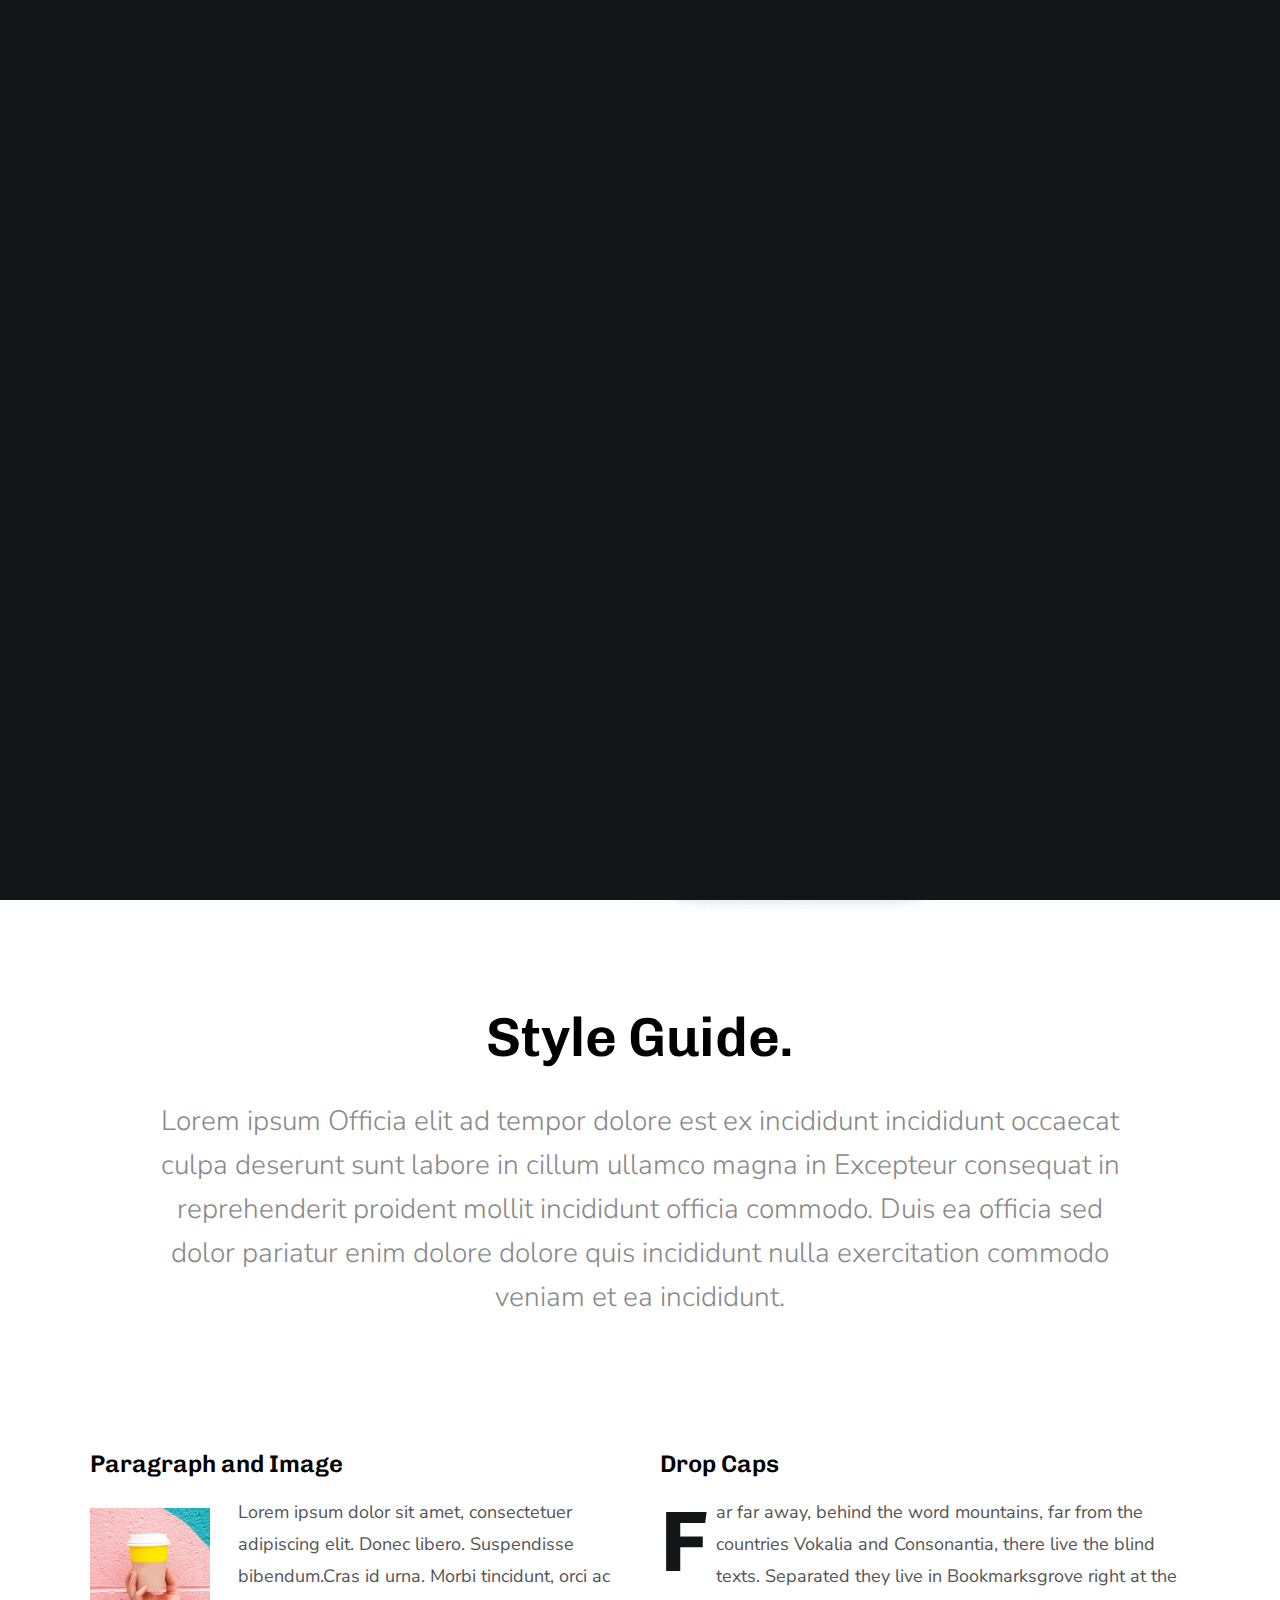
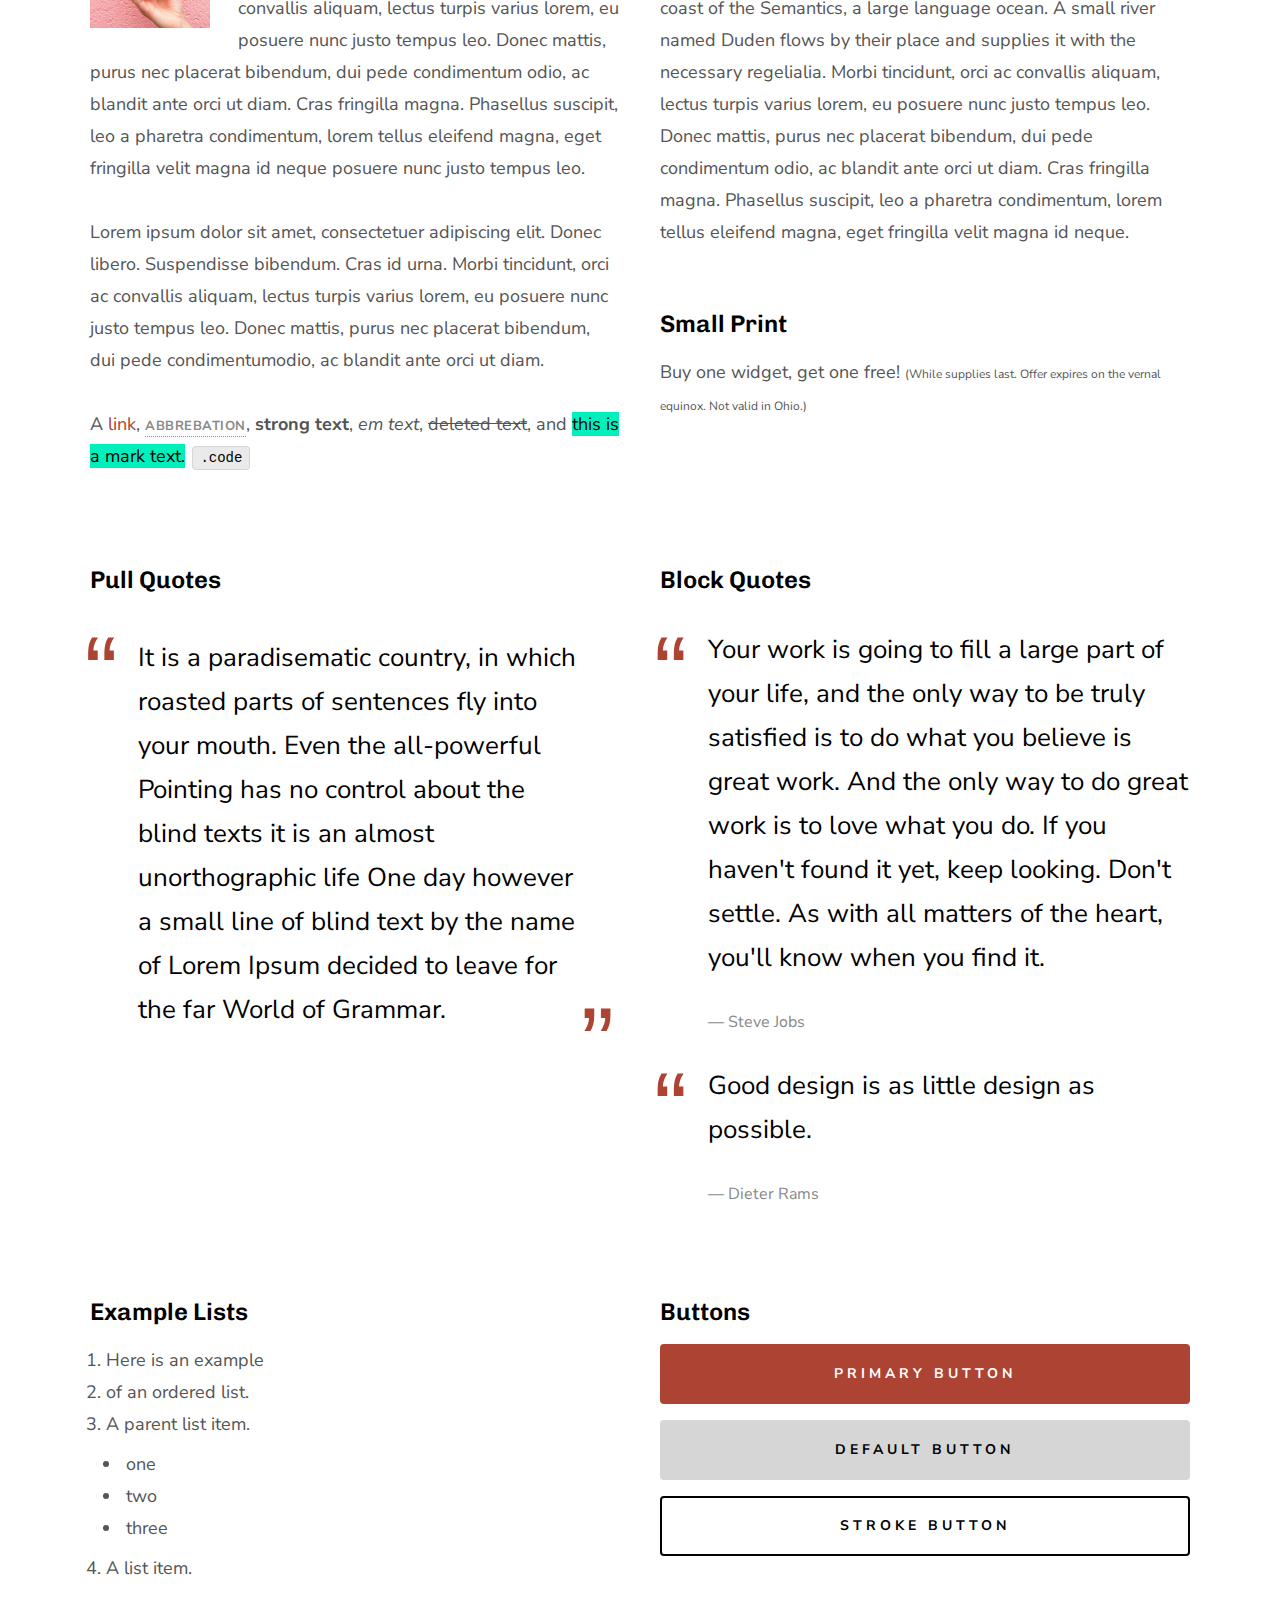
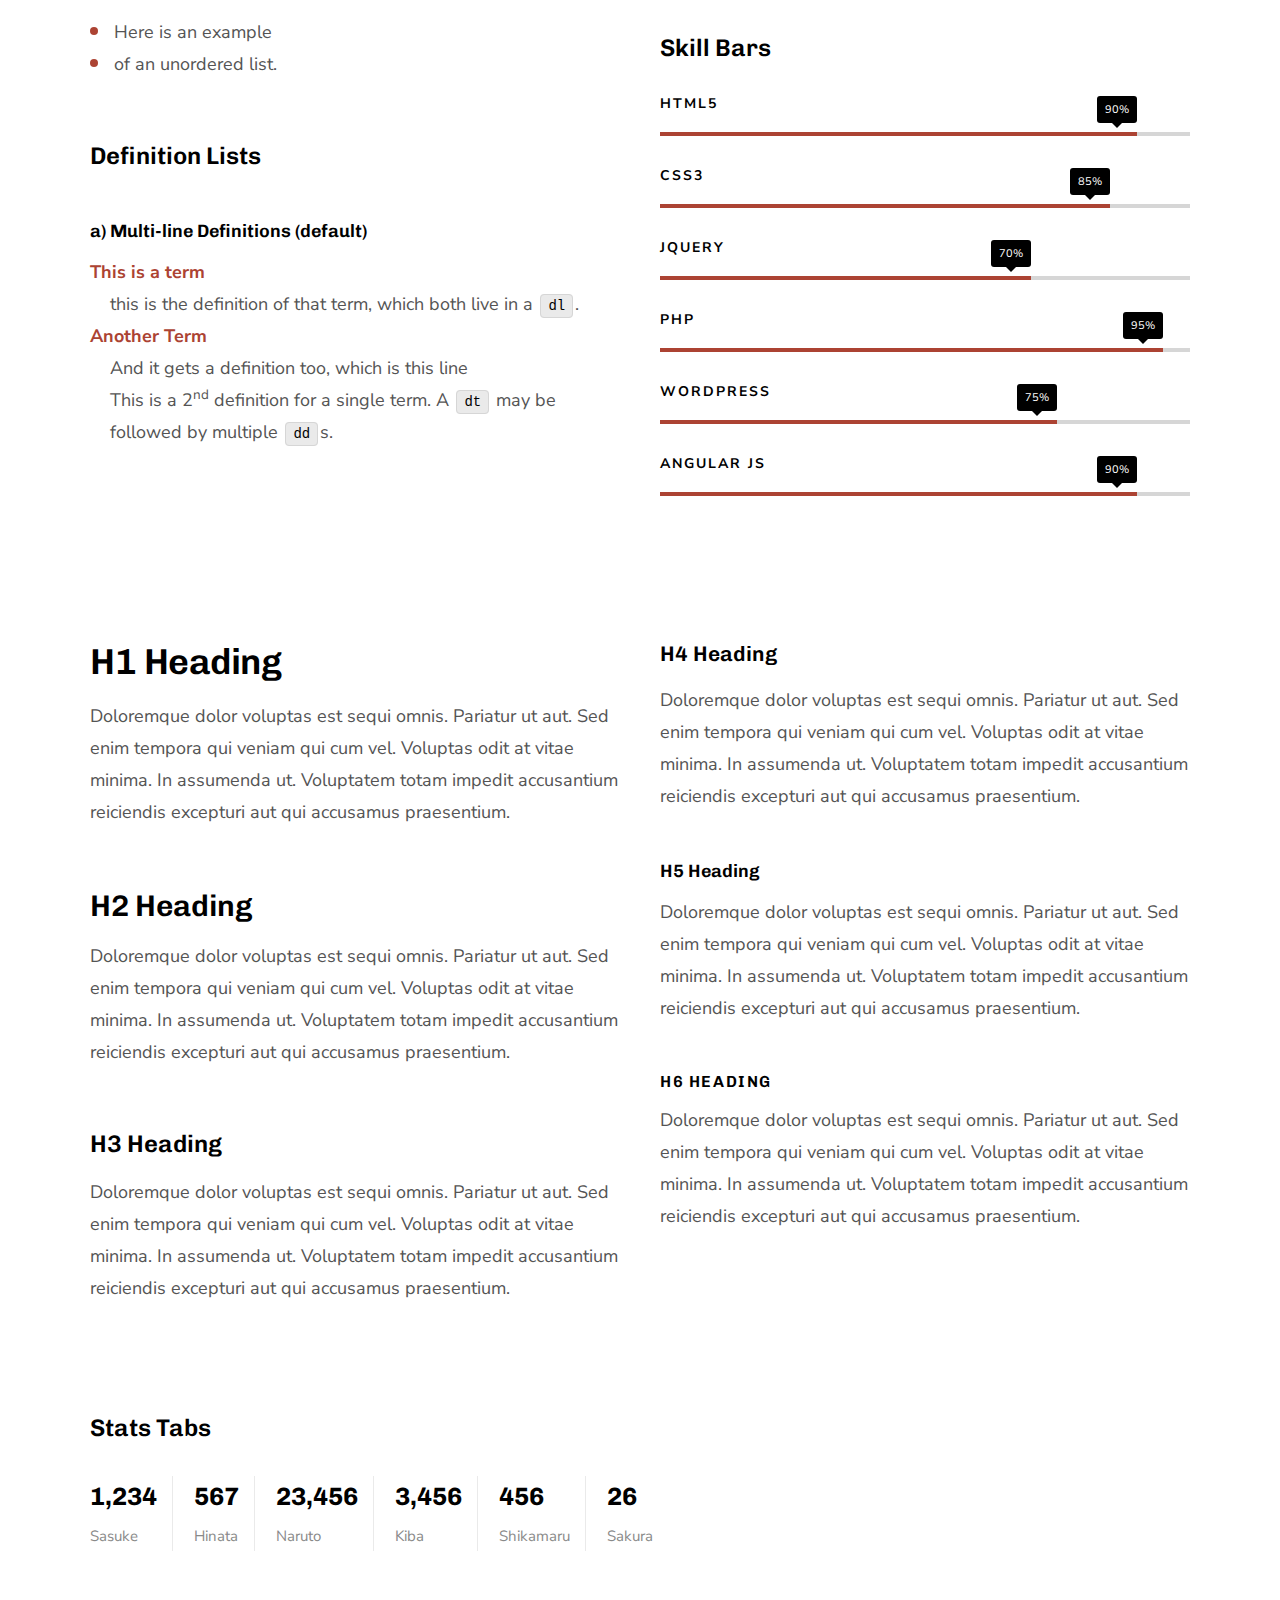
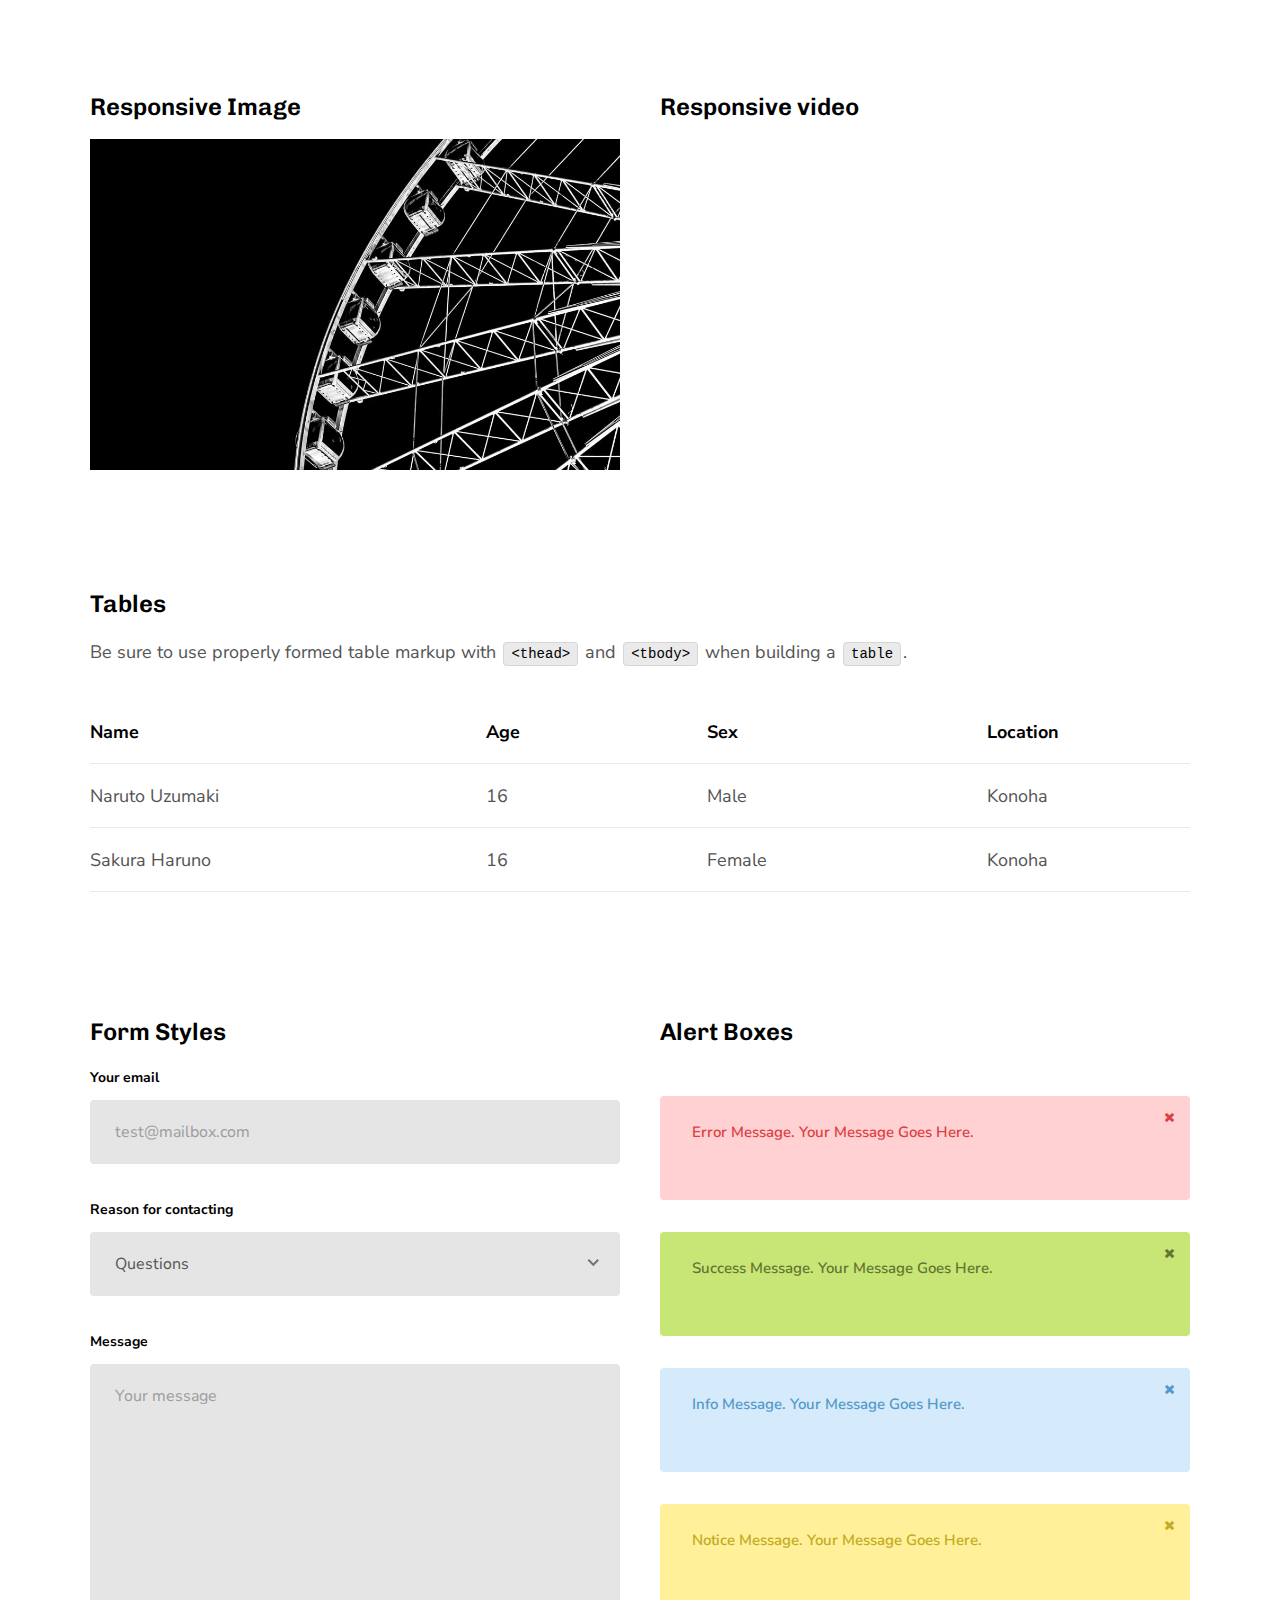
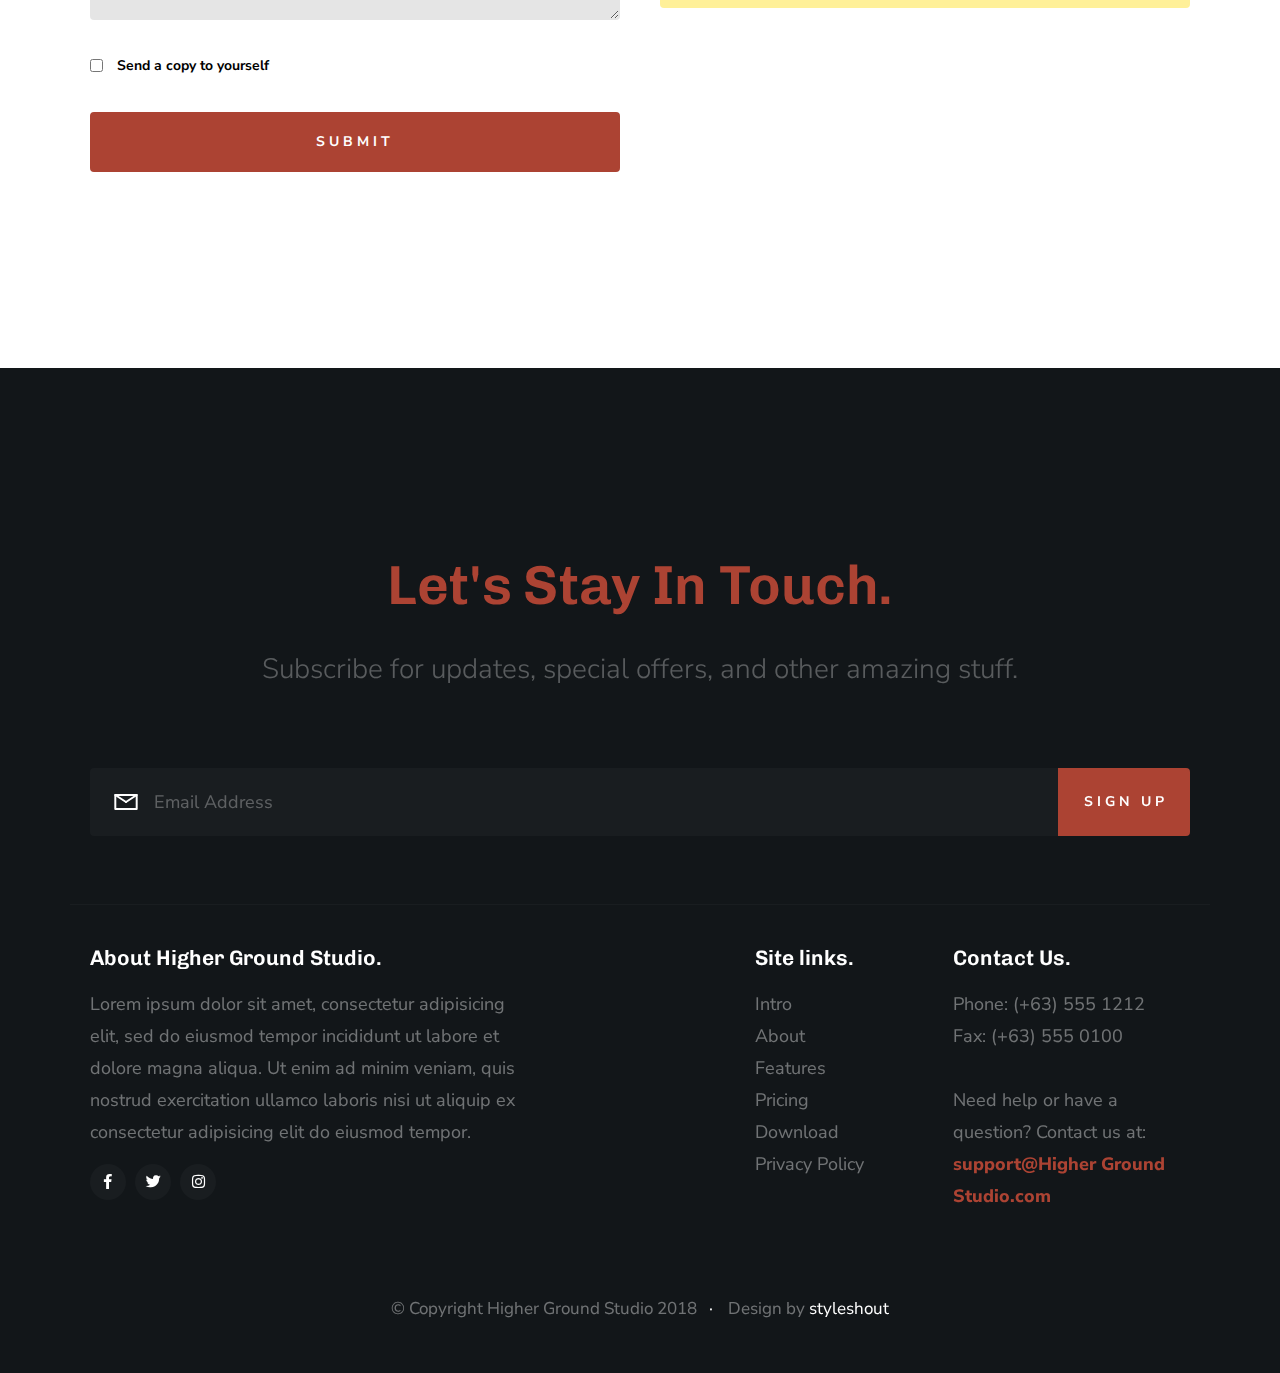
==== commit b1c9c229: "Test netfliy form and snipcart" ====
--- a/styles.html
+++ b/styles.html
@@ -5,7 +5,7 @@
     <!--- basic page needs
     ================================================== -->
     <meta charset="utf-8">
-    <title>Style Guide - Kairos</title>
+    <title>Style Guide - Higher Ground Studio</title>
     <meta name="description" content="">
     <meta name="author" content="">
 
@@ -539,7 +539,7 @@
 
             <div class="footer__about col-five tab-full left">
 
-                <h4>About Kairos.</h4>
+                <h4>About Higher Ground Studio.</h4>
 
                 <p>
                 Lorem ipsum dolor sit amet, consectetur adipisicing elit, sed 
@@ -580,7 +580,7 @@
                         </p>
                         <p>
                         Need help or have a question? Contact us at: <br>
-                        <a href="mailto:#0" class="footer__mail-link">support@kairos.com</a>
+                        <a href="mailto:#0" class="footer__mail-link">support@Higher Ground Studio.com</a>
                         </p>
                     </div>
 
@@ -588,7 +588,7 @@
             </div>
 
             <div class="col-full ss-copyright">
-                <span>&copy; Copyright Kairos 2018</span> 
+                <span>&copy; Copyright Higher Ground Studio 2018</span> 
                 <span>Design by <a href="https://www.styleshout.com/">styleshout</a></span>
             </div>
 
--- a/css/base.css
+++ b/css/base.css
@@ -1,6 +1,6 @@
 /* =================================================================== 
  *
- *  Kairos v1.0 Base Stylesheet
+ *  Higher Ground Studio v1.0 Base Stylesheet
  *  11-06-2018
  *  ------------------------------------------------------------------
  *
--- a/css/vendor.css
+++ b/css/vendor.css
@@ -1,6 +1,6 @@
 /* =================================================================== 
  *
- *  Kairos v1.0 Vendor/Third Party CSS 
+ *  Higher Ground Studio v1.0 Vendor/Third Party CSS 
  *  11-06-2018
  *  ------------------------------------------------------------------
  *
--- a/css/main.css
+++ b/css/main.css
@@ -2,7 +2,7 @@
 
 /* =================================================================== 
  *
- *  Kairos v1.0 Main Stylesheet
+ *  Higher Ground Studio v1.0 Main Stylesheet
  *  11-06-2018
  *  ------------------------------------------------------------------
  *
